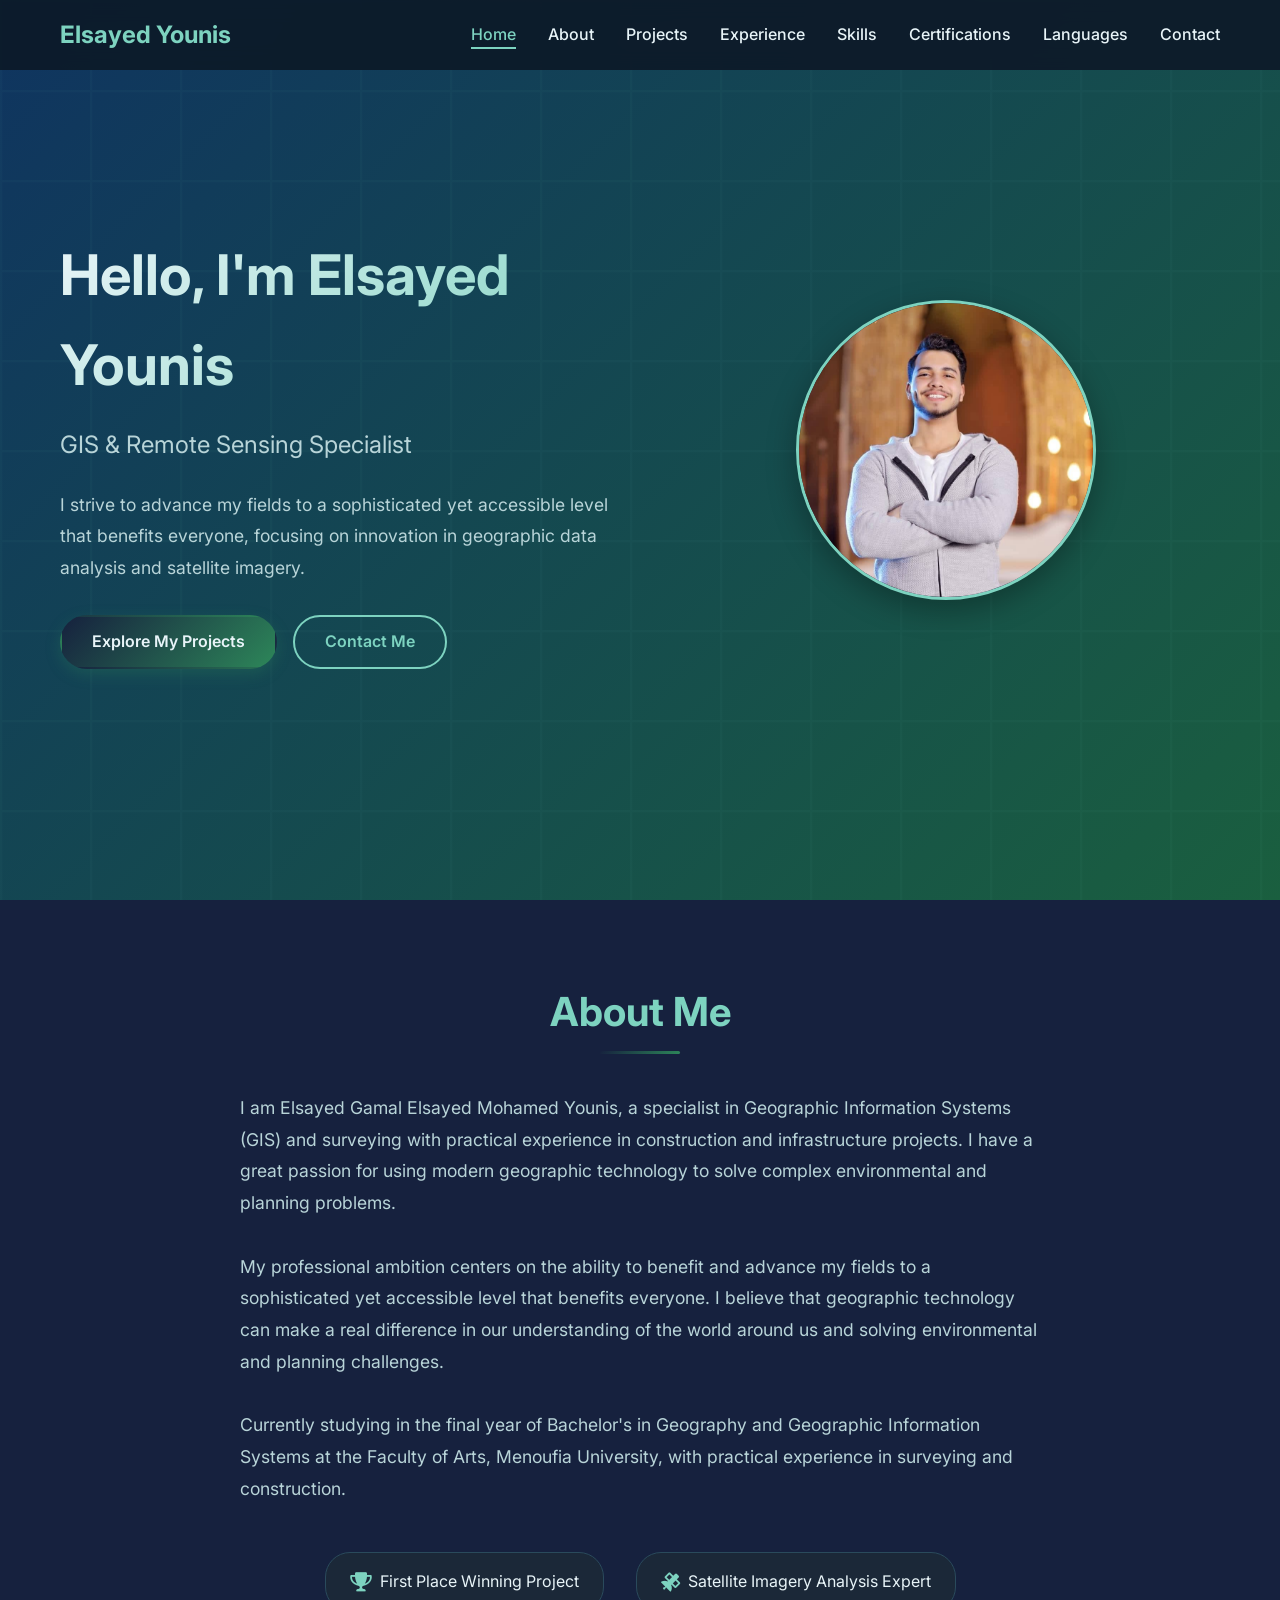
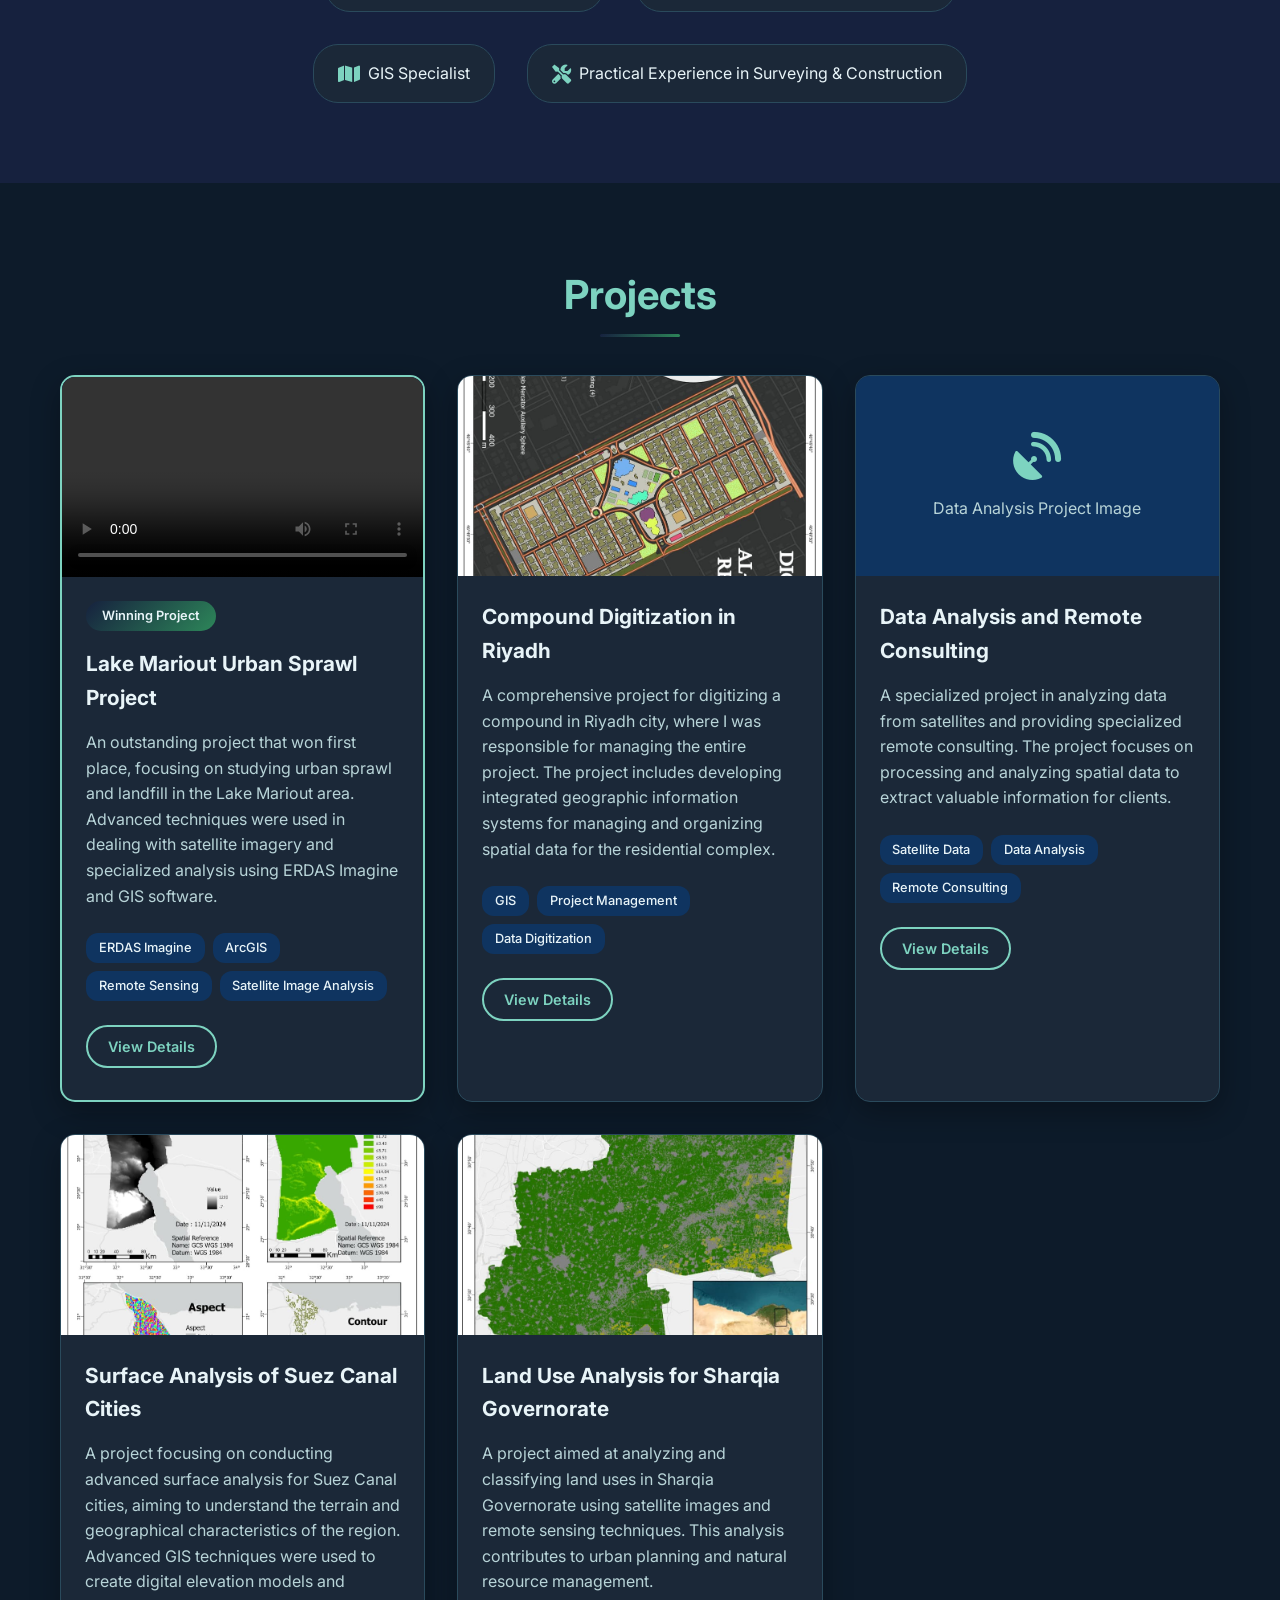
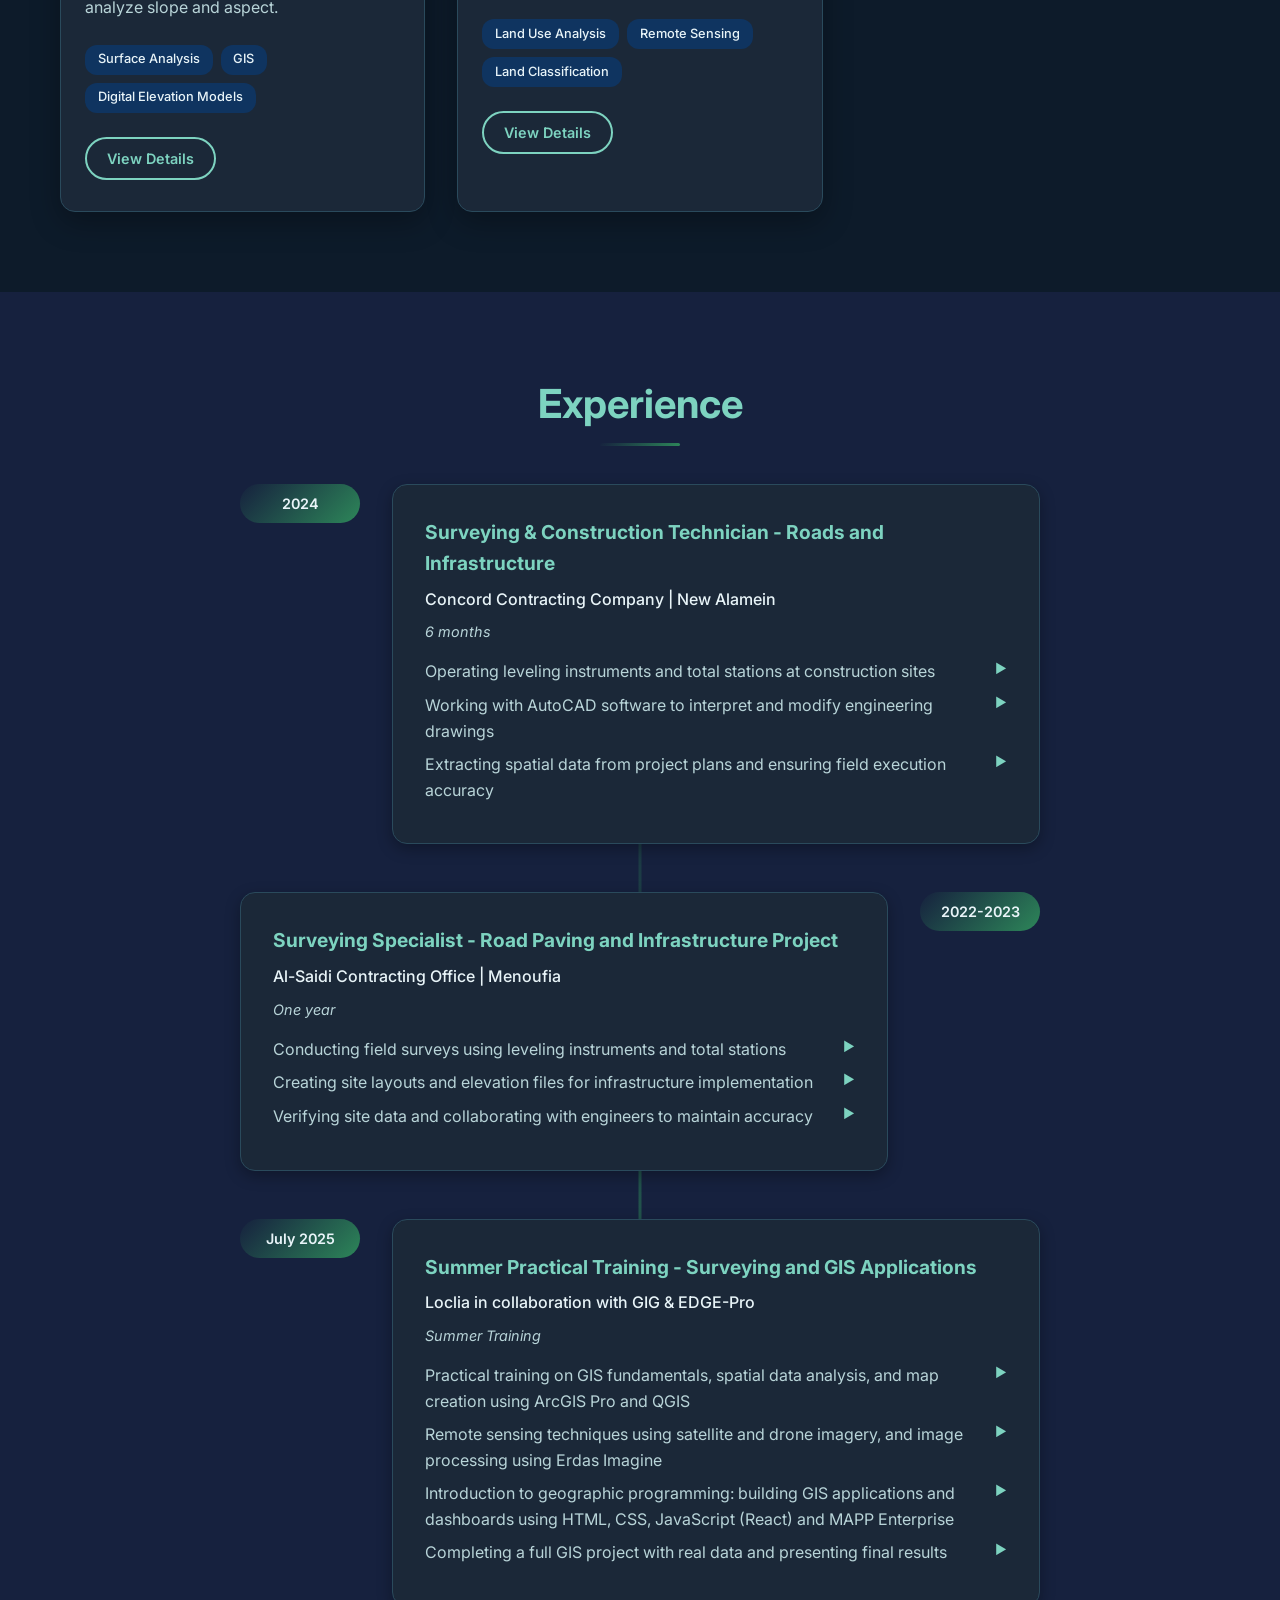
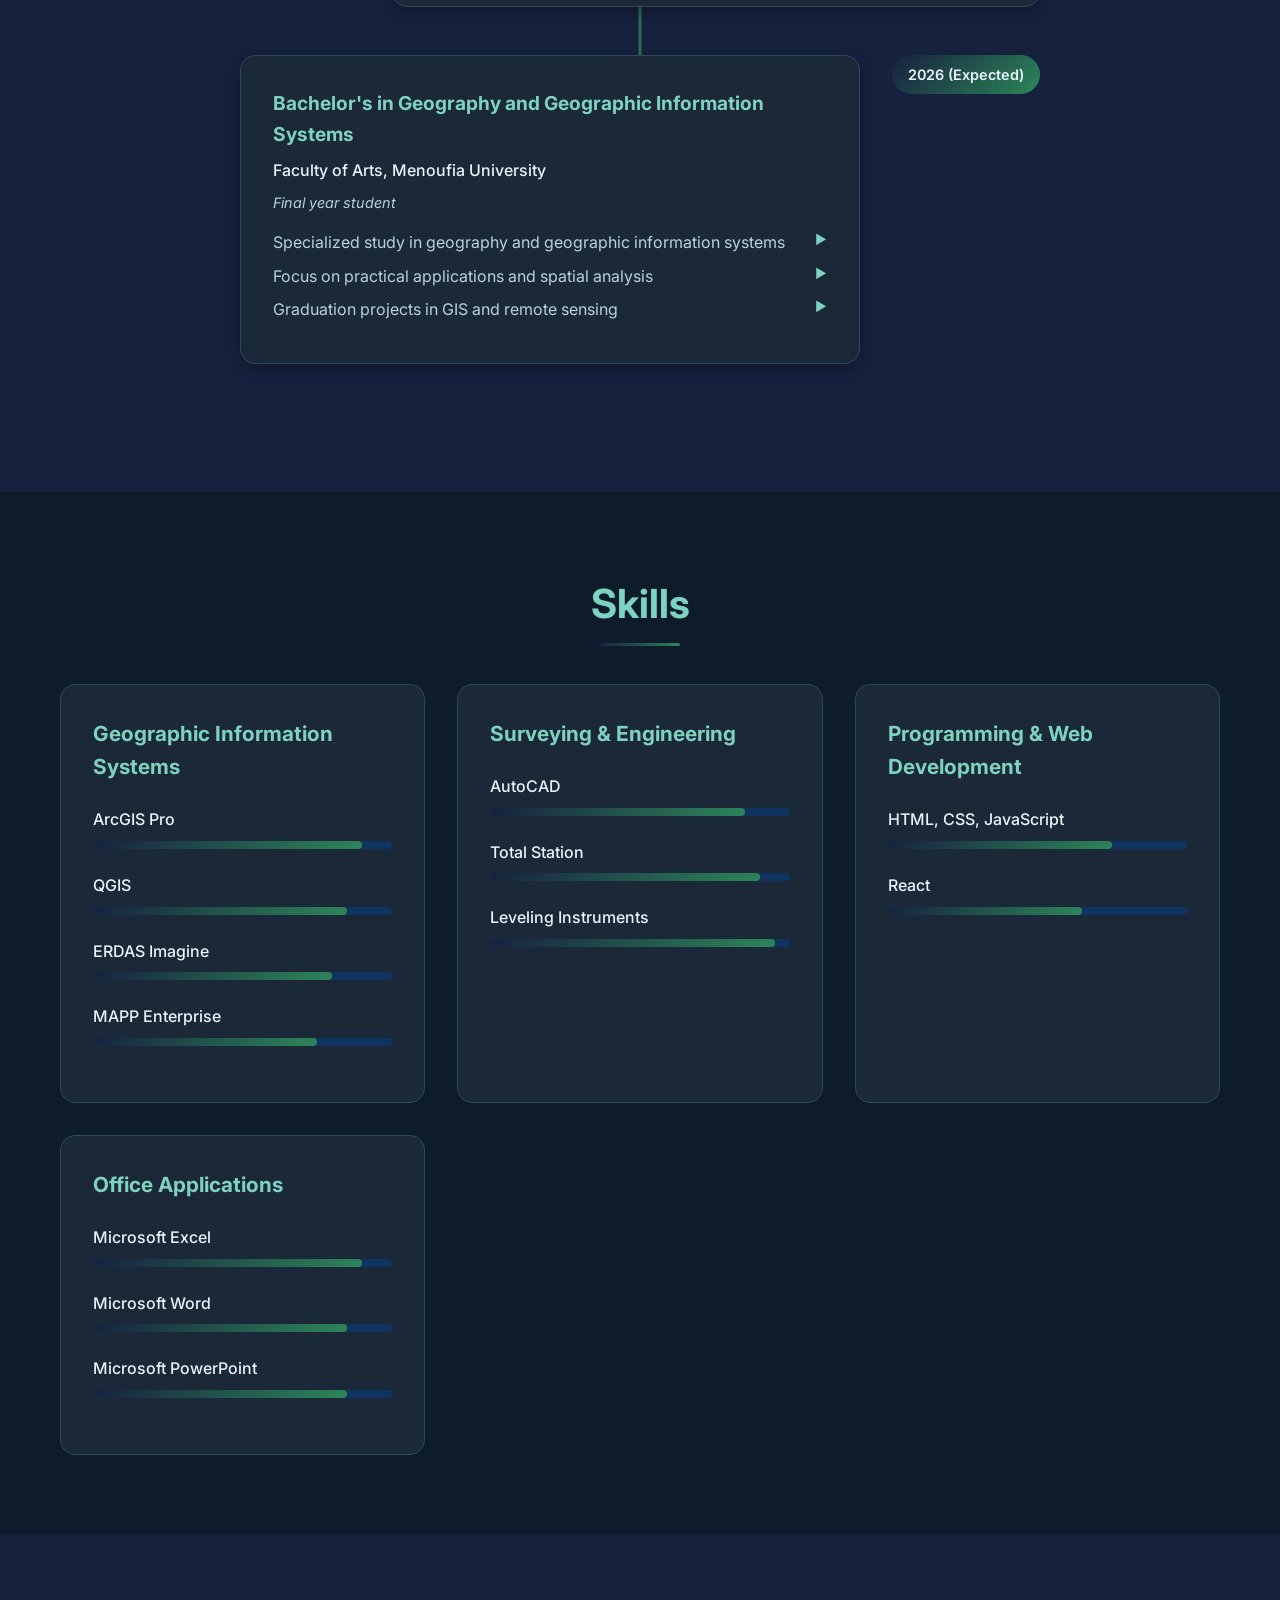
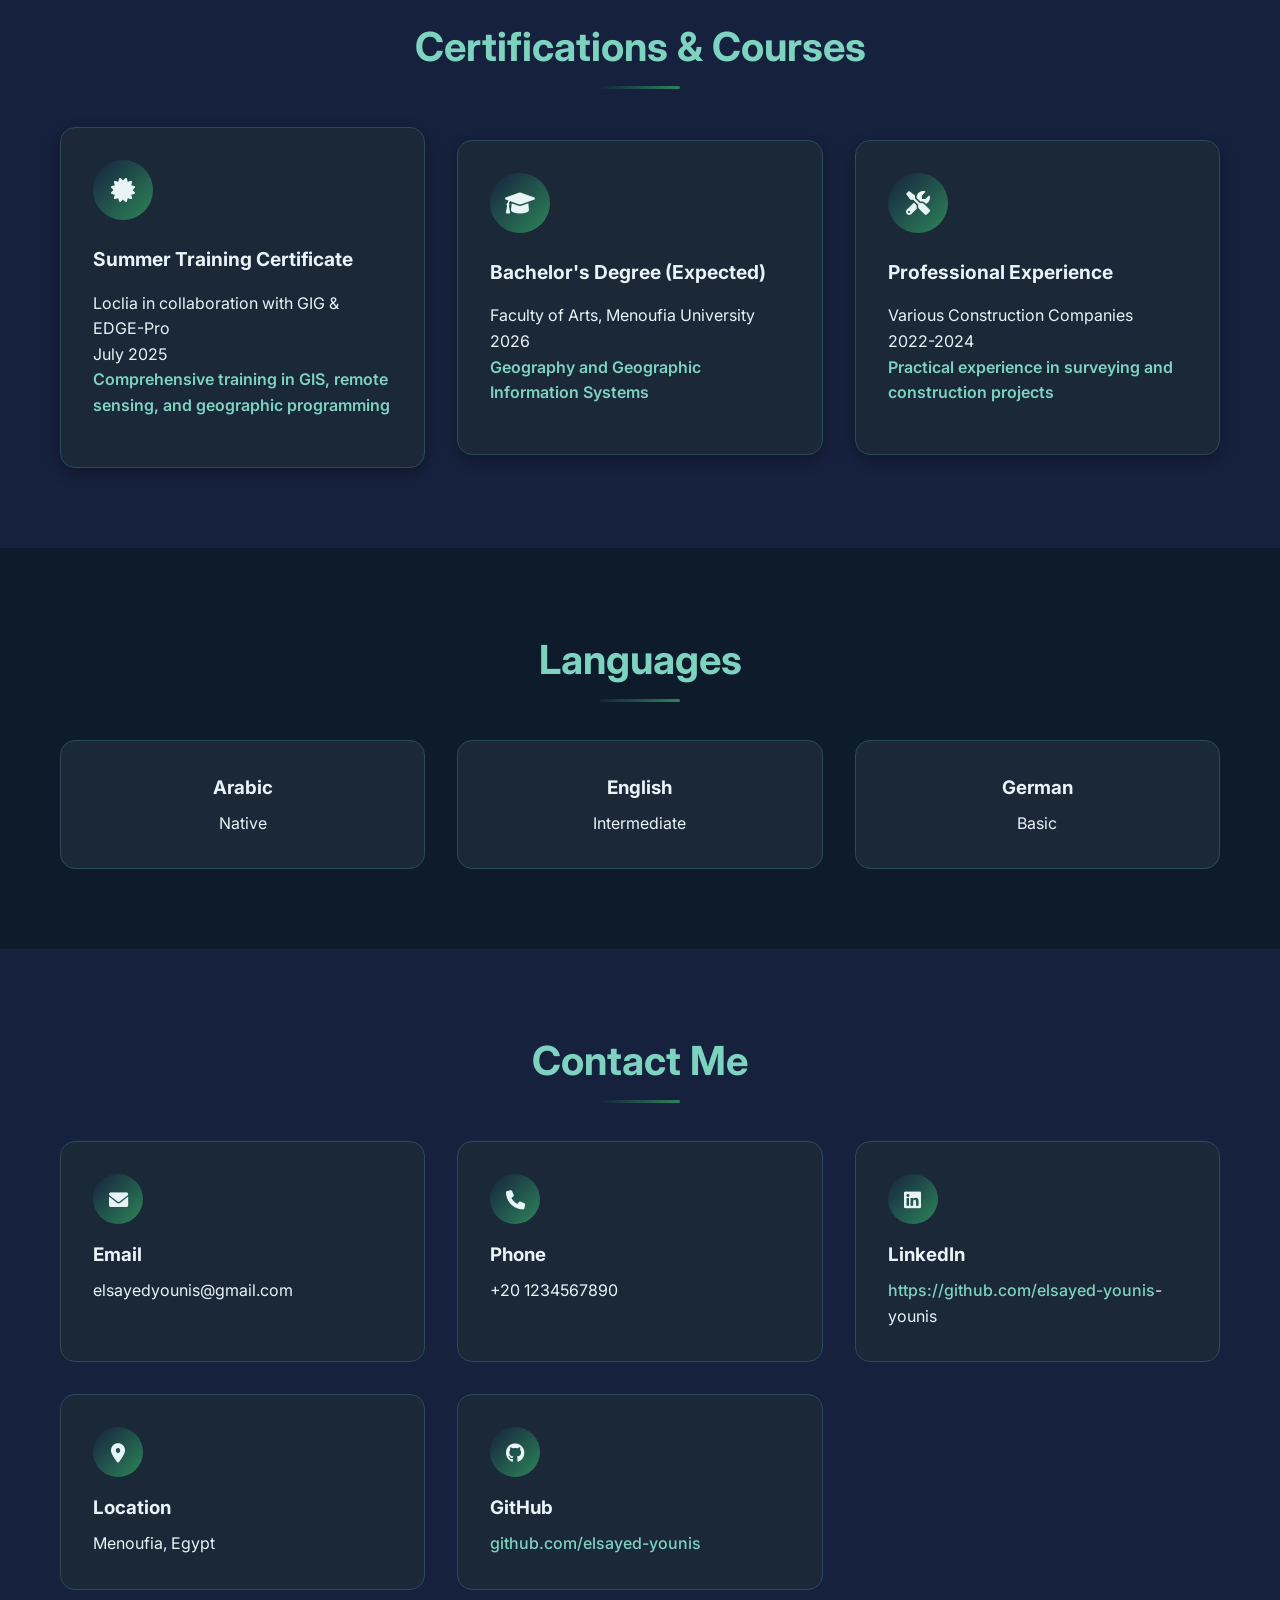
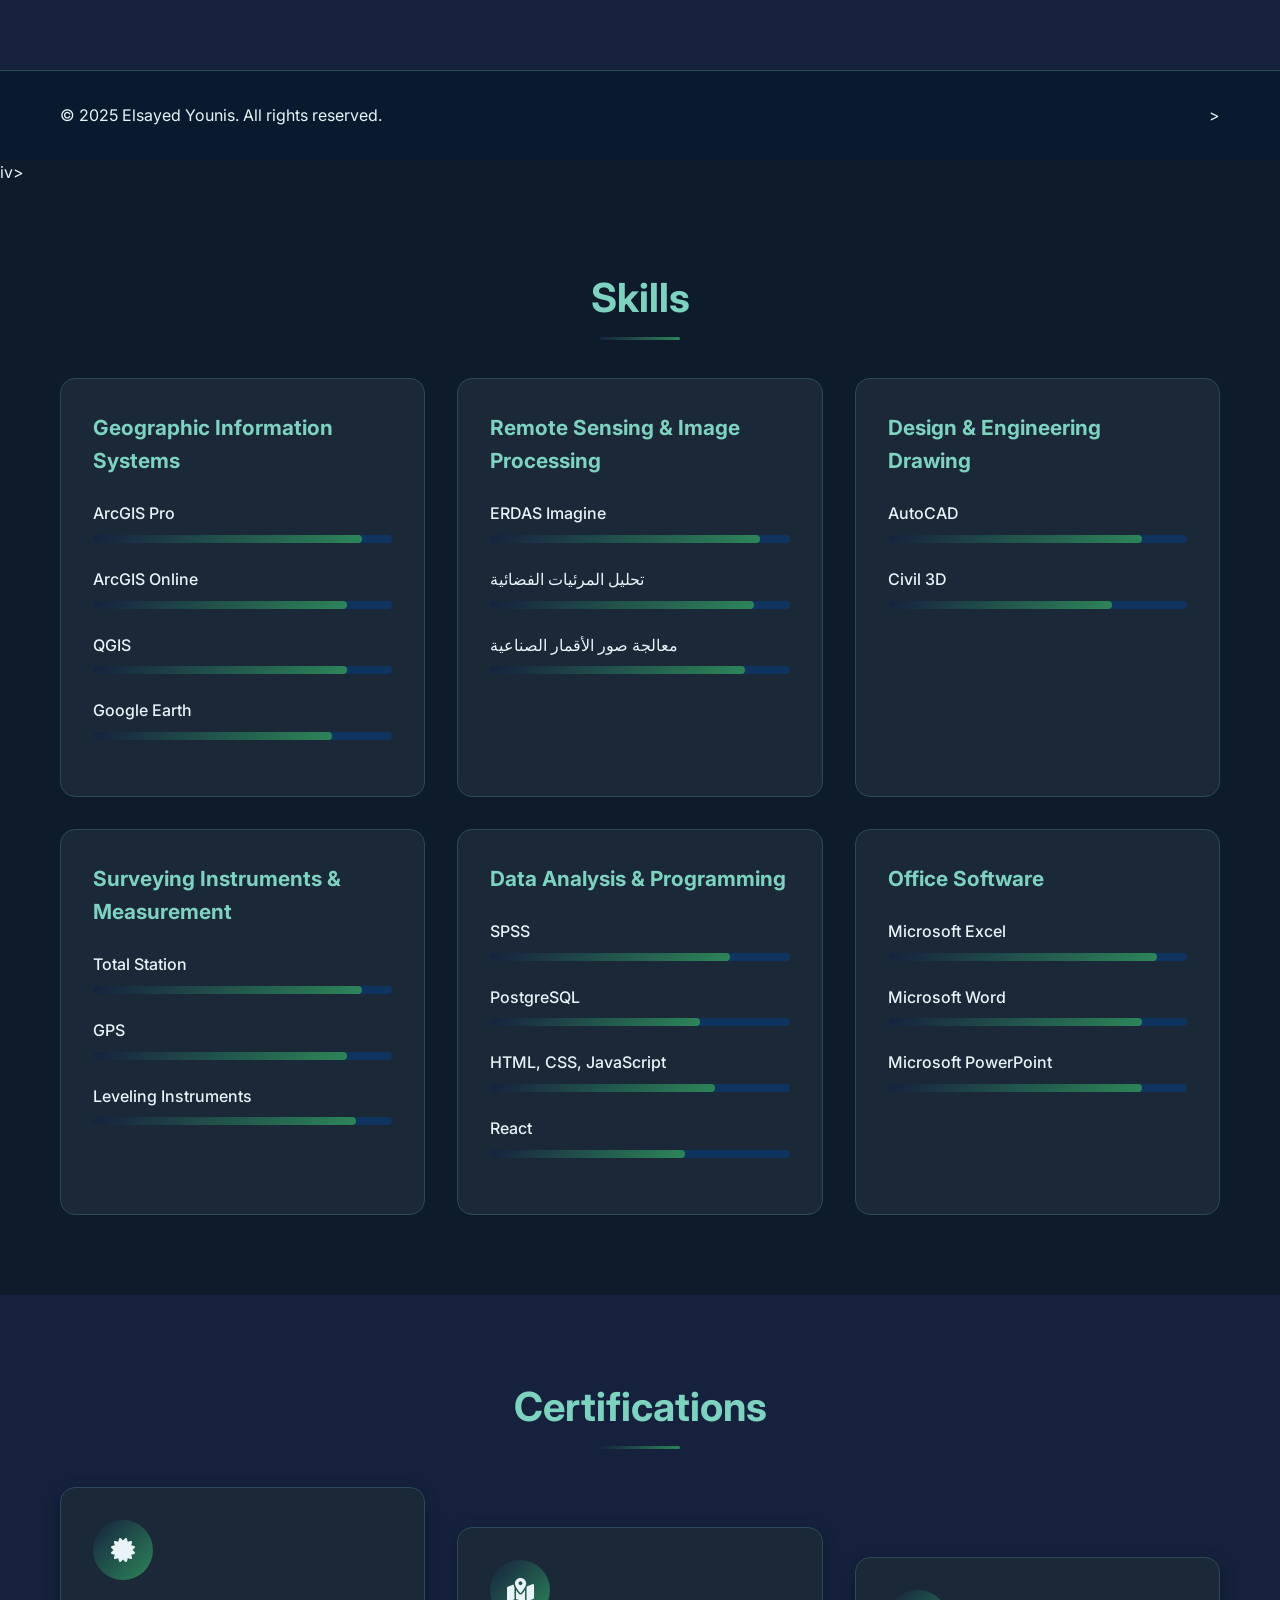
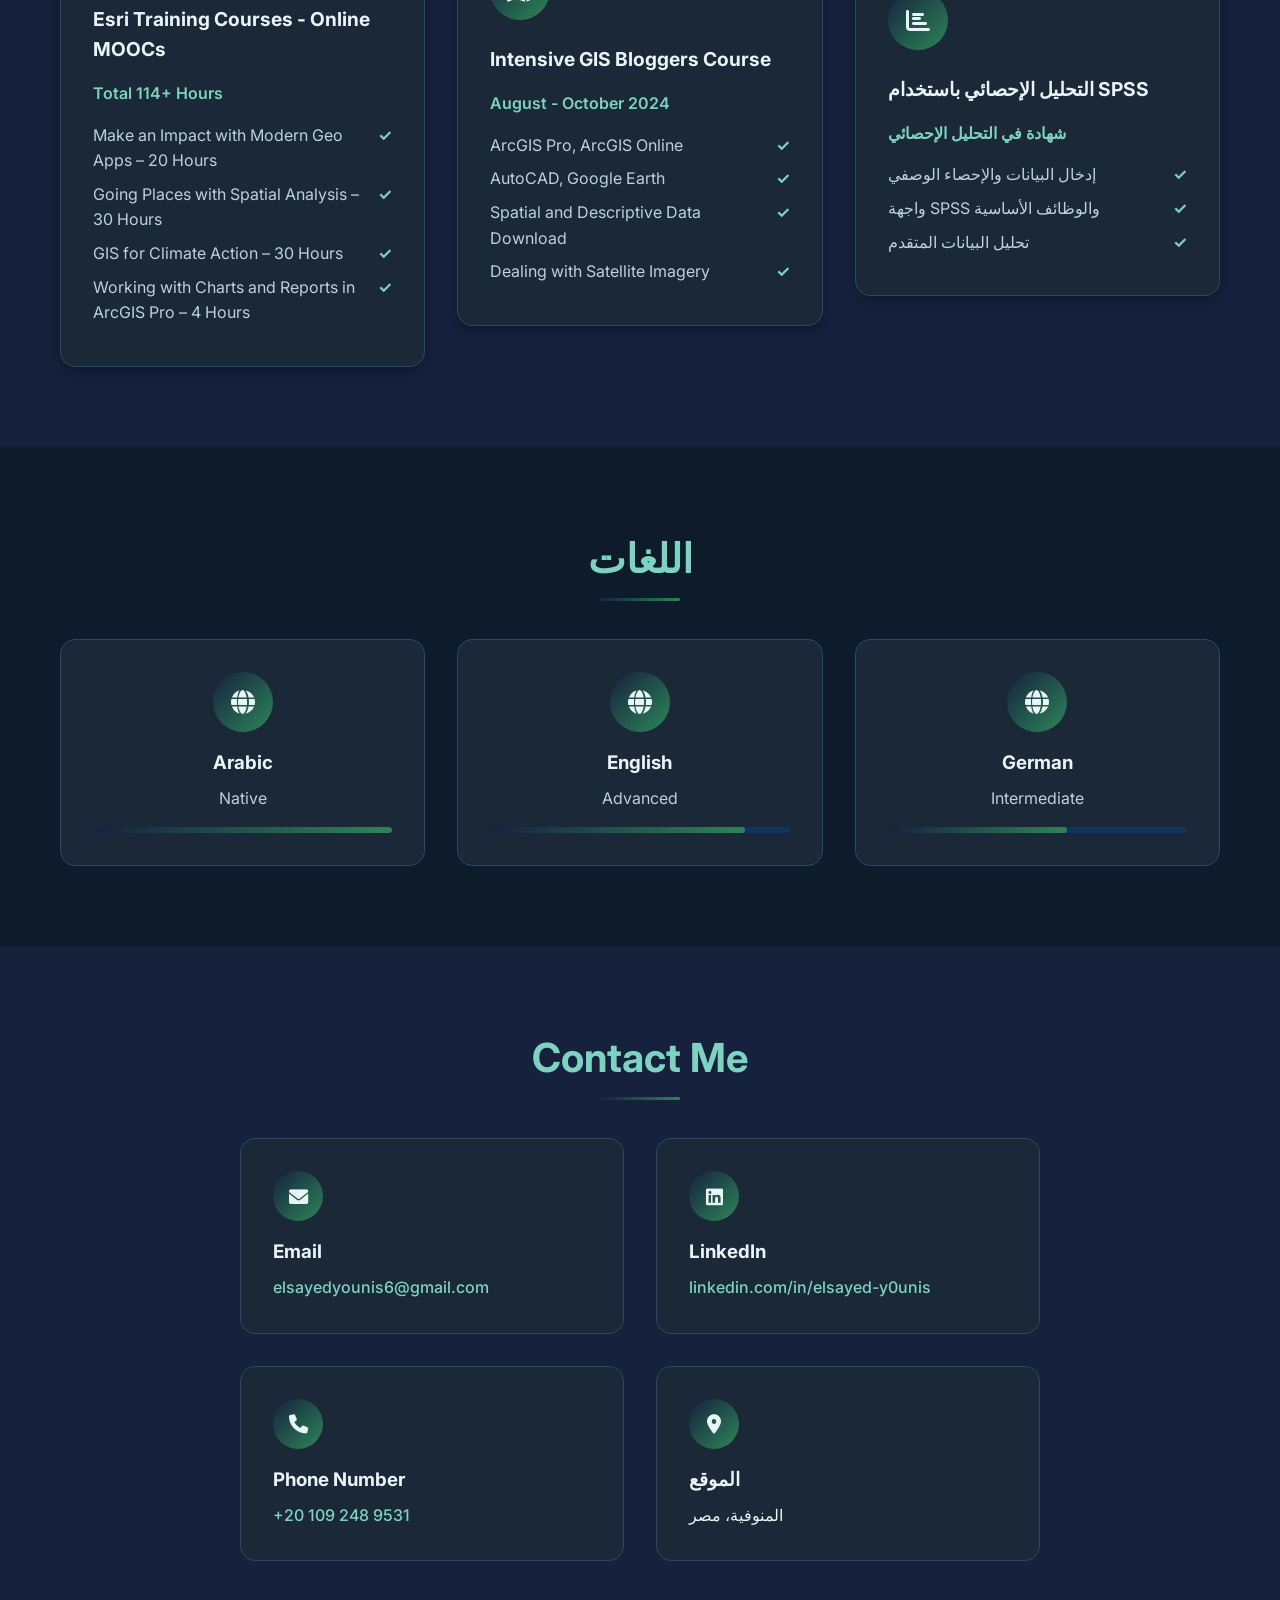
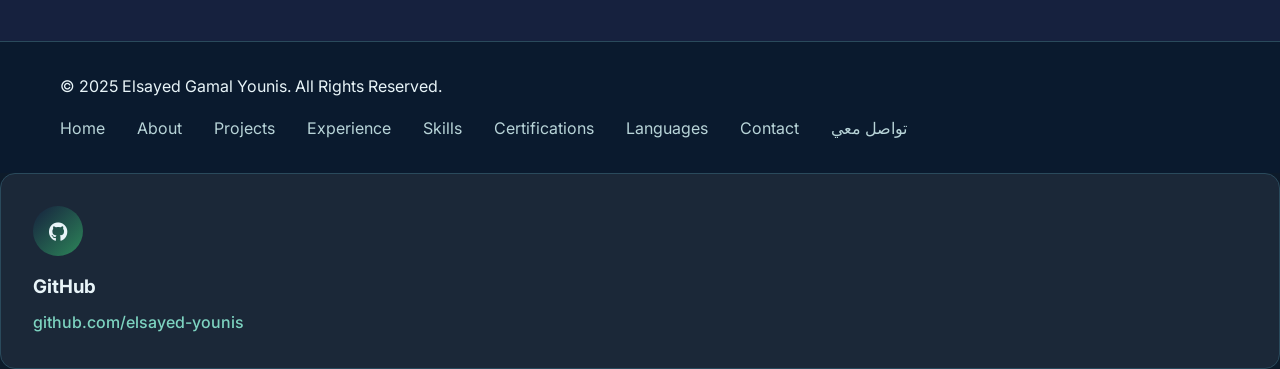
==== index.html @ c3841f5a "Add files via upload" ====
<!DOCTYPE html>
<html lang="en" dir="ltr">
<head>
    <meta charset="UTF-8">
    <meta name="viewport" content="width=device-width, initial-scale=1.0">
    <title>Elsayed Younis - GIS & Remote Sensing Portfolio</title>
    <link rel="stylesheet" href="style.css">
    <link href="https://fonts.googleapis.com/css2?family=Inter:wght@300;400;600;700&display=swap" rel="stylesheet">
    <link rel="stylesheet" href="https://cdnjs.cloudflare.com/ajax/libs/font-awesome/6.0.0/css/all.min.css">
    <style>
        body {
            font-family: 'Inter', sans-serif;
            direction: ltr;
        }
        .nav-menu {
            flex-direction: row;
        }
        .hero-content {
            flex-direction: row;
        }
        .hero-text {
            text-align: left;
        }
        .about-text {
            text-align: left;
        }
        .project-content {
            text-align: left;
        }
        .timeline-content {
            text-align: left;
        }
        .contact-details {
            text-align: left;
        }
    </style>
</head>
<body>
    <header class="header">
        <nav class="navbar">
            <div class="nav-container">
                <div class="logo">
                    <h3>Elsayed Younis</h3>
                </div>
                <ul class="nav-menu">
                    <li><a href="#home" class="nav-link">Home</a></li>
                    <li><a href="#about" class="nav-link">About</a></li>
                    <li><a href="#projects" class="nav-link">Projects</a></li>
                    <li><a href="#experience" class="nav-link">Experience</a></li>
                    <li><a href="#skills" class="nav-link">Skills</a></li>
                    <li><a href="#certifications" class="nav-link">Certifications</a></li>
                    <li><a href="#languages" class="nav-link">Languages</a></li>
                    <li><a href="#contact" class="nav-link">Contact</a></li>
                </ul>
                <div class="hamburger">
                    <span class="bar"></span>
                    <span class="bar"></span>
                    <span class="bar"></span>
                </div>
            </div>
        </nav>
    </header>

    <main>
        <section id="home" class="hero">
            <div class="hero-content">
                <div class="hero-text">
                    <h1 class="hero-title">Hello, I'm Elsayed Younis</h1>
                    <h2 class="hero-subtitle">GIS & Remote Sensing Specialist</h2>
                    <p class="hero-description">
                        I strive to advance my fields to a sophisticated yet accessible level that benefits everyone, focusing on innovation in geographic data analysis and satellite imagery.
                    </p>
                    <div class="hero-buttons">
                        <a href="#projects" class="btn btn-primary">Explore My Projects</a>
                        <a href="#contact" class="btn btn-secondary">Contact Me</a>
                    </div>
                </div>
                <div class="hero-image">
                    <div class="profile-placeholder">
                        <img src="profile.jpg" alt="Profile Picture" style="width: 100%; height: 100%; border-radius: 50%; object-fit: cover;">
                    </div>
                </div>
            </div>
        </section>

        <section id="about" class="section">
            <div class="container">
                <h2 class="section-title">About Me</h2>
                <div class="about-content">
                    <div class="about-text">
                        <p class="about-description">
                            I am Elsayed Gamal Elsayed Mohamed Younis, a specialist in Geographic Information Systems (GIS) and surveying with practical experience in construction and infrastructure projects. 
                            I have a great passion for using modern geographic technology to solve complex environmental and planning problems.
                        </p>
                        <p class="about-description">
                            My professional ambition centers on the ability to benefit and advance my fields to a sophisticated yet accessible level that benefits everyone. 
                            I believe that geographic technology can make a real difference in our understanding of the world around us and solving environmental and planning challenges.
                        </p>
                        <p class="about-description">
                            Currently studying in the final year of Bachelor's in Geography and Geographic Information Systems at the Faculty of Arts, Menoufia University, with practical experience in surveying and construction.
                        </p>
                        <div class="about-highlights">
                            <div class="highlight-item">
                                <i class="fas fa-trophy"></i>
                                <span>First Place Winning Project</span>
                            </div>
                            <div class="highlight-item">
                                <i class="fas fa-satellite"></i>
                                <span>Satellite Imagery Analysis Expert</span>
                            </div>
                            <div class="highlight-item">
                                <i class="fas fa-map"></i>
                                <span>GIS Specialist</span>
                            </div>
                            <div class="highlight-item">
                                <i class="fas fa-tools"></i>
                                <span>Practical Experience in Surveying & Construction</span>
                            </div>
                        </div>
                    </div>
                </div>
            </div>
        </section>

        <section id="projects" class="section">
            <div class="container">
                <h2 class="section-title">Projects</h2>
                <div class="projects-grid">
                    <div class="project-card featured">
                        <div class="project-image">
                            <div class="image-placeholder">
                                <video controls width="100%" height="100%" style="object-fit: cover;">
                                    <source src="بحيرة_مريوط.mp4" type="video/mp4">
                                    Your browser does not support video playback.
                                </video>
                            </div>
                        </div>
                        <div class="project-content">
                            <div class="project-badge">Winning Project</div>
                            <h3 class="project-title">Lake Mariout Urban Sprawl Project</h3>
                            <p class="project-description">
                                An outstanding project that won first place, focusing on studying urban sprawl and landfill in the Lake Mariout area. 
                                Advanced techniques were used in dealing with satellite imagery and specialized analysis using ERDAS Imagine and GIS software.
                            </p>
                            <div class="project-tech">
                                <span class="tech-tag">ERDAS Imagine</span>
                                <span class="tech-tag">ArcGIS</span>
                                <span class="tech-tag">Remote Sensing</span>
                                <span class="tech-tag">Satellite Image Analysis</span>
                            </div>
                            <a href="#" class="btn btn-outline">View Details</a>
                        </div>
                    </div>

                    <div class="project-card">
                        <div class="project-image">
                            <div class="image-placeholder">
                                <img src="رقمنة_الكومباوند.jpg" alt="Compound Digitization Project" style="width: 100%; height: 100%; object-fit: cover;">
                            </div>
                        </div>
                        <div class="project-content">
                            <h3 class="project-title">Compound Digitization in Riyadh</h3>
                            <p class="project-description">
                                A comprehensive project for digitizing a compound in Riyadh city, where I was responsible for managing the entire project. 
                                The project includes developing integrated geographic information systems for managing and organizing spatial data for the residential complex.
                            </p>
                            <div class="project-tech">
                                <span class="tech-tag">GIS</span>
                                <span class="tech-tag">Project Management</span>
                                <span class="tech-tag">Data Digitization</span>
                            </div>
                            <a href="#" class="btn btn-outline">View Details</a>
                        </div>
                    </div>

                    <div class="project-card">
                        <div class="project-image">
                            <div class="image-placeholder">
                                <i class="fas fa-satellite-dish"></i>
                                <p>Data Analysis Project Image</p>
                            </div>
                        </div>
                        <div class="project-content">
                            <h3 class="project-title">Data Analysis and Remote Consulting</h3>
                            <p class="project-description">
                                A specialized project in analyzing data from satellites and providing specialized remote consulting. 
                                The project focuses on processing and analyzing spatial data to extract valuable information for clients.
                            </p>
                            <div class="project-tech">
                                <span class="tech-tag">Satellite Data</span>
                                <span class="tech-tag">Data Analysis</span>
                                <span class="tech-tag">Remote Consulting</span>
                            </div>
                            <a href="#" class="btn btn-outline">View Details</a>
                        </div>
                    </div>

                    <div class="project-card">
                        <div class="project-image">
                            <div class="image-placeholder">
                                <img src="استخدام_الأرض.jpg" alt="Surface Analysis Project" style="width: 100%; height: 100%; object-fit: cover;">
                            </div>
                        </div>
                        <div class="project-content">
                            <h3 class="project-title">Surface Analysis of Suez Canal Cities</h3>
                            <p class="project-description">
                                A project focusing on conducting advanced surface analysis for Suez Canal cities, aiming to understand the terrain and geographical characteristics of the region. 
                                Advanced GIS techniques were used to create digital elevation models and analyze slope and aspect.
                            </p>
                            <div class="project-tech">
                                <span class="tech-tag">Surface Analysis</span>
                                <span class="tech-tag">GIS</span>
                                <span class="tech-tag">Digital Elevation Models</span>
                            </div>
                            <a href="#" class="btn btn-outline">View Details</a>
                        </div>
                    </div>

                    <div class="project-card">
                        <div class="project-image">
                            <div class="image-placeholder">
                                <img src="تحليلات_السطح.jpg" alt="Land Use Analysis Project" style="width: 100%; height: 100%; object-fit: cover;">
                            </div>
                        </div>
                        <div class="project-content">
                            <h3 class="project-title">Land Use Analysis for Sharqia Governorate</h3>
                            <p class="project-description">
                                A project aimed at analyzing and classifying land uses in Sharqia Governorate using satellite images and remote sensing techniques. 
                                This analysis contributes to urban planning and natural resource management.
                            </p>
                            <div class="project-tech">
                                <span class="tech-tag">Land Use Analysis</span>
                                <span class="tech-tag">Remote Sensing</span>
                                <span class="tech-tag">Land Classification</span>
                            </div>
                            <a href="#" class="btn btn-outline">View Details</a>
                        </div>
                    </div>
                </div>
            </div>
        </section>

        <section id="experience" class="section">
            <div class="container">
                <h2 class="section-title">Experience</h2>
                <div class="experience-timeline">
                    <div class="timeline-item">
                        <div class="timeline-date">2024</div>
                        <div class="timeline-content">
                            <h3>Surveying & Construction Technician - Roads and Infrastructure</h3>
                            <h4>Concord Contracting Company | New Alamein</h4>
                            <p class="duration">6 months</p>
                            <ul class="experience-details">
                                <li>Operating leveling instruments and total stations at construction sites</li>
                                <li>Working with AutoCAD software to interpret and modify engineering drawings</li>
                                <li>Extracting spatial data from project plans and ensuring field execution accuracy</li>
                            </ul>
                        </div>
                    </div>

                    <div class="timeline-item">
                        <div class="timeline-date">2022-2023</div>
                        <div class="timeline-content">
                            <h3>Surveying Specialist - Road Paving and Infrastructure Project</h3>
                            <h4>Al-Saidi Contracting Office | Menoufia</h4>
                            <p class="duration">One year</p>
                            <ul class="experience-details">
                                <li>Conducting field surveys using leveling instruments and total stations</li>
                                <li>Creating site layouts and elevation files for infrastructure implementation</li>
                                <li>Verifying site data and collaborating with engineers to maintain accuracy</li>
                            </ul>
                        </div>
                    </div>

                    <div class="timeline-item">
                        <div class="timeline-date">July 2025</div>
                        <div class="timeline-content">
                            <h3>Summer Practical Training - Surveying and GIS Applications</h3>
                            <h4>Loclia in collaboration with GIG & EDGE-Pro</h4>
                            <p class="duration">Summer Training</p>
                            <ul class="experience-details">
                                <li>Practical training on GIS fundamentals, spatial data analysis, and map creation using ArcGIS Pro and QGIS</li>
                                <li>Remote sensing techniques using satellite and drone imagery, and image processing using Erdas Imagine</li>
                                <li>Introduction to geographic programming: building GIS applications and dashboards using HTML, CSS, JavaScript (React) and MAPP Enterprise</li>
                                <li>Completing a full GIS project with real data and presenting final results</li>
                            </ul>
                        </div>
                    </div>

                    <div class="timeline-item">
                        <div class="timeline-date">2026 (Expected)</div>
                        <div class="timeline-content">
                            <h3>Bachelor's in Geography and Geographic Information Systems</h3>
                            <h4>Faculty of Arts, Menoufia University</h4>
                            <p class="duration">Final year student</p>
                            <ul class="experience-details">
                                <li>Specialized study in geography and geographic information systems</li>
                                <li>Focus on practical applications and spatial analysis</li>
                                <li>Graduation projects in GIS and remote sensing</li>
                            </ul>
                        </div>
                    </div>
                </div>
            </div>
        </section>

        <section id="skills" class="section">
            <div class="container">
                <h2 class="section-title">Skills</h2>
                <div class="skills-grid">
                    <div class="skill-category">
                        <h3>Geographic Information Systems</h3>
                        <div class="skills-list">
                            <div class="skill-item">
                                <span class="skill-name">ArcGIS Pro</span>
                                <div class="skill-bar">
                                    <div class="skill-progress" style="width: 90%"></div>
                                </div>
                            </div>
                            <div class="skill-item">
                                <span class="skill-name">QGIS</span>
                                <div class="skill-bar">
                                    <div class="skill-progress" style="width: 85%"></div>
                                </div>
                            </div>
                            <div class="skill-item">
                                <span class="skill-name">ERDAS Imagine</span>
                                <div class="skill-bar">
                                    <div class="skill-progress" style="width: 80%"></div>
                                </div>
                            </div>
                            <div class="skill-item">
                                <span class="skill-name">MAPP Enterprise</span>
                                <div class="skill-bar">
                                    <div class="skill-progress" style="width: 75%"></div>
                                </div>
                            </div>
                        </div>
                    </div>

                    <div class="skill-category">
                        <h3>Surveying & Engineering</h3>
                        <div class="skills-list">
                            <div class="skill-item">
                                <span class="skill-name">AutoCAD</span>
                                <div class="skill-bar">
                                    <div class="skill-progress" style="width: 85%"></div>
                                </div>
                            </div>
                            <div class="skill-item">
                                <span class="skill-name">Total Station</span>
                                <div class="skill-bar">
                                    <div class="skill-progress" style="width: 90%"></div>
                                </div>
                            </div>
                            <div class="skill-item">
                                <span class="skill-name">Leveling Instruments</span>
                                <div class="skill-bar">
                                    <div class="skill-progress" style="width: 95%"></div>
                                </div>
                            </div>
                        </div>
                    </div>

                    <div class="skill-category">
                        <h3>Programming & Web Development</h3>
                        <div class="skills-list">
                            <div class="skill-item">
                                <span class="skill-name">HTML, CSS, JavaScript</span>
                                <div class="skill-bar">
                                    <div class="skill-progress" style="width: 75%"></div>
                                </div>
                            </div>
                            <div class="skill-item">
                                <span class="skill-name">React</span>
                                <div class="skill-bar">
                                    <div class="skill-progress" style="width: 65%"></div>
                                </div>
                            </div>
                        </div>
                    </div>

                    <div class="skill-category">
                        <h3>Office Applications</h3>
                        <div class="skills-list">
                            <div class="skill-item">
                                <span class="skill-name">Microsoft Excel</span>
                                <div class="skill-bar">
                                    <div class="skill-progress" style="width: 90%"></div>
                                </div>
                            </div>
                            <div class="skill-item">
                                <span class="skill-name">Microsoft Word</span>
                                <div class="skill-bar">
                                    <div class="skill-progress" style="width: 85%"></div>
                                </div>
                            </div>
                            <div class="skill-item">
                                <span class="skill-name">Microsoft PowerPoint</span>
                                <div class="skill-bar">
                                    <div class="skill-progress" style="width: 85%"></div>
                                </div>
                            </div>
                        </div>
                    </div>
                </div>
            </div>
        </section>

        <section id="certifications" class="section">
            <div class="container">
                <h2 class="section-title">Certifications & Courses</h2>
                <div class="certifications-grid">
                    <div class="cert-card">
                        <div class="cert-icon">
                            <i class="fas fa-certificate"></i>
                        </div>
                        <div class="cert-content">
                            <h3>Summer Training Certificate</h3>
                            <p class="cert-issuer">Loclia in collaboration with GIG & EDGE-Pro</p>
                            <p class="cert-date">July 2025</p>
                            <p class="cert-description">Comprehensive training in GIS, remote sensing, and geographic programming</p>
                        </div>
                    </div>

                    <div class="cert-card">
                        <div class="cert-icon">
                            <i class="fas fa-graduation-cap"></i>
                        </div>
                        <div class="cert-content">
                            <h3>Bachelor's Degree (Expected)</h3>
                            <p class="cert-issuer">Faculty of Arts, Menoufia University</p>
                            <p class="cert-date">2026</p>
                            <p class="cert-description">Geography and Geographic Information Systems</p>
                        </div>
                    </div>

                    <div class="cert-card">
                        <div class="cert-icon">
                            <i class="fas fa-tools"></i>
                        </div>
                        <div class="cert-content">
                            <h3>Professional Experience</h3>
                            <p class="cert-issuer">Various Construction Companies</p>
                            <p class="cert-date">2022-2024</p>
                            <p class="cert-description">Practical experience in surveying and construction projects</p>
                        </div>
                    </div>
                </div>
            </div>
        </section>

        <section id="languages" class="section">
            <div class="container">
                <h2 class="section-title">Languages</h2>
                <div class="languages-grid">
                    <div class="language-item">
                        <div class="language-info">
                            <h3>Arabic</h3>
                            <span class="language-level">Native</span>
                        </div>
                        <div class="language-progress">
                            <div class="progress-bar" style="width: 100%"></div>
                        </div>
                    </div>

                    <div class="language-item">
                        <div class="language-info">
                            <h3>English</h3>
                            <span class="language-level">Intermediate</span>
                        </div>
                        <div class="language-progress">
                            <div class="progress-bar" style="width: 70%"></div>
                        </div>
                    </div>

                    <div class="language-item">
                        <div class="language-info">
                            <h3>German</h3>
                            <span class="language-level">Basic</span>
                        </div>
                        <div class="language-progress">
                            <div class="progress-bar" style="width: 30%"></div>
                        </div>
                    </div>
                </div>
            </div>
        </section>

        <section id="contact" class="section">
            <div class="container">
                <h2 class="section-title">Contact Me</h2>
                <div class="contact-grid">
                    <div class="contact-info">
                        <div class="contact-item">
                            <div class="contact-icon">
                                <i class="fas fa-envelope"></i>
                            </div>
                            <div class="contact-details">
                                <h3>Email</h3>
                                <span>elsayedyounis@gmail.com</span>
                            </div>
                        </div>

                        <div class="contact-item">
                            <div class="contact-icon">
                                <i class="fas fa-phone"></i>
                            </div>
                            <div class="contact-details">
                                <h3>Phone</h3>
                                <span>+20 1234567890</span>
                            </div>
                        </div>

                        <div class="contact-item">
                            <div class="contact-icon">
                                <i class="fab fa-linkedin"></i>
                            </div>
                            <div class="contact-details">
                                <h3>LinkedIn</h3>
                                <a href="https://github.com/elsayed-younis" target="_blank">https://github.com/elsayed-younis</a>-younis</a>
                            </div>
                        </div>

                        <div class="contact-item">
                            <div class="contact-icon">
                                <i class="fas fa-map-marker-alt"></i>
                            </div>
                            <div class="contact-details">
                                <h3>Location</h3>
                                <span>Menoufia, Egypt</span>
                            </div>
                        </div>

                        <div class="contact-item">
                            <div class="contact-icon">
                                <i class="fab fa-github"></i>
                            </div>
                            <div class="contact-details">
                                <h3>GitHub</h3>
                                <a href="https://github.com/elsayed-younis" target="_blank">github.com/elsayed-younis</a>
                            </div>
                        </div>
                    </div>
                </div>
            </div>
        </section>
    </main>

    <footer class="footer">
        <div class="container">
            <p>&copy; 2025 Elsayed Younis. All rights reserved.</p>>
        </div>
    </footer>

    <script src="script.js"></script>
</body>
</html>iv>
                </div>
            </div>
        </section>

        <section id="skills" class="section">
            <div class="container">
                <h2 class="section-title">Skills</h2>
                <div class="skills-grid">
                    <div class="skill-category">
                        <h3>Geographic Information Systems</h3>
                        <div class="skills-list">
                            <div class="skill-item">
                                <span class="skill-name">ArcGIS Pro</span>
                                <div class="skill-bar">
                                    <div class="skill-progress" style="width: 90%"></div>
                                </div>
                            </div>
                            <div class="skill-item">
                                <span class="skill-name">ArcGIS Online</span>
                                <div class="skill-bar">
                                    <div class="skill-progress" style="width: 85%"></div>
                                </div>
                            </div>
                            <div class="skill-item">
                                <span class="skill-name">QGIS</span>
                                <div class="skill-bar">
                                    <div class="skill-progress" style="width: 85%"></div>
                                </div>
                            </div>
                            <div class="skill-item">
                                <span class="skill-name">Google Earth</span>
                                <div class="skill-bar">
                                    <div class="skill-progress" style="width: 80%"></div>
                                </div>
                            </div>
                        </div>
                    </div>

                    <div class="skill-category">
                        <h3>Remote Sensing & Image Processing</h3>
                        <div class="skills-list">
                            <div class="skill-item">
                                <span class="skill-name">ERDAS Imagine</span>
                                <div class="skill-bar">
                                    <div class="skill-progress" style="width: 90%"></div>
                                </div>
                            </div>
                            <div class="skill-item">
                                <span class="skill-name">تحليل المرئيات الفضائية</span>
                                <div class="skill-bar">
                                    <div class="skill-progress" style="width: 88%"></div>
                                </div>
                            </div>
                            <div class="skill-item">
                                <span class="skill-name">معالجة صور الأقمار الصناعية</span>
                                <div class="skill-bar">
                                    <div class="skill-progress" style="width: 85%"></div>
                                </div>
                            </div>
                        </div>
                    </div>

                    <div class="skill-category">
                        <h3>Design & Engineering Drawing</h3>
                        <div class="skills-list">
                            <div class="skill-item">
                                <span class="skill-name">AutoCAD</span>
                                <div class="skill-bar">
                                    <div class="skill-progress" style="width: 85%"></div>
                                </div>
                            </div>
                            <div class="skill-item">
                                <span class="skill-name">Civil 3D</span>
                                <div class="skill-bar">
                                    <div class="skill-progress" style="width: 75%"></div>
                                </div>
                            </div>
                        </div>
                    </div>

                    <div class="skill-category">
                        <h3>Surveying Instruments & Measurement</h3>
                        <div class="skills-list">
                            <div class="skill-item">
                                <span class="skill-name">Total Station</span>
                                <div class="skill-bar">
                                    <div class="skill-progress" style="width: 90%"></div>
                                </div>
                            </div>
                            <div class="skill-item">
                                <span class="skill-name">GPS</span>
                                <div class="skill-bar">
                                    <div class="skill-progress" style="width: 85%"></div>
                                </div>
                            </div>
                            <div class="skill-item">
                                <span class="skill-name">Leveling Instruments</span>
                                <div class="skill-bar">
                                    <div class="skill-progress" style="width: 88%"></div>
                                </div>
                            </div>
                        </div>
                    </div>

                    <div class="skill-category">
                        <h3>Data Analysis & Programming</h3>
                        <div class="skills-list">
                            <div class="skill-item">
                                <span class="skill-name">SPSS</span>
                                <div class="skill-bar">
                                    <div class="skill-progress" style="width: 80%"></div>
                                </div>
                            </div>
                            <div class="skill-item">
                                <span class="skill-name">PostgreSQL</span>
                                <div class="skill-bar">
                                    <div class="skill-progress" style="width: 70%"></div>
                                </div>
                            </div>
                            <div class="skill-item">
                                <span class="skill-name">HTML, CSS, JavaScript</span>
                                <div class="skill-bar">
                                    <div class="skill-progress" style="width: 75%"></div>
                                </div>
                            </div>
                            <div class="skill-item">
                                <span class="skill-name">React</span>
                                <div class="skill-bar">
                                    <div class="skill-progress" style="width: 65%"></div>
                                </div>
                            </div>
                        </div>
                    </div>

                    <div class="skill-category">
                        <h3>Office Software</h3>
                        <div class="skills-list">
                            <div class="skill-item">
                                <span class="skill-name">Microsoft Excel</span>
                                <div class="skill-bar">
                                    <div class="skill-progress" style="width: 90%"></div>
                                </div>
                            </div>
                            <div class="skill-item">
                                <span class="skill-name">Microsoft Word</span>
                                <div class="skill-bar">
                                    <div class="skill-progress" style="width: 85%"></div>
                                </div>
                            </div>
                            <div class="skill-item">
                                <span class="skill-name">Microsoft PowerPoint</span>
                                <div class="skill-bar">
                                    <div class="skill-progress" style="width: 85%"></div>
                                </div>
                            </div>
                        </div>
                    </div>
                </div>
            </div>
        </section>

        <section id="certifications" class="section">
            <div class="container">
                <h2 class="section-title">Certifications</h2>
                <div class="certifications-grid">
                    <div class="cert-card">
                        <div class="cert-icon">
                            <i class="fas fa-certificate"></i>
                        </div>
                        <h3>Esri Training Courses - Online MOOCs</h3>
                        <p class="cert-hours">Total 114+ Hours</p>
                        <ul class="cert-details">
                            <li>Make an Impact with Modern Geo Apps – 20 Hours</li>
                            <li>Going Places with Spatial Analysis – 30 Hours</li>
                            <li>GIS for Climate Action – 30 Hours</li>
                            <li>Working with Charts and Reports in ArcGIS Pro – 4 Hours</li>
                        </ul>
                    </div>

                    <div class="cert-card">
                        <div class="cert-icon">
                            <i class="fas fa-map-marked-alt"></i>
                        </div>
                        <h3>Intensive GIS Bloggers Course</h3>
                        <p class="cert-duration">August - October 2024</p>
                        <ul class="cert-details">
                            <li>ArcGIS Pro, ArcGIS Online</li>
                            <li>AutoCAD, Google Earth</li>
                            <li>Spatial and Descriptive Data Download</li>
                            <li>Dealing with Satellite Imagery</li>
                        </ul>
                    </div>

                    <div class="cert-card">
                        <div class="cert-icon">
                            <i class="fas fa-chart-bar"></i>
                        </div>
                        <h3>التحليل الإحصائي باستخدام SPSS</h3>
                        <p class="cert-description">شهادة في التحليل الإحصائي</p>
                        <ul class="cert-details">
                            <li>إدخال البيانات والإحصاء الوصفي</li>
                            <li>واجهة SPSS والوظائف الأساسية</li>
                            <li>تحليل البيانات المتقدم</li>
                        </ul>
                    </div>
                </div>
            </div>
        </section>

        <section id="languages" class="section">
            <div class="container">
                <h2 class="section-title">اللغات</h2>
                <div class="languages-grid">
                    <div class="language-item">
                        <div class="language-icon">
                            <i class="fas fa-globe"></i>
                        </div>
                        <h3>Arabic</h3>
                        <p>Native</p>
                        <div class="language-level">
                            <div class="level-bar">
                                <div class="level-progress" style="width: 100%"></div>
                            </div>
                        </div>
                    </div>

                    <div class="language-item">
                        <div class="language-icon">
                            <i class="fas fa-globe"></i>
                        </div>
                        <h3>English</h3>
                        <p>Advanced</p>
                        <div class="language-level">
                            <div class="level-bar">
                                <div class="level-progress" style="width: 85%"></div>
                            </div>
                        </div>
                    </div>

                    <div class="language-item">
                        <div class="language-icon">
                            <i class="fas fa-globe"></i>
                        </div>
                        <h3>German</h3>
                        <p>Intermediate</p>
                        <div class="language-level">
                            <div class="level-bar">
                                <div class="level-progress" style="width: 60%"></div>
                            </div>
                        </div>
                    </div>
                </div>
            </div>
        </section>

        <section id="contact" class="section">
            <div class="container">
                <h2 class="section-title">Contact Me</h2>
                <div class="contact-content">
                    <div class="contact-info">
                        <div class="contact-item">
                            <div class="contact-icon">
                                <i class="fas fa-envelope"></i>
                            </div>
                            <div class="contact-details">
                                <h3>Email</h3>
                                <a href="mailto:elsayedyounis6@gmail.com">elsayedyounis6@gmail.com</a>
                            </div>
                        </div>

                        <div class="contact-item">
                            <div class="contact-icon">
                                <i class="fab fa-linkedin"></i>
                            </div>
                            <div class="contact-details">
                                <h3>LinkedIn</h3>
                                <a href="https://linkedin.com/in/elsayed-y0unis" target="_blank">linkedin.com/in/elsayed-y0unis</a>
                            </div>
                        </div>

                        <div class="contact-item">
                            <div class="contact-icon">
                                <i class="fas fa-phone"></i>
                            </div>
                            <div class="contact-details">
                                <h3>Phone Number</h3>
                                <a href="tel:+201092489531">+20 109 248 9531</a>
                            </div>
                        </div>

                        <div class="contact-item">
                            <div class="contact-icon">
                                <i class="fas fa-map-marker-alt"></i>
                            </div>
                            <div class="contact-details">
                                <h3>الموقع</h3>
                                <span>المنوفية، مصر</span>
                            </div>
                        </div>

                        <!-- أماكن إضافية للروابط الأخرى -->



                    </div>
                </div>
            </div>
        </section>
    </main>

    <footer class="footer">
        <div class="container">
            <p>&copy; 2025 Elsayed Gamal Younis. All Rights Reserved.</p>
            <div class="footer-links">
                <a href="#home">Home</a>
                <a href="#about">About</a>
                <a href="#projects">Projects</a>
                <a href="#experience">Experience</a>
                <a href="#skills">Skills</a>
                <a href="#certifications">Certifications</a>
                <a href="#languages">Languages</a>
                <a href="#contact">Contact</a>
                <a href="#contact">تواصل معي</a>
            </div>
        </div>
    </footer>

    <script src="script.js"></script>
</body>
</html>



                        <div class="contact-item">
                            <div class="contact-icon">
                                <i class="fab fa-github"></i>
                            </div>
                            <div class="contact-details">
                                <h3>GitHub</h3>
                                <a href="https://github.com/elsayed-younis" target="_blank">github.com/elsayed-younis</a>
                            </div>
                        </div>
---- style.css ----
/* Reset and Base Styles */
* {
    margin: 0;
    padding: 0;
    box-sizing: border-box;
}

:root {
    /* Color Palette - Dark Blue-Green Theme */
    --primary-dark: #0a1a2e;
    --primary-blue: #16213e;
    --accent-teal: #0f3460;
    --secondary-green: #1a5f3f;
    --accent-green: #2d8659;
    --light-teal: #4a9b8e;
    --text-light: #e8f4f8;
    --text-secondary: #b8d4d8;
    --text-accent: #7dd3c0;
    --background-dark: #0d1b2a;
    --background-card: #1b2838;
    --border-color: #2a4a5c;
    --gradient-primary: linear-gradient(135deg, #0f3460 0%, #1a5f3f 100%);
    --gradient-secondary: linear-gradient(135deg, #16213e 0%, #2d8659 100%);
    --shadow-dark: rgba(0, 0, 0, 0.3);
    --shadow-light: rgba(125, 211, 192, 0.1);
}

body {
    font-family: 'Cairo', sans-serif;
    background: var(--background-dark);
    color: var(--text-light);
    line-height: 1.6;
    overflow-x: hidden;
}

html {
    scroll-behavior: smooth;
}

.container {
    max-width: 1200px;
    margin: 0 auto;
    padding: 0 20px;
}

/* Header and Navigation */
.header {
    position: fixed;
    top: 0;
    width: 100%;
    background: rgba(13, 27, 42, 0.95);
    backdrop-filter: blur(10px);
    z-index: 1000;
    transition: all 0.3s ease;
}

.navbar {
    padding: 1rem 0;
}

.nav-container {
    display: flex;
    justify-content: space-between;
    align-items: center;
    max-width: 1200px;
    margin: 0 auto;
    padding: 0 20px;
}

.logo h3 {
    color: var(--text-accent);
    font-size: 1.5rem;
    font-weight: 700;
}

.nav-menu {
    display: flex;
    list-style: none;
    gap: 2rem;
}

.nav-link {
    color: var(--text-light);
    text-decoration: none;
    font-weight: 500;
    transition: color 0.3s ease;
    position: relative;
}

.nav-link:hover {
    color: var(--text-accent);
}

.nav-link::after {
    content: '';
    position: absolute;
    bottom: -5px;
    left: 0;
    width: 0;
    height: 2px;
    background: var(--text-accent);
    transition: width 0.3s ease;
}

.nav-link:hover::after {
    width: 100%;
}

.hamburger {
    display: none;
    flex-direction: column;
    cursor: pointer;
}

.bar {
    width: 25px;
    height: 3px;
    background: var(--text-light);
    margin: 3px 0;
    transition: 0.3s;
}

/* Hero Section */
.hero {
    min-height: 100vh;
    display: flex;
    align-items: center;
    background: var(--gradient-primary);
    position: relative;
    overflow: hidden;
}

.hero::before {
    content: '';
    position: absolute;
    top: 0;
    left: 0;
    right: 0;
    bottom: 0;
    background: url('data:image/svg+xml,<svg xmlns="http://www.w3.org/2000/svg" viewBox="0 0 100 100"><defs><pattern id="grid" width="10" height="10" patternUnits="userSpaceOnUse"><path d="M 10 0 L 0 0 0 10" fill="none" stroke="rgba(125,211,192,0.1)" stroke-width="0.5"/></pattern></defs><rect width="100" height="100" fill="url(%23grid)"/></svg>');
    opacity: 0.3;
}

.hero-content {
    display: grid;
    grid-template-columns: 1fr 1fr;
    gap: 4rem;
    align-items: center;
    max-width: 1200px;
    margin: 0 auto;
    padding: 0 20px;
    position: relative;
    z-index: 2;
}

.hero-title {
    font-size: 3.5rem;
    font-weight: 700;
    margin-bottom: 1rem;
    background: linear-gradient(135deg, var(--text-light) 0%, var(--text-accent) 100%);
    -webkit-background-clip: text;
    -webkit-text-fill-color: transparent;
    background-clip: text;
}

.hero-subtitle {
    font-size: 1.5rem;
    color: var(--text-secondary);
    margin-bottom: 1.5rem;
    font-weight: 400;
}

.hero-description {
    font-size: 1.1rem;
    color: var(--text-secondary);
    margin-bottom: 2rem;
    line-height: 1.8;
}

.hero-buttons {
    display: flex;
    gap: 1rem;
    flex-wrap: wrap;
}

.hero-image {
    display: flex;
    justify-content: center;
    align-items: center;
}

.profile-placeholder {
    width: 300px;
    height: 300px;
    background: var(--background-card);
    border-radius: 50%;
    display: flex;
    flex-direction: column;
    justify-content: center;
    align-items: center;
    border: 3px solid var(--text-accent);
    box-shadow: 0 10px 30px var(--shadow-dark);
}

.profile-placeholder i {
    font-size: 4rem;
    color: var(--text-accent);
    margin-bottom: 1rem;
}

.profile-placeholder p {
    color: var(--text-secondary);
    text-align: center;
}

/* Buttons */
.btn {
    display: inline-block;
    padding: 12px 30px;
    text-decoration: none;
    border-radius: 50px;
    font-weight: 600;
    transition: all 0.3s ease;
    border: 2px solid transparent;
    cursor: pointer;
}

.btn-primary {
    background: var(--gradient-secondary);
    color: var(--text-light);
    box-shadow: 0 5px 15px rgba(45, 134, 89, 0.3);
}

.btn-primary:hover {
    transform: translateY(-2px);
    box-shadow: 0 8px 25px rgba(45, 134, 89, 0.4);
}

.btn-secondary {
    background: transparent;
    color: var(--text-accent);
    border-color: var(--text-accent);
}

.btn-secondary:hover {
    background: var(--text-accent);
    color: var(--primary-dark);
    transform: translateY(-2px);
}

.btn-outline {
    background: transparent;
    color: var(--text-accent);
    border-color: var(--text-accent);
    padding: 8px 20px;
    font-size: 0.9rem;
}

.btn-outline:hover {
    background: var(--text-accent);
    color: var(--primary-dark);
}

/* Sections */
.section {
    padding: 80px 0;
    position: relative;
}

.section:nth-child(even) {
    background: var(--primary-blue);
}

.section-title {
    font-size: 2.5rem;
    text-align: center;
    margin-bottom: 3rem;
    color: var(--text-accent);
    position: relative;
}

.section-title::after {
    content: '';
    position: absolute;
    bottom: -10px;
    left: 50%;
    transform: translateX(-50%);
    width: 80px;
    height: 3px;
    background: var(--gradient-secondary);
    border-radius: 2px;
}

/* About Section */
.about-content {
    max-width: 800px;
    margin: 0 auto;
    text-align: center;
}

.about-description {
    font-size: 1.1rem;
    color: var(--text-secondary);
    margin-bottom: 2rem;
    line-height: 1.8;
}

.about-highlights {
    display: flex;
    justify-content: center;
    gap: 2rem;
    flex-wrap: wrap;
    margin-top: 3rem;
}

.highlight-item {
    display: flex;
    align-items: center;
    gap: 0.5rem;
    background: var(--background-card);
    padding: 1rem 1.5rem;
    border-radius: 25px;
    border: 1px solid var(--border-color);
}

.highlight-item i {
    color: var(--text-accent);
    font-size: 1.2rem;
}

/* Projects Section */
.projects-grid {
    display: grid;
    grid-template-columns: repeat(auto-fit, minmax(350px, 1fr));
    gap: 2rem;
    margin-top: 2rem;
}

.project-card {
    background: var(--background-card);
    border-radius: 15px;
    overflow: hidden;
    box-shadow: 0 10px 30px var(--shadow-dark);
    transition: transform 0.3s ease, box-shadow 0.3s ease;
    border: 1px solid var(--border-color);
}

.project-card:hover {
    transform: translateY(-5px);
    box-shadow: 0 15px 40px var(--shadow-dark);
}

.project-card.featured {
    border: 2px solid var(--text-accent);
    position: relative;
}

.project-image {
    height: 200px;
    position: relative;
    overflow: hidden;
}

.image-placeholder {
    width: 100%;
    height: 100%;
    background: var(--accent-teal);
    display: flex;
    flex-direction: column;
    justify-content: center;
    align-items: center;
    color: var(--text-secondary);
}

.image-placeholder i {
    font-size: 3rem;
    margin-bottom: 1rem;
    color: var(--text-accent);
}

.project-content {
    padding: 1.5rem;
}

.project-badge {
    background: var(--gradient-secondary);
    color: var(--text-light);
    padding: 0.3rem 1rem;
    border-radius: 15px;
    font-size: 0.8rem;
    font-weight: 600;
    display: inline-block;
    margin-bottom: 1rem;
}

.project-title {
    font-size: 1.3rem;
    color: var(--text-light);
    margin-bottom: 1rem;
}

.project-description {
    color: var(--text-secondary);
    margin-bottom: 1.5rem;
    line-height: 1.6;
}

.project-tech {
    display: flex;
    flex-wrap: wrap;
    gap: 0.5rem;
    margin-bottom: 1.5rem;
}

.tech-tag {
    background: var(--accent-teal);
    color: var(--text-light);
    padding: 0.3rem 0.8rem;
    border-radius: 12px;
    font-size: 0.8rem;
    font-weight: 500;
}

/* Skills Section */
.skills-grid {
    display: grid;
    grid-template-columns: repeat(auto-fit, minmax(300px, 1fr));
    gap: 2rem;
}

.skill-category {
    background: var(--background-card);
    padding: 2rem;
    border-radius: 15px;
    border: 1px solid var(--border-color);
}

.skill-category h3 {
    color: var(--text-accent);
    margin-bottom: 1.5rem;
    font-size: 1.3rem;
}

.skill-item {
    margin-bottom: 1.5rem;
}

.skill-name {
    display: block;
    color: var(--text-light);
    margin-bottom: 0.5rem;
    font-weight: 500;
}

.skill-bar {
    width: 100%;
    height: 8px;
    background: var(--accent-teal);
    border-radius: 4px;
    overflow: hidden;
}

.skill-progress {
    height: 100%;
    background: var(--gradient-secondary);
    border-radius: 4px;
    transition: width 1s ease;
}

/* Languages Section */
.languages-grid {
    display: grid;
    grid-template-columns: repeat(auto-fit, minmax(250px, 1fr));
    gap: 2rem;
}

.language-item {
    background: var(--background-card);
    padding: 2rem;
    border-radius: 15px;
    text-align: center;
    border: 1px solid var(--border-color);
    transition: transform 0.3s ease;
}

.language-item:hover {
    transform: translateY(-5px);
}

.language-icon {
    width: 60px;
    height: 60px;
    background: var(--gradient-secondary);
    border-radius: 50%;
    display: flex;
    align-items: center;
    justify-content: center;
    margin: 0 auto 1rem;
}

.language-icon i {
    font-size: 1.5rem;
    color: var(--text-light);
}

.language-item h3 {
    color: var(--text-light);
    margin-bottom: 0.5rem;
}

.language-item p {
    color: var(--text-secondary);
    margin-bottom: 1rem;
}

.language-level {
    margin-top: 1rem;
}

.level-bar {
    width: 100%;
    height: 6px;
    background: var(--accent-teal);
    border-radius: 3px;
    overflow: hidden;
}

.level-progress {
    height: 100%;
    background: var(--gradient-secondary);
    border-radius: 3px;
    transition: width 1s ease;
}

/* Contact Section */
.contact-content {
    max-width: 800px;
    margin: 0 auto;
}

.contact-info {
    display: grid;
    grid-template-columns: repeat(auto-fit, minmax(300px, 1fr));
    gap: 2rem;
}

.contact-item {
    background: var(--background-card);
    padding: 2rem;
    border-radius: 15px;
    border: 1px solid var(--border-color);
    transition: transform 0.3s ease;
}

.contact-item:hover {
    transform: translateY(-5px);
}

.contact-icon {
    width: 50px;
    height: 50px;
    background: var(--gradient-secondary);
    border-radius: 50%;
    display: flex;
    align-items: center;
    justify-content: center;
    margin-bottom: 1rem;
}

.contact-icon i {
    font-size: 1.2rem;
    color: var(--text-light);
}

.contact-details h3 {
    color: var(--text-light);
    margin-bottom: 0.5rem;
}

.contact-details a {
    color: var(--text-accent);
    text-decoration: none;
    font-weight: 500;
}

.contact-details a:hover {
    text-decoration: underline;
}

.contact-details .note {
    color: var(--text-secondary);
    font-size: 0.9rem;
    margin-top: 0.5rem;
    font-style: italic;
}

/* Certifications */
.certifications-grid {
    display: flex;
    justify-content: center;
    align-items: center;
    min-height: 200px;
}

.cert-placeholder {
    background: var(--background-card);
    padding: 3rem;
    border-radius: 15px;
    text-align: center;
    border: 2px dashed var(--border-color);
    max-width: 400px;
}

.cert-placeholder i {
    font-size: 3rem;
    color: var(--text-accent);
    margin-bottom: 1rem;
}

.cert-placeholder p {
    color: var(--text-secondary);
}

/* Footer */
.footer {
    background: var(--primary-dark);
    padding: 2rem 0;
    text-align: center;
    border-top: 1px solid var(--border-color);
}

.footer .container {
    display: flex;
    justify-content: space-between;
    align-items: center;
    flex-wrap: wrap;
    gap: 1rem;
}

.footer-links {
    display: flex;
    gap: 2rem;
}

.footer-links a {
    color: var(--text-secondary);
    text-decoration: none;
    transition: color 0.3s ease;
}

.footer-links a:hover {
    color: var(--text-accent);
}

/* Responsive Design */
@media (max-width: 768px) {
    .hamburger {
        display: flex;
    }

    .nav-menu {
        position: fixed;
        left: -100%;
        top: 70px;
        flex-direction: column;
        background-color: var(--background-dark);
        width: 100%;
        text-align: center;
        transition: 0.3s;
        box-shadow: 0 10px 27px rgba(0, 0, 0, 0.05);
        padding: 2rem 0;
    }

    .nav-menu.active {
        left: 0;
    }

    .hero-content {
        grid-template-columns: 1fr;
        text-align: center;
        gap: 2rem;
    }

    .hero-title {
        font-size: 2.5rem;
    }

    .hero-subtitle {
        font-size: 1.2rem;
    }

    .about-highlights {
        flex-direction: column;
        align-items: center;
    }

    .projects-grid {
        grid-template-columns: 1fr;
    }

    .skills-grid {
        grid-template-columns: 1fr;
    }

    .languages-grid {
        grid-template-columns: 1fr;
    }

    .contact-info {
        grid-template-columns: 1fr;
    }

    .footer .container {
        flex-direction: column;
        text-align: center;
    }

    .footer-links {
        justify-content: center;
    }
}

@media (max-width: 480px) {
    .hero-title {
        font-size: 2rem;
    }

    .section-title {
        font-size: 2rem;
    }

    .projects-grid {
        grid-template-columns: 1fr;
    }

    .project-card {
        margin: 0 10px;
    }
}

/* Animations */
@keyframes fadeInUp {
    from {
        opacity: 0;
        transform: translateY(30px);
    }
    to {
        opacity: 1;
        transform: translateY(0);
    }
}

.section {
    animation: fadeInUp 0.6s ease-out;
}

/* Smooth scrolling for anchor links */
html {
    scroll-behavior: smooth;
}

/* Custom scrollbar */
::-webkit-scrollbar {
    width: 8px;
}

::-webkit-scrollbar-track {
    background: var(--background-dark);
}

::-webkit-scrollbar-thumb {
    background: var(--text-accent);
    border-radius: 4px;
}

::-webkit-scrollbar-thumb:hover {
    background: var(--light-teal);
}



/* Timeline Styles for Experience Section */
.experience-timeline {
    position: relative;
    max-width: 800px;
    margin: 0 auto;
}

.experience-timeline::before {
    content: '';
    position: absolute;
    left: 50%;
    top: 0;
    bottom: 0;
    width: 3px;
    background: var(--gradient-secondary);
    transform: translateX(-50%);
}

.timeline-item {
    position: relative;
    margin-bottom: 3rem;
    display: flex;
    align-items: flex-start;
    gap: 2rem;
}

.timeline-item:nth-child(odd) {
    flex-direction: row;
}

.timeline-item:nth-child(even) {
    flex-direction: row-reverse;
}

.timeline-date {
    background: var(--gradient-secondary);
    color: var(--text-light);
    padding: 0.5rem 1rem;
    border-radius: 20px;
    font-weight: 600;
    font-size: 0.9rem;
    white-space: nowrap;
    position: relative;
    z-index: 2;
    min-width: 120px;
    text-align: center;
}

.timeline-content {
    background: var(--background-card);
    padding: 2rem;
    border-radius: 15px;
    border: 1px solid var(--border-color);
    flex: 1;
    position: relative;
    box-shadow: 0 5px 15px var(--shadow-dark);
}

.timeline-content h3 {
    color: var(--text-accent);
    margin-bottom: 0.5rem;
    font-size: 1.2rem;
}

.timeline-content h4 {
    color: var(--text-light);
    margin-bottom: 0.5rem;
    font-size: 1rem;
    font-weight: 500;
}

.duration {
    color: var(--text-secondary);
    font-size: 0.9rem;
    margin-bottom: 1rem;
    font-style: italic;
}

.experience-details {
    list-style: none;
    padding: 0;
}

.experience-details li {
    color: var(--text-secondary);
    margin-bottom: 0.5rem;
    padding-right: 1.5rem;
    position: relative;
    line-height: 1.6;
}

.experience-details li::before {
    content: '▶';
    color: var(--text-accent);
    position: absolute;
    right: 0;
    top: 0;
    font-size: 0.8rem;
}

/* Certification Cards */
.certifications-grid {
    display: grid;
    grid-template-columns: repeat(auto-fit, minmax(350px, 1fr));
    gap: 2rem;
    margin-top: 2rem;
}

.cert-card {
    background: var(--background-card);
    padding: 2rem;
    border-radius: 15px;
    border: 1px solid var(--border-color);
    transition: transform 0.3s ease, box-shadow 0.3s ease;
    box-shadow: 0 5px 15px var(--shadow-dark);
}

.cert-card:hover {
    transform: translateY(-5px);
    box-shadow: 0 10px 25px var(--shadow-dark);
}

.cert-icon {
    width: 60px;
    height: 60px;
    background: var(--gradient-secondary);
    border-radius: 50%;
    display: flex;
    align-items: center;
    justify-content: center;
    margin-bottom: 1.5rem;
}

.cert-icon i {
    font-size: 1.5rem;
    color: var(--text-light);
}

.cert-card h3 {
    color: var(--text-light);
    margin-bottom: 1rem;
    font-size: 1.2rem;
}

.cert-hours,
.cert-duration,
.cert-description {
    color: var(--text-accent);
    font-weight: 600;
    margin-bottom: 1rem;
}

.cert-details {
    list-style: none;
    padding: 0;
}

.cert-details li {
    color: var(--text-secondary);
    margin-bottom: 0.5rem;
    padding-right: 1.5rem;
    position: relative;
    line-height: 1.6;
}

.cert-details li::before {
    content: '✓';
    color: var(--text-accent);
    position: absolute;
    right: 0;
    top: 0;
    font-weight: bold;
}

/* Responsive Timeline */
@media (max-width: 768px) {
    .experience-timeline::before {
        left: 20px;
    }

    .timeline-item {
        flex-direction: column !important;
        padding-right: 2rem;
    }

    .timeline-item:nth-child(even) {
        flex-direction: column !important;
    }

    .timeline-date {
        align-self: flex-start;
        margin-right: 2rem;
    }

    .timeline-content {
        margin-right: 2rem;
    }

    .timeline-content::before {
        content: '';
        position: absolute;
        right: -15px;
        top: 20px;
        width: 15px;
        height: 15px;
        background: var(--text-accent);
        border-radius: 50%;
        border: 3px solid var(--background-dark);
    }

    .certifications-grid {
        grid-template-columns: 1fr;
    }
}

/* Additional responsive improvements */
@media (max-width: 480px) {
    .timeline-content {
        padding: 1.5rem;
    }

    .cert-card {
        padding: 1.5rem;
    }

    .experience-details li,
    .cert-details li {
        padding-right: 1rem;
    }
}
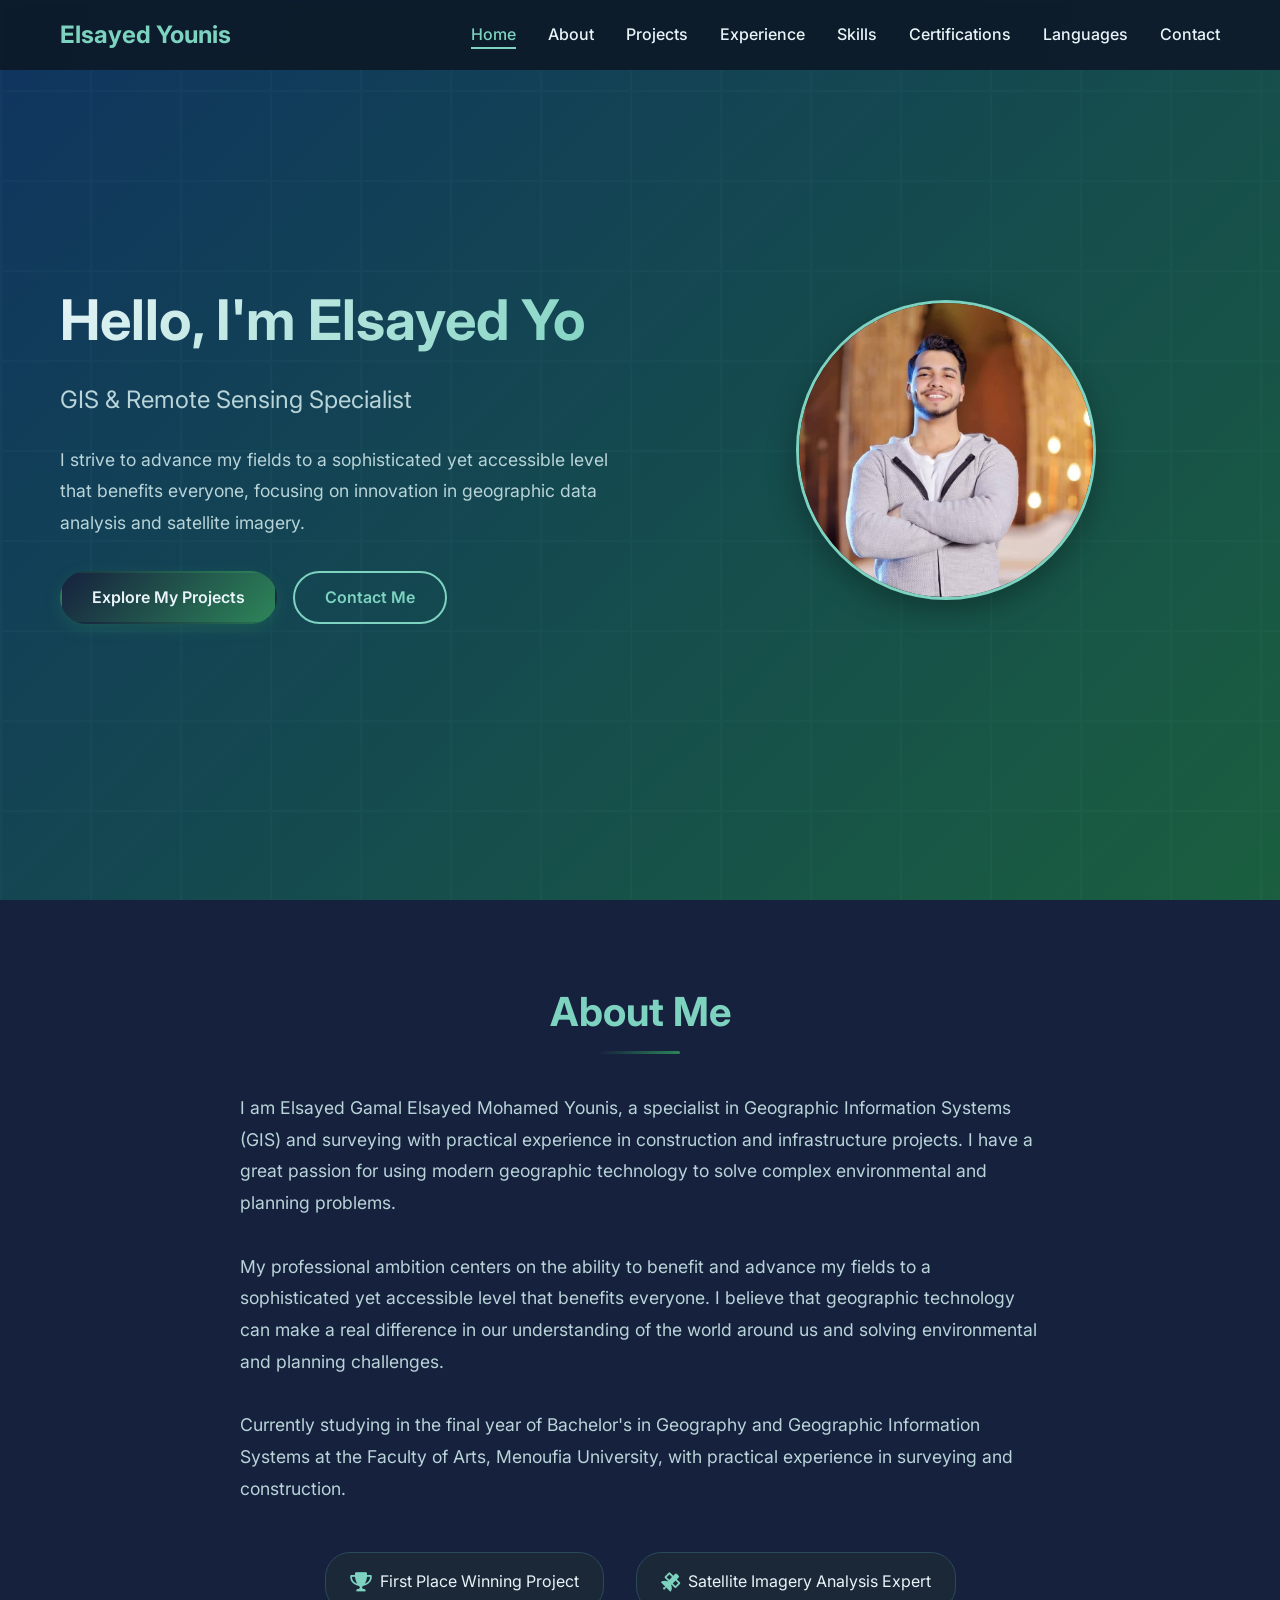
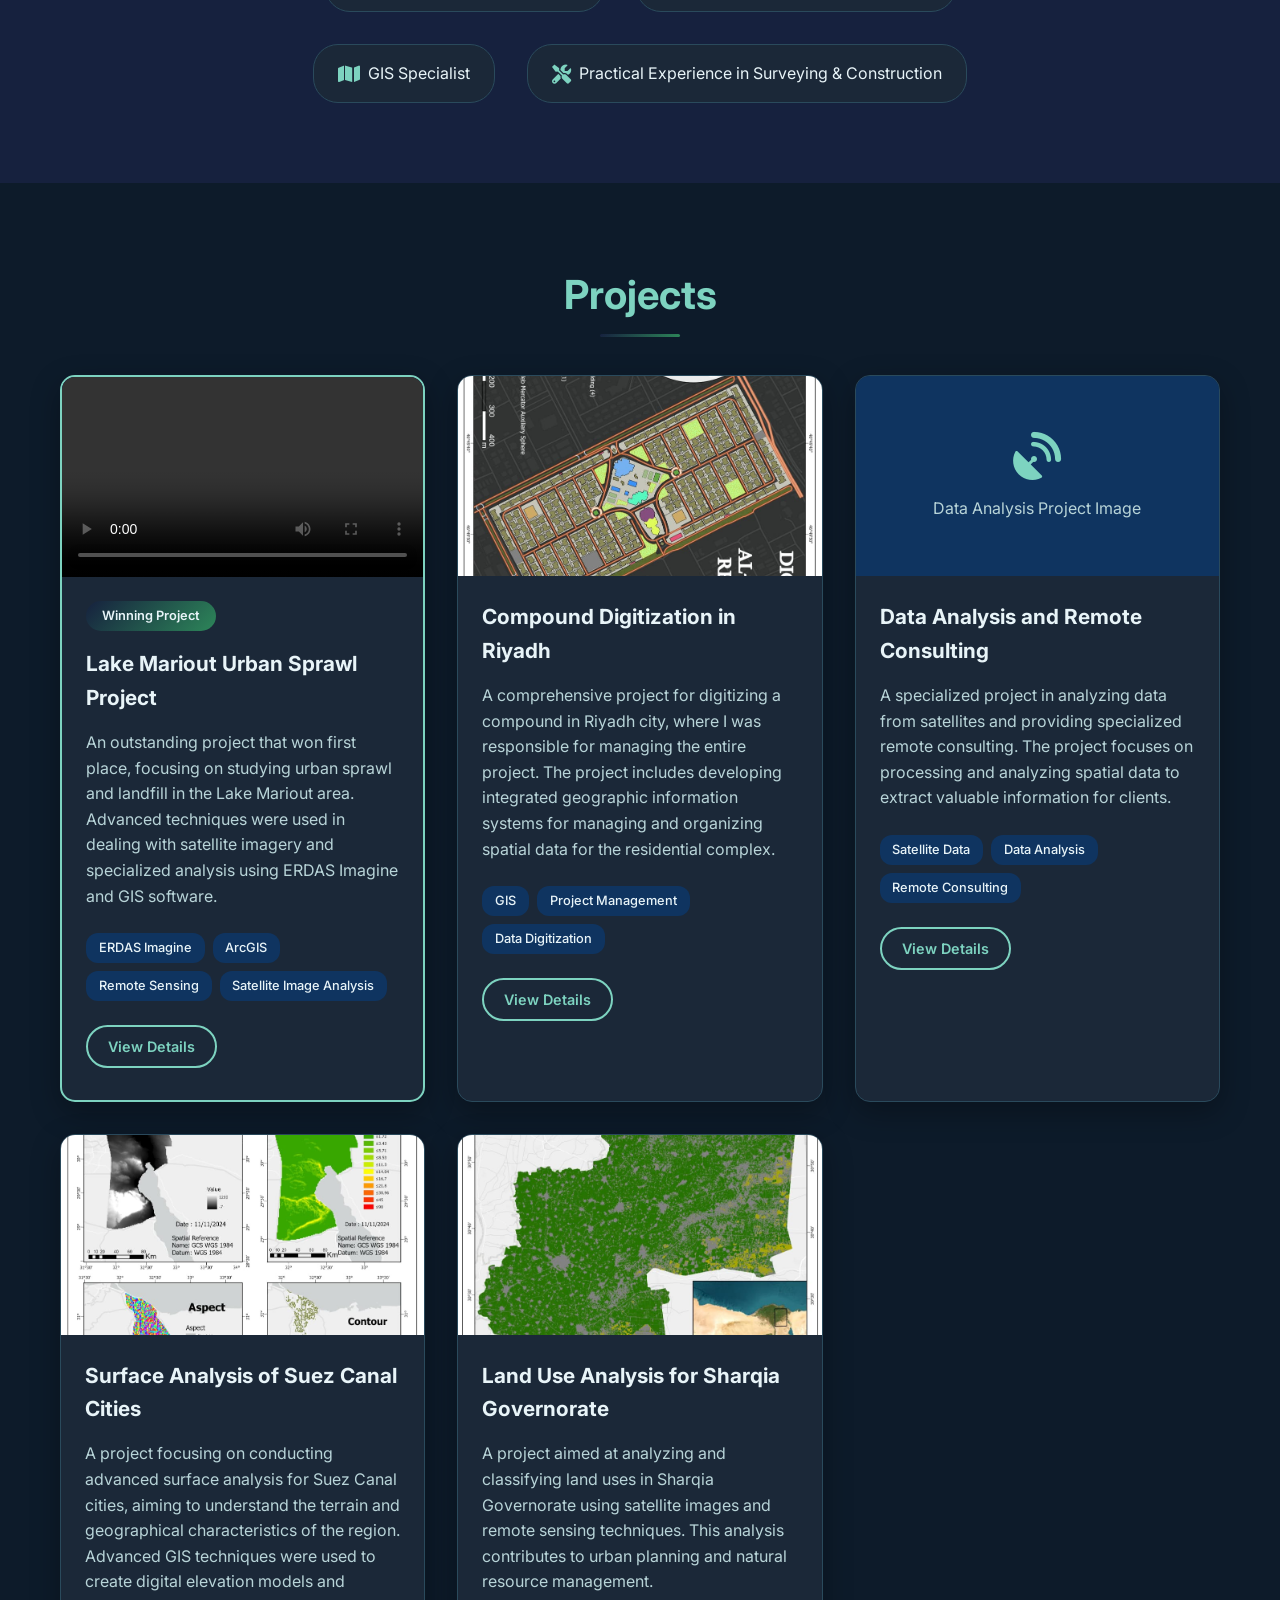
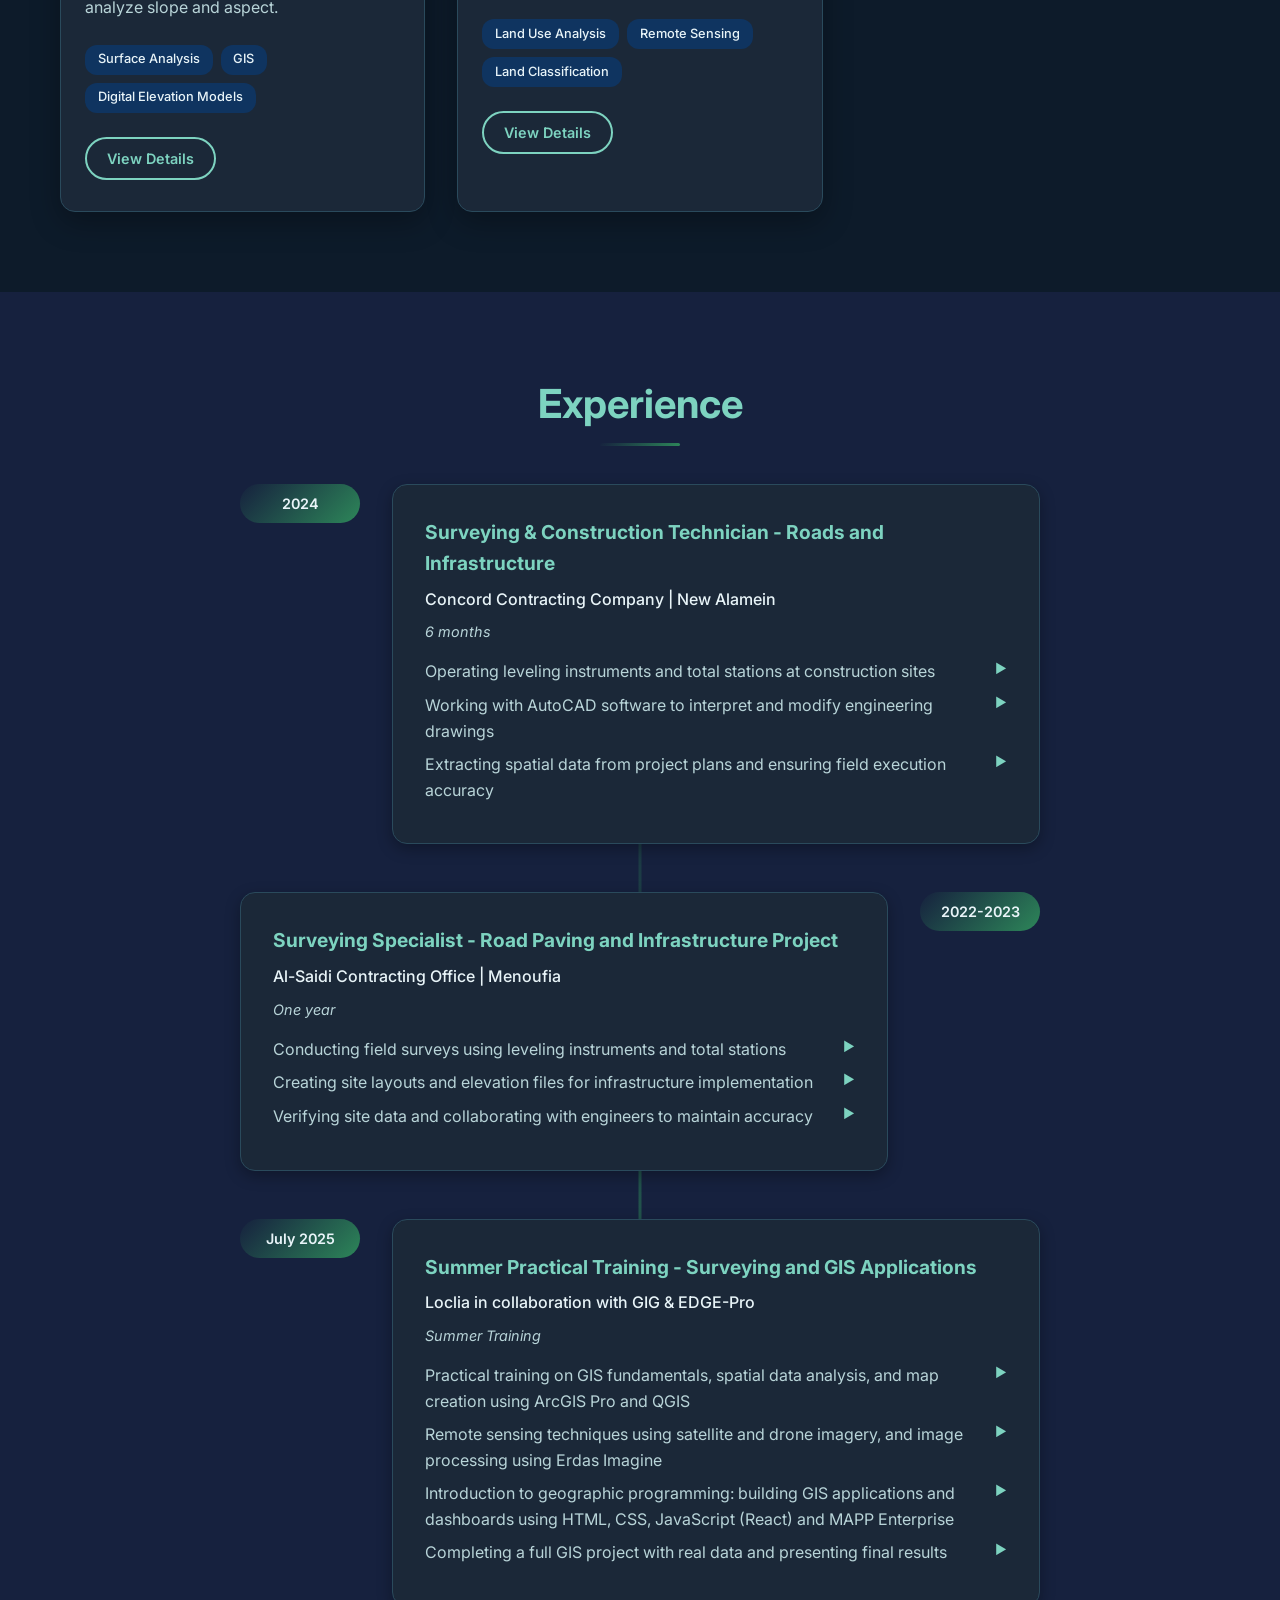
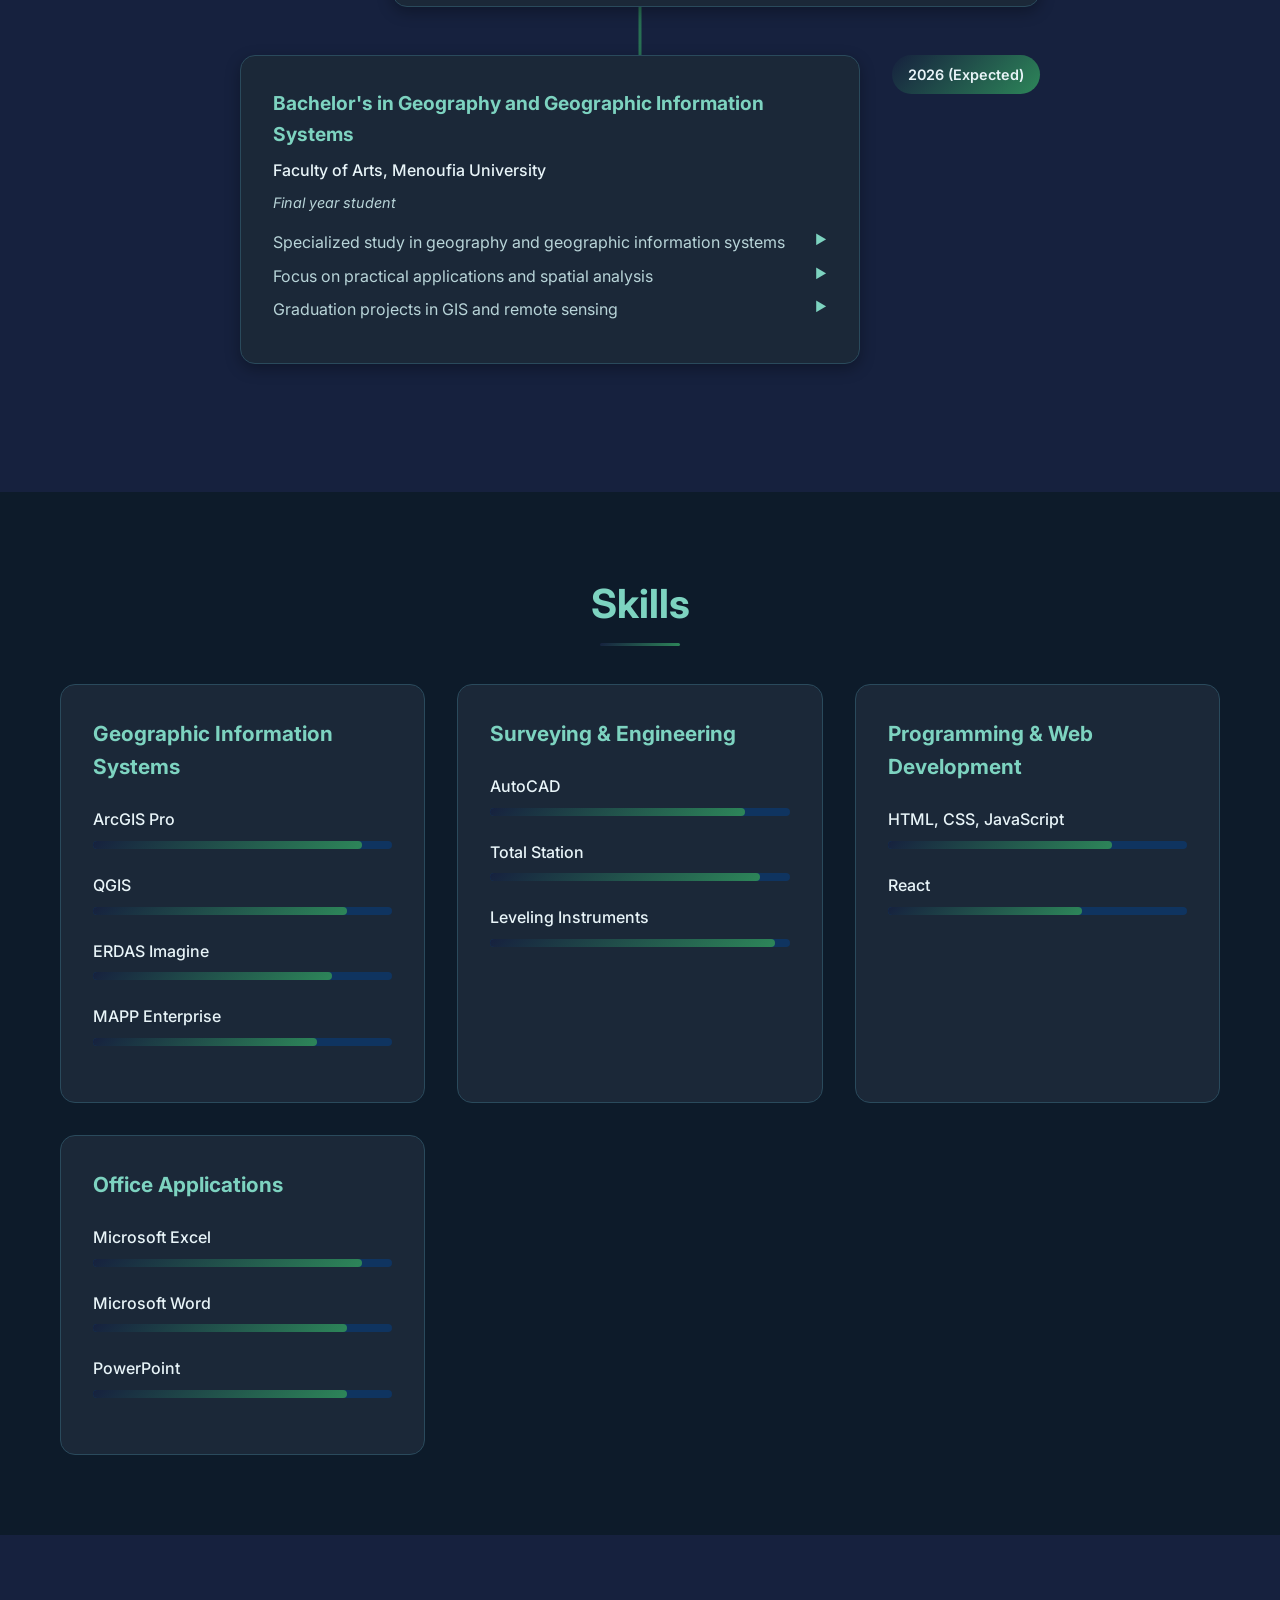
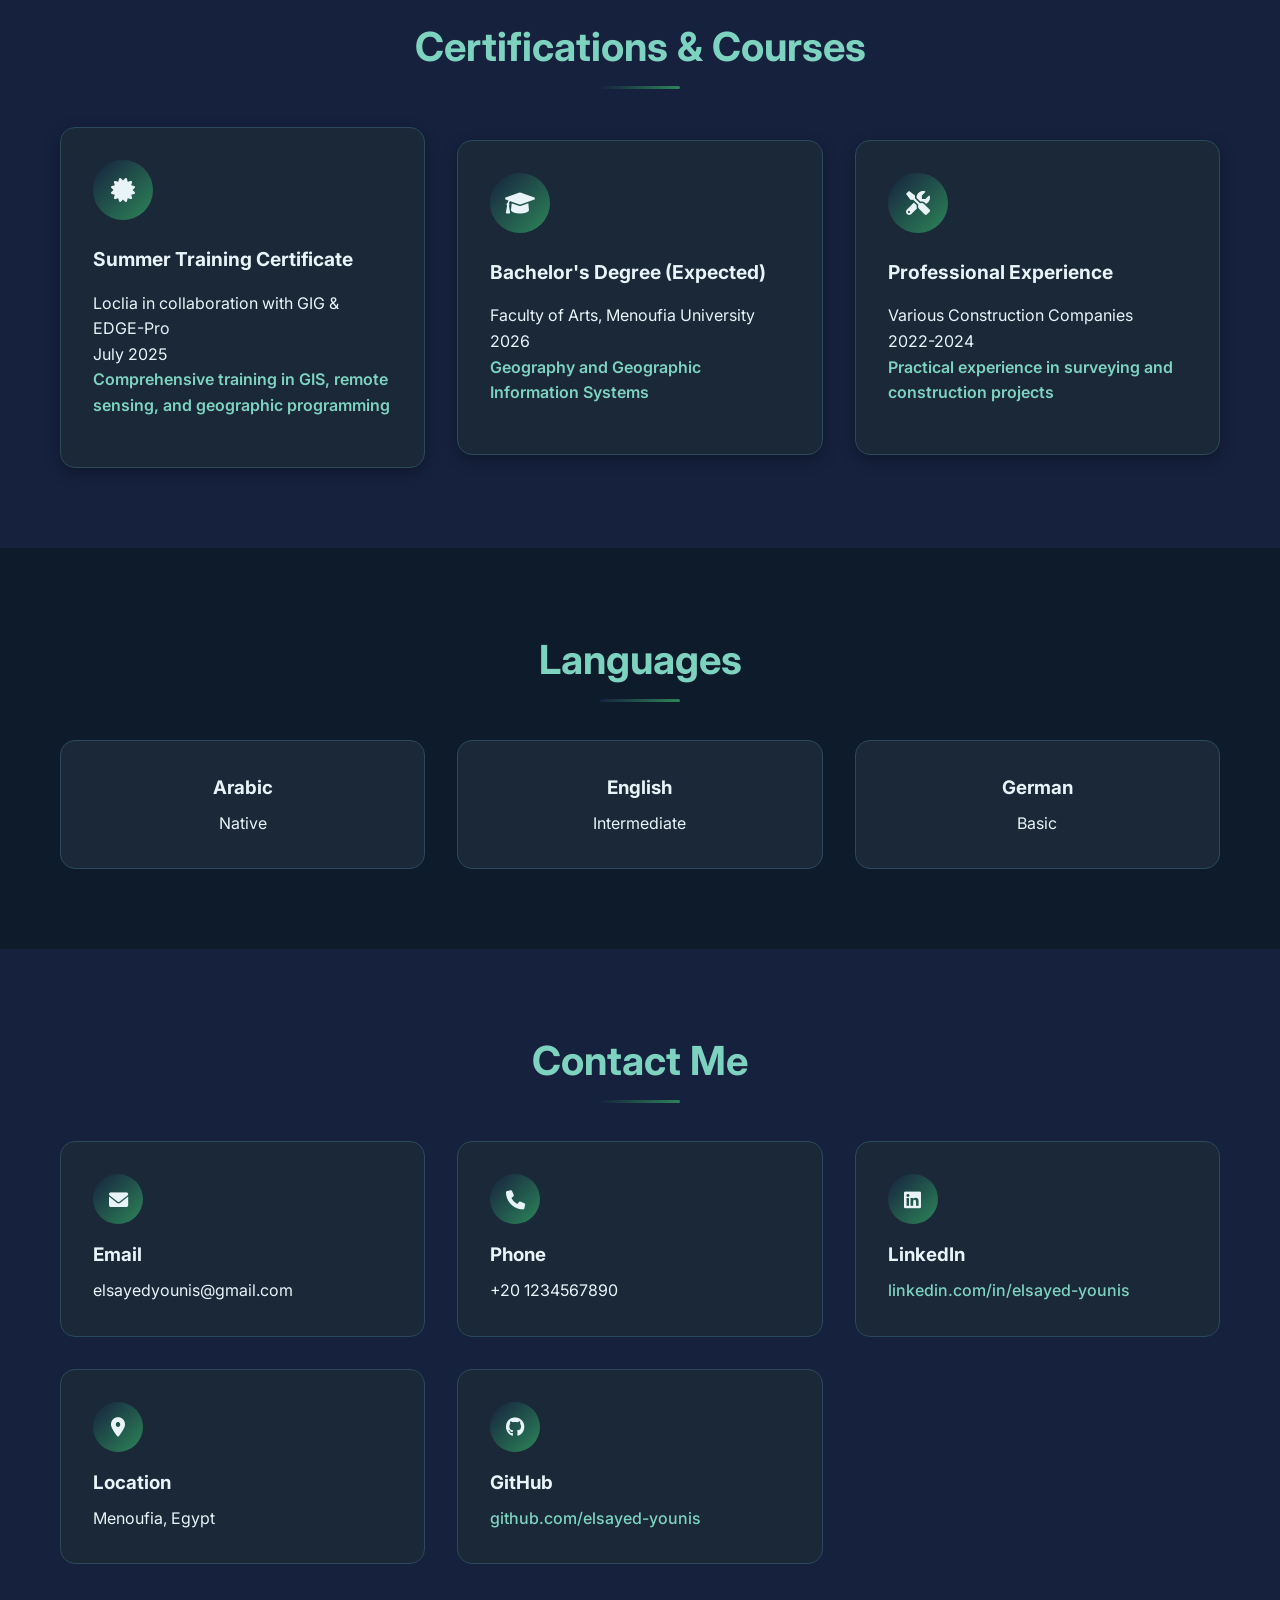
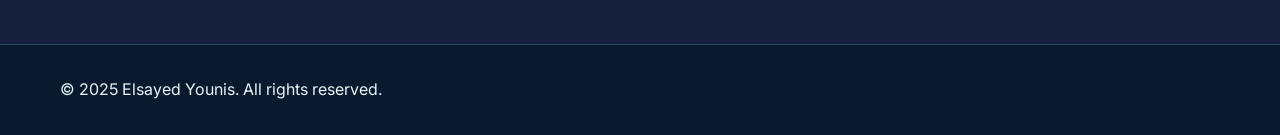
==== commit 6c9ac318: "index.html" ====
--- a/index.html
+++ b/index.html
@@ -396,7 +396,7 @@
                                 </div>
                             </div>
                             <div class="skill-item">
-                                <span class="skill-name">Microsoft PowerPoint</span>
+                                <span class="skill-name">PowerPoint</span>
                                 <div class="skill-bar">
                                     <div class="skill-progress" style="width: 85%"></div>
                                 </div>
@@ -518,7 +518,7 @@
                             </div>
                             <div class="contact-details">
                                 <h3>LinkedIn</h3>
-                                <a href="https://github.com/elsayed-younis" target="_blank">https://github.com/elsayed-younis</a>-younis</a>
+                                <a href="#" target="_blank">linkedin.com/in/elsayed-younis</a>
                             </div>
                         </div>
 
@@ -549,354 +549,10 @@
 
     <footer class="footer">
         <div class="container">
-            <p>&copy; 2025 Elsayed Younis. All rights reserved.</p>>
-        </div>
-    </footer>
-
-    <script src="script.js"></script>
-</body>
-</html>iv>
-                </div>
-            </div>
-        </section>
-
-        <section id="skills" class="section">
-            <div class="container">
-                <h2 class="section-title">Skills</h2>
-                <div class="skills-grid">
-                    <div class="skill-category">
-                        <h3>Geographic Information Systems</h3>
-                        <div class="skills-list">
-                            <div class="skill-item">
-                                <span class="skill-name">ArcGIS Pro</span>
-                                <div class="skill-bar">
-                                    <div class="skill-progress" style="width: 90%"></div>
-                                </div>
-                            </div>
-                            <div class="skill-item">
-                                <span class="skill-name">ArcGIS Online</span>
-                                <div class="skill-bar">
-                                    <div class="skill-progress" style="width: 85%"></div>
-                                </div>
-                            </div>
-                            <div class="skill-item">
-                                <span class="skill-name">QGIS</span>
-                                <div class="skill-bar">
-                                    <div class="skill-progress" style="width: 85%"></div>
-                                </div>
-                            </div>
-                            <div class="skill-item">
-                                <span class="skill-name">Google Earth</span>
-                                <div class="skill-bar">
-                                    <div class="skill-progress" style="width: 80%"></div>
-                                </div>
-                            </div>
-                        </div>
-                    </div>
-
-                    <div class="skill-category">
-                        <h3>Remote Sensing & Image Processing</h3>
-                        <div class="skills-list">
-                            <div class="skill-item">
-                                <span class="skill-name">ERDAS Imagine</span>
-                                <div class="skill-bar">
-                                    <div class="skill-progress" style="width: 90%"></div>
-                                </div>
-                            </div>
-                            <div class="skill-item">
-                                <span class="skill-name">تحليل المرئيات الفضائية</span>
-                                <div class="skill-bar">
-                                    <div class="skill-progress" style="width: 88%"></div>
-                                </div>
-                            </div>
-                            <div class="skill-item">
-                                <span class="skill-name">معالجة صور الأقمار الصناعية</span>
-                                <div class="skill-bar">
-                                    <div class="skill-progress" style="width: 85%"></div>
-                                </div>
-                            </div>
-                        </div>
-                    </div>
-
-                    <div class="skill-category">
-                        <h3>Design & Engineering Drawing</h3>
-                        <div class="skills-list">
-                            <div class="skill-item">
-                                <span class="skill-name">AutoCAD</span>
-                                <div class="skill-bar">
-                                    <div class="skill-progress" style="width: 85%"></div>
-                                </div>
-                            </div>
-                            <div class="skill-item">
-                                <span class="skill-name">Civil 3D</span>
-                                <div class="skill-bar">
-                                    <div class="skill-progress" style="width: 75%"></div>
-                                </div>
-                            </div>
-                        </div>
-                    </div>
-
-                    <div class="skill-category">
-                        <h3>Surveying Instruments & Measurement</h3>
-                        <div class="skills-list">
-                            <div class="skill-item">
-                                <span class="skill-name">Total Station</span>
-                                <div class="skill-bar">
-                                    <div class="skill-progress" style="width: 90%"></div>
-                                </div>
-                            </div>
-                            <div class="skill-item">
-                                <span class="skill-name">GPS</span>
-                                <div class="skill-bar">
-                                    <div class="skill-progress" style="width: 85%"></div>
-                                </div>
-                            </div>
-                            <div class="skill-item">
-                                <span class="skill-name">Leveling Instruments</span>
-                                <div class="skill-bar">
-                                    <div class="skill-progress" style="width: 88%"></div>
-                                </div>
-                            </div>
-                        </div>
-                    </div>
-
-                    <div class="skill-category">
-                        <h3>Data Analysis & Programming</h3>
-                        <div class="skills-list">
-                            <div class="skill-item">
-                                <span class="skill-name">SPSS</span>
-                                <div class="skill-bar">
-                                    <div class="skill-progress" style="width: 80%"></div>
-                                </div>
-                            </div>
-                            <div class="skill-item">
-                                <span class="skill-name">PostgreSQL</span>
-                                <div class="skill-bar">
-                                    <div class="skill-progress" style="width: 70%"></div>
-                                </div>
-                            </div>
-                            <div class="skill-item">
-                                <span class="skill-name">HTML, CSS, JavaScript</span>
-                                <div class="skill-bar">
-                                    <div class="skill-progress" style="width: 75%"></div>
-                                </div>
-                            </div>
-                            <div class="skill-item">
-                                <span class="skill-name">React</span>
-                                <div class="skill-bar">
-                                    <div class="skill-progress" style="width: 65%"></div>
-                                </div>
-                            </div>
-                        </div>
-                    </div>
-
-                    <div class="skill-category">
-                        <h3>Office Software</h3>
-                        <div class="skills-list">
-                            <div class="skill-item">
-                                <span class="skill-name">Microsoft Excel</span>
-                                <div class="skill-bar">
-                                    <div class="skill-progress" style="width: 90%"></div>
-                                </div>
-                            </div>
-                            <div class="skill-item">
-                                <span class="skill-name">Microsoft Word</span>
-                                <div class="skill-bar">
-                                    <div class="skill-progress" style="width: 85%"></div>
-                                </div>
-                            </div>
-                            <div class="skill-item">
-                                <span class="skill-name">Microsoft PowerPoint</span>
-                                <div class="skill-bar">
-                                    <div class="skill-progress" style="width: 85%"></div>
-                                </div>
-                            </div>
-                        </div>
-                    </div>
-                </div>
-            </div>
-        </section>
-
-        <section id="certifications" class="section">
-            <div class="container">
-                <h2 class="section-title">Certifications</h2>
-                <div class="certifications-grid">
-                    <div class="cert-card">
-                        <div class="cert-icon">
-                            <i class="fas fa-certificate"></i>
-                        </div>
-                        <h3>Esri Training Courses - Online MOOCs</h3>
-                        <p class="cert-hours">Total 114+ Hours</p>
-                        <ul class="cert-details">
-                            <li>Make an Impact with Modern Geo Apps – 20 Hours</li>
-                            <li>Going Places with Spatial Analysis – 30 Hours</li>
-                            <li>GIS for Climate Action – 30 Hours</li>
-                            <li>Working with Charts and Reports in ArcGIS Pro – 4 Hours</li>
-                        </ul>
-                    </div>
-
-                    <div class="cert-card">
-                        <div class="cert-icon">
-                            <i class="fas fa-map-marked-alt"></i>
-                        </div>
-                        <h3>Intensive GIS Bloggers Course</h3>
-                        <p class="cert-duration">August - October 2024</p>
-                        <ul class="cert-details">
-                            <li>ArcGIS Pro, ArcGIS Online</li>
-                            <li>AutoCAD, Google Earth</li>
-                            <li>Spatial and Descriptive Data Download</li>
-                            <li>Dealing with Satellite Imagery</li>
-                        </ul>
-                    </div>
-
-                    <div class="cert-card">
-                        <div class="cert-icon">
-                            <i class="fas fa-chart-bar"></i>
-                        </div>
-                        <h3>التحليل الإحصائي باستخدام SPSS</h3>
-                        <p class="cert-description">شهادة في التحليل الإحصائي</p>
-                        <ul class="cert-details">
-                            <li>إدخال البيانات والإحصاء الوصفي</li>
-                            <li>واجهة SPSS والوظائف الأساسية</li>
-                            <li>تحليل البيانات المتقدم</li>
-                        </ul>
-                    </div>
-                </div>
-            </div>
-        </section>
-
-        <section id="languages" class="section">
-            <div class="container">
-                <h2 class="section-title">اللغات</h2>
-                <div class="languages-grid">
-                    <div class="language-item">
-                        <div class="language-icon">
-                            <i class="fas fa-globe"></i>
-                        </div>
-                        <h3>Arabic</h3>
-                        <p>Native</p>
-                        <div class="language-level">
-                            <div class="level-bar">
-                                <div class="level-progress" style="width: 100%"></div>
-                            </div>
-                        </div>
-                    </div>
-
-                    <div class="language-item">
-                        <div class="language-icon">
-                            <i class="fas fa-globe"></i>
-                        </div>
-                        <h3>English</h3>
-                        <p>Advanced</p>
-                        <div class="language-level">
-                            <div class="level-bar">
-                                <div class="level-progress" style="width: 85%"></div>
-                            </div>
-                        </div>
-                    </div>
-
-                    <div class="language-item">
-                        <div class="language-icon">
-                            <i class="fas fa-globe"></i>
-                        </div>
-                        <h3>German</h3>
-                        <p>Intermediate</p>
-                        <div class="language-level">
-                            <div class="level-bar">
-                                <div class="level-progress" style="width: 60%"></div>
-                            </div>
-                        </div>
-                    </div>
-                </div>
-            </div>
-        </section>
-
-        <section id="contact" class="section">
-            <div class="container">
-                <h2 class="section-title">Contact Me</h2>
-                <div class="contact-content">
-                    <div class="contact-info">
-                        <div class="contact-item">
-                            <div class="contact-icon">
-                                <i class="fas fa-envelope"></i>
-                            </div>
-                            <div class="contact-details">
-                                <h3>Email</h3>
-                                <a href="mailto:elsayedyounis6@gmail.com">elsayedyounis6@gmail.com</a>
-                            </div>
-                        </div>
-
-                        <div class="contact-item">
-                            <div class="contact-icon">
-                                <i class="fab fa-linkedin"></i>
-                            </div>
-                            <div class="contact-details">
-                                <h3>LinkedIn</h3>
-                                <a href="https://linkedin.com/in/elsayed-y0unis" target="_blank">linkedin.com/in/elsayed-y0unis</a>
-                            </div>
-                        </div>
-
-                        <div class="contact-item">
-                            <div class="contact-icon">
-                                <i class="fas fa-phone"></i>
-                            </div>
-                            <div class="contact-details">
-                                <h3>Phone Number</h3>
-                                <a href="tel:+201092489531">+20 109 248 9531</a>
-                            </div>
-                        </div>
-
-                        <div class="contact-item">
-                            <div class="contact-icon">
-                                <i class="fas fa-map-marker-alt"></i>
-                            </div>
-                            <div class="contact-details">
-                                <h3>الموقع</h3>
-                                <span>المنوفية، مصر</span>
-                            </div>
-                        </div>
-
-                        <!-- أماكن إضافية للروابط الأخرى -->
-
-
-
-                    </div>
-                </div>
-            </div>
-        </section>
-    </main>
-
-    <footer class="footer">
-        <div class="container">
-            <p>&copy; 2025 Elsayed Gamal Younis. All Rights Reserved.</p>
-            <div class="footer-links">
-                <a href="#home">Home</a>
-                <a href="#about">About</a>
-                <a href="#projects">Projects</a>
-                <a href="#experience">Experience</a>
-                <a href="#skills">Skills</a>
-                <a href="#certifications">Certifications</a>
-                <a href="#languages">Languages</a>
-                <a href="#contact">Contact</a>
-                <a href="#contact">تواصل معي</a>
-            </div>
+            <p>&copy; 2025 Elsayed Younis. All rights reserved.</p>
         </div>
     </footer>
 
     <script src="script.js"></script>
 </body>
 </html>
-
-
-
-                        <div class="contact-item">
-                            <div class="contact-icon">
-                                <i class="fab fa-github"></i>
-                            </div>
-                            <div class="contact-details">
-                                <h3>GitHub</h3>
-                                <a href="https://github.com/elsayed-younis" target="_blank">github.com/elsayed-younis</a>
-                            </div>
-                        </div>
-
-
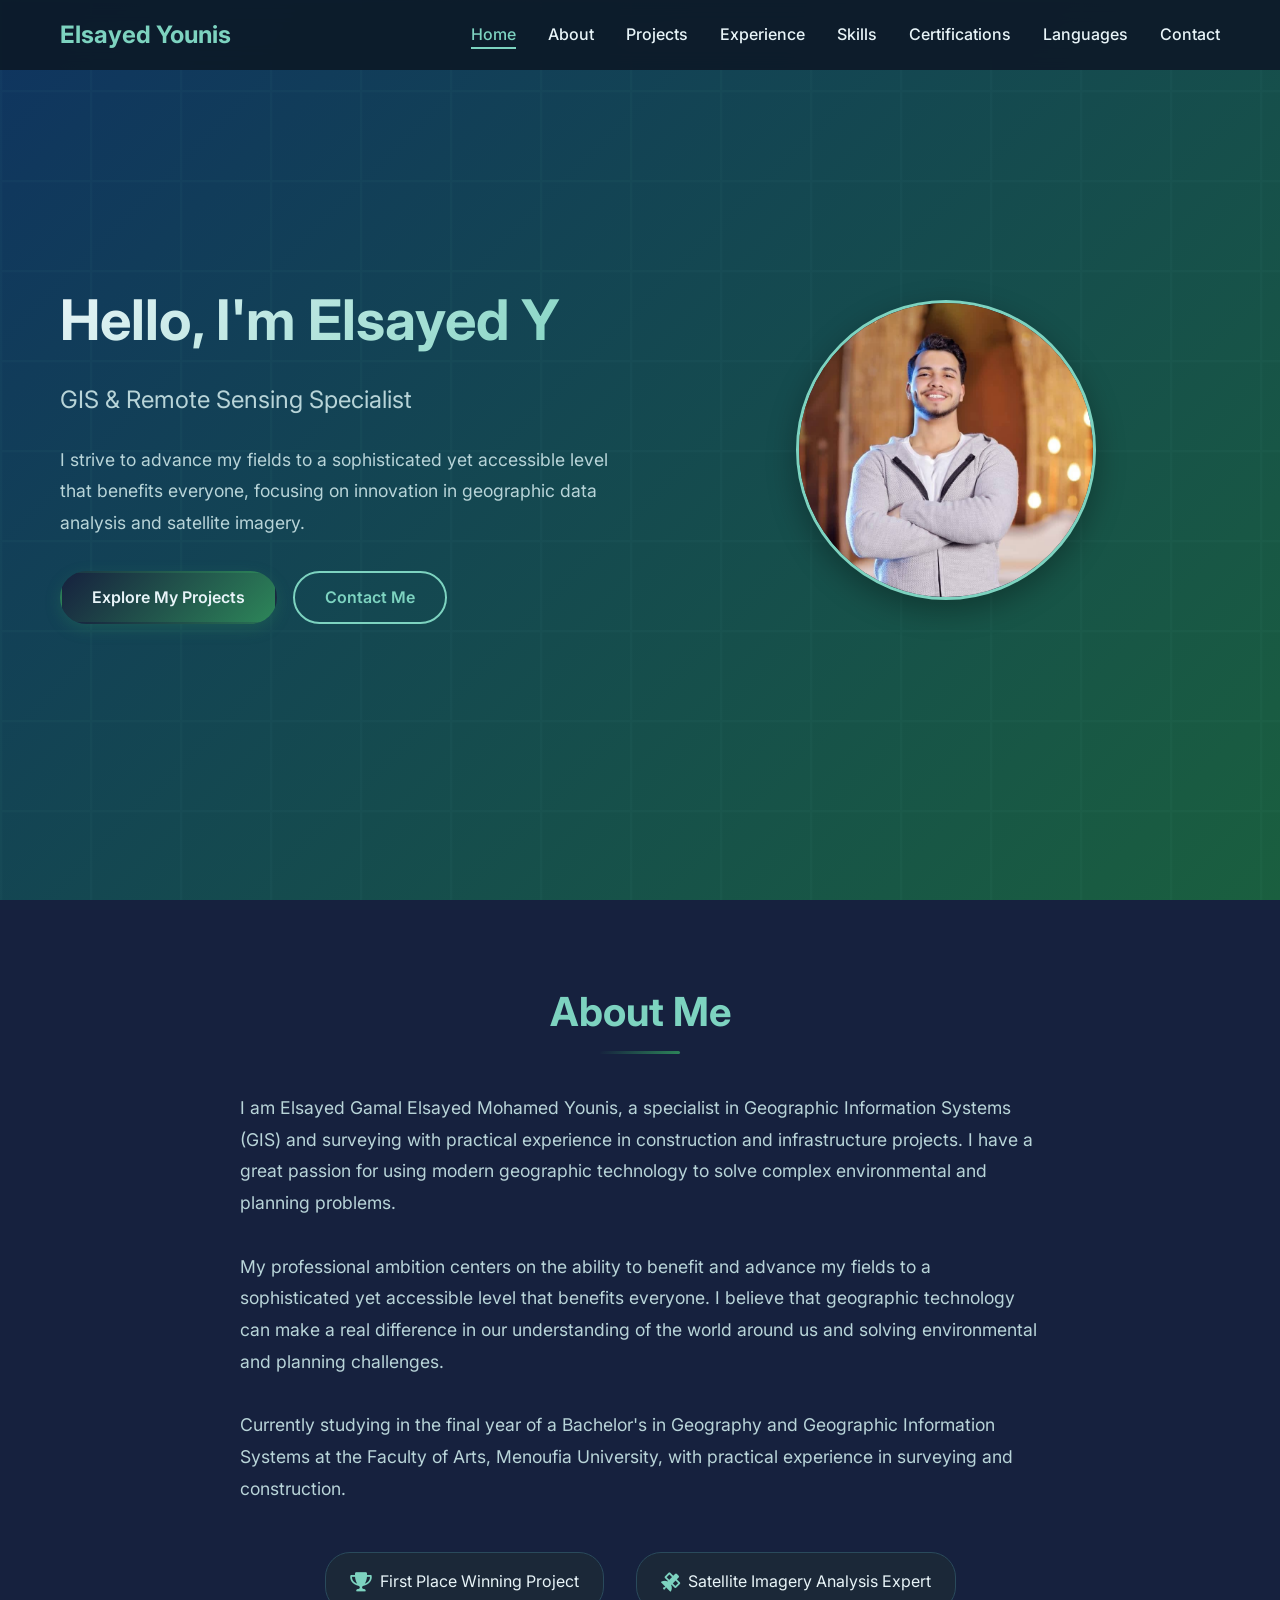
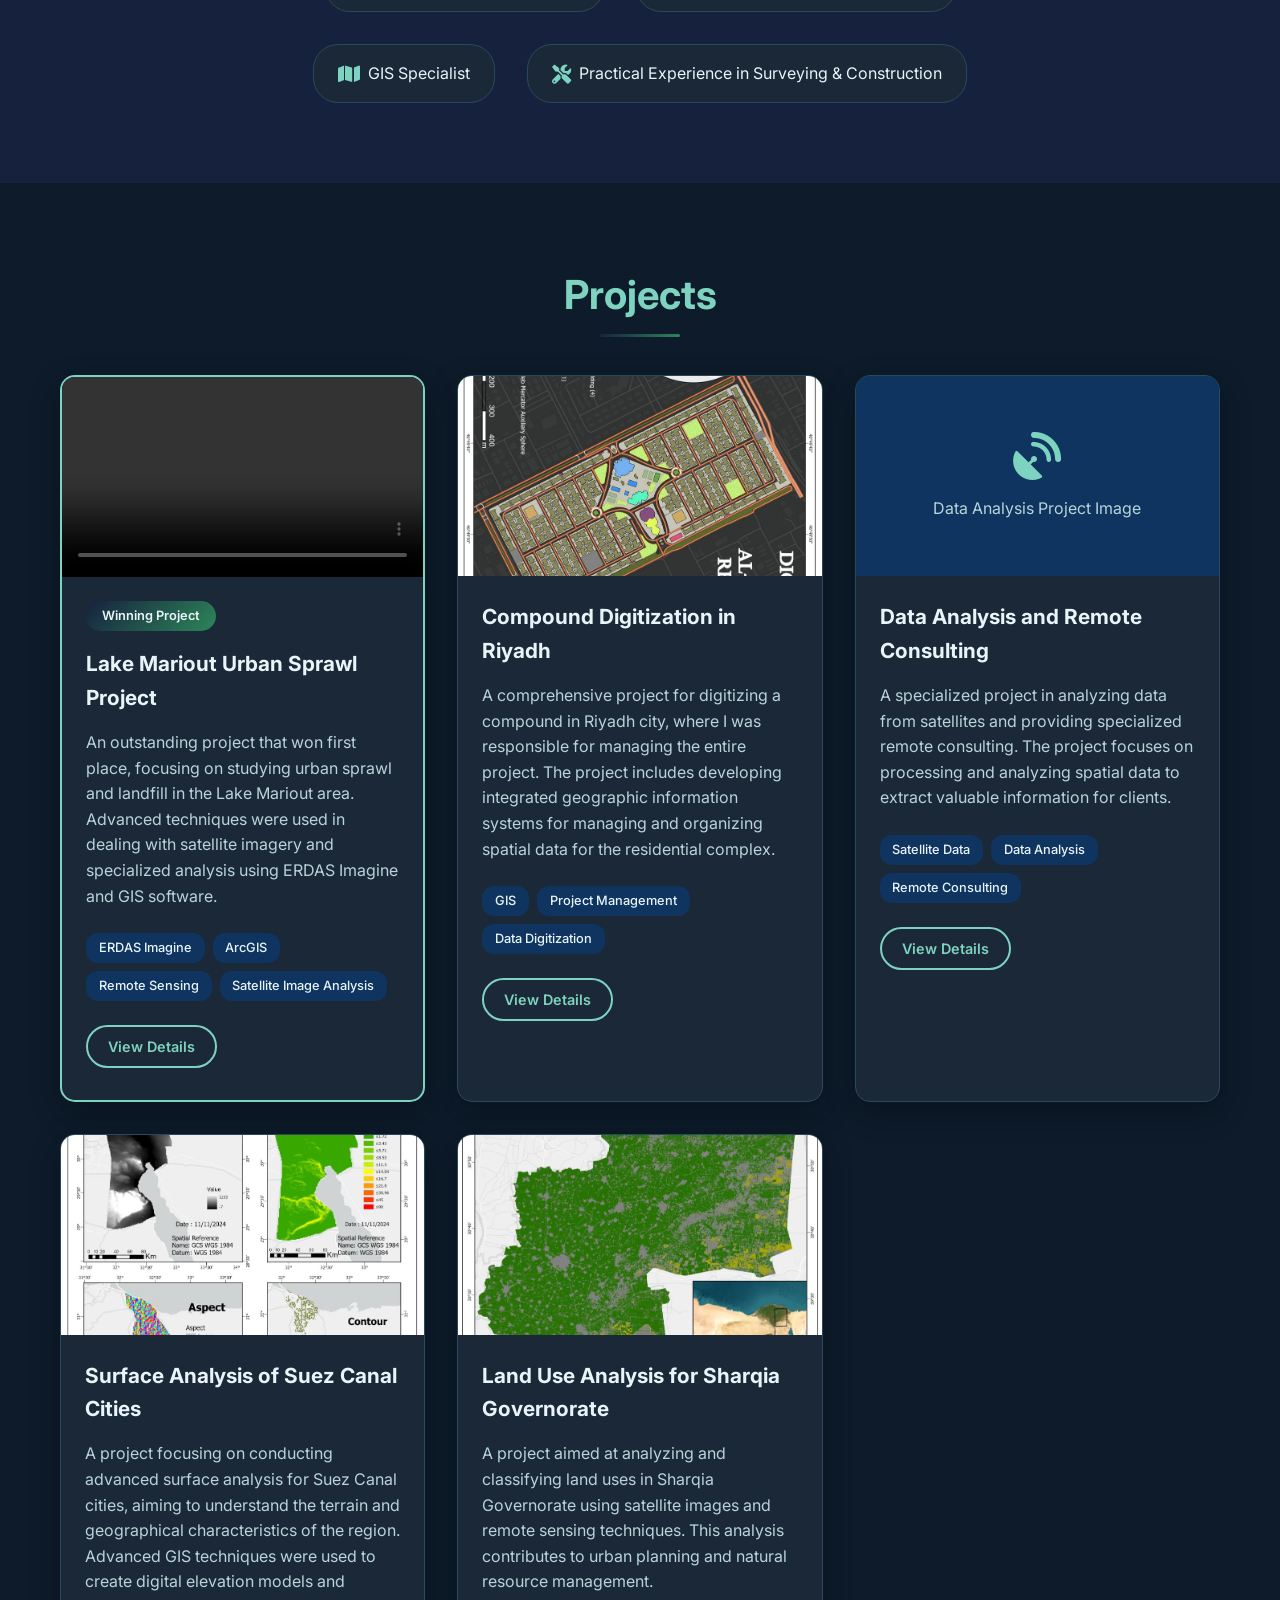
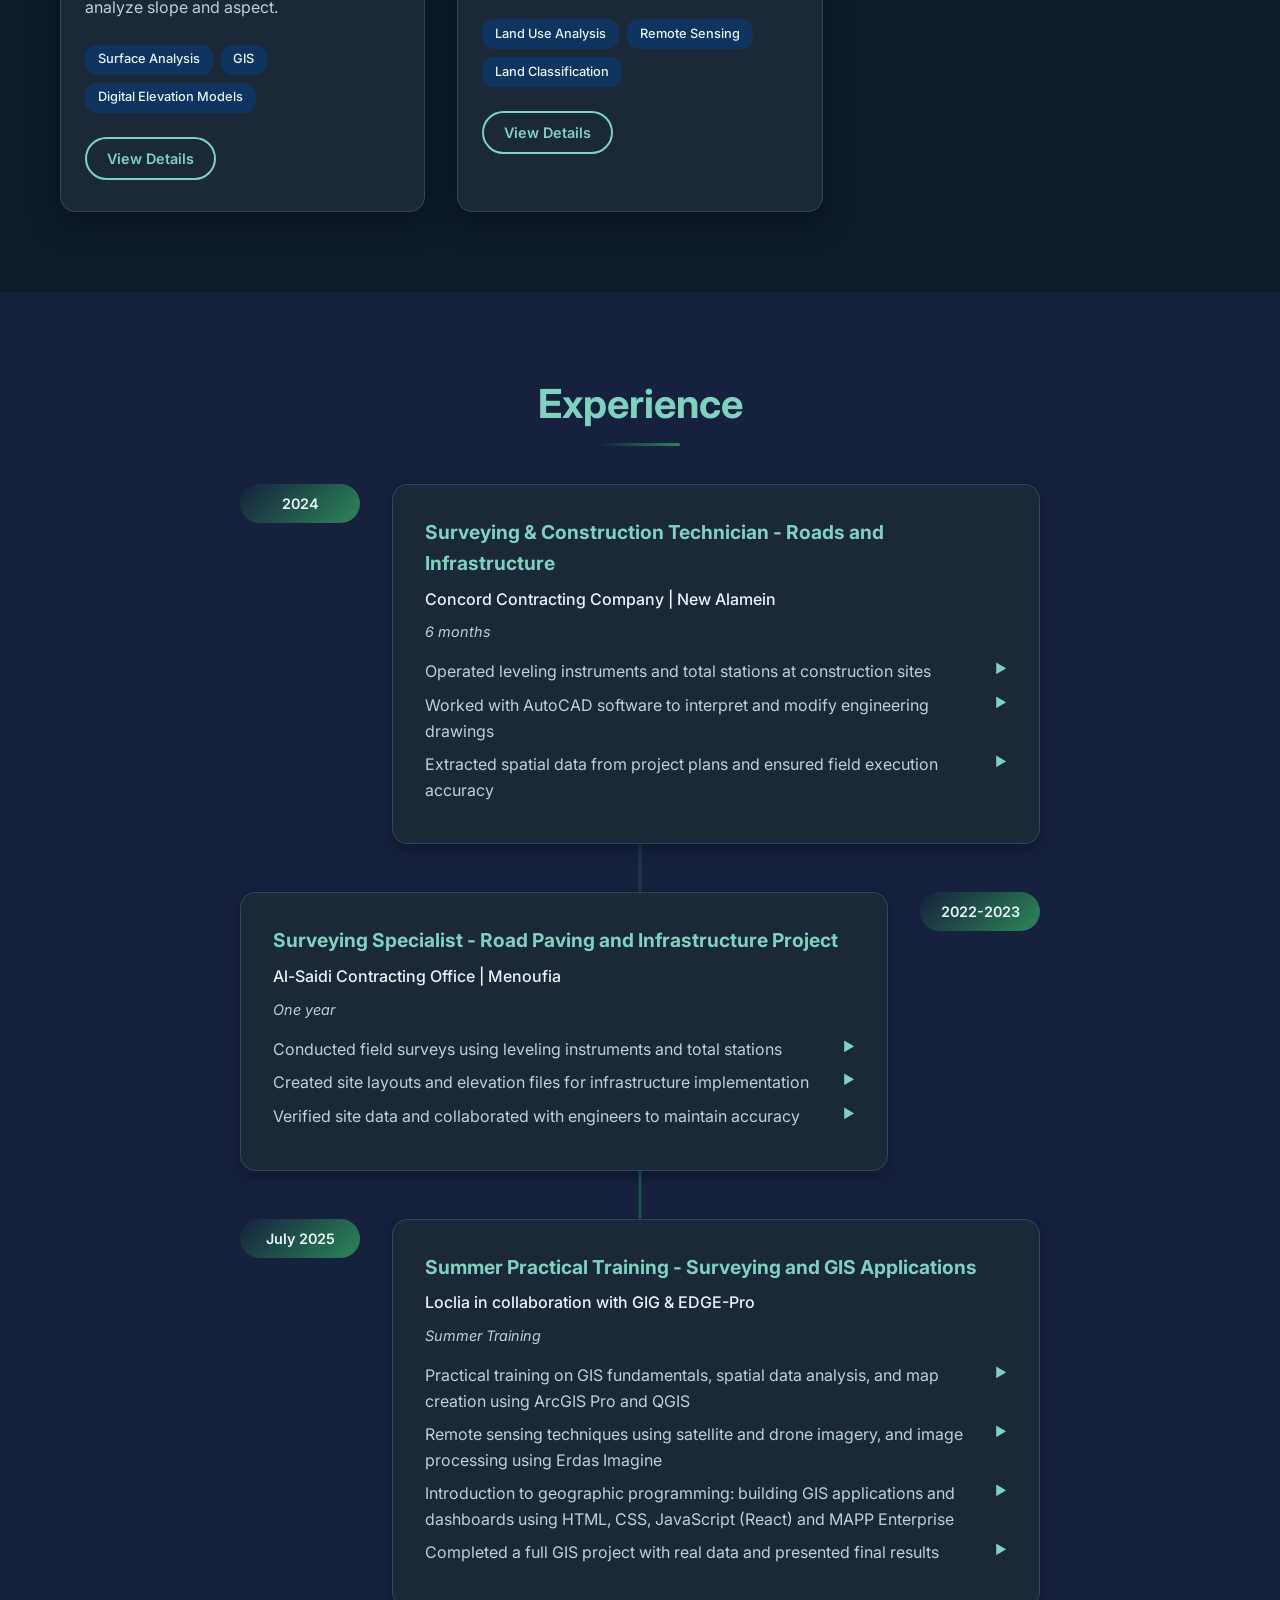
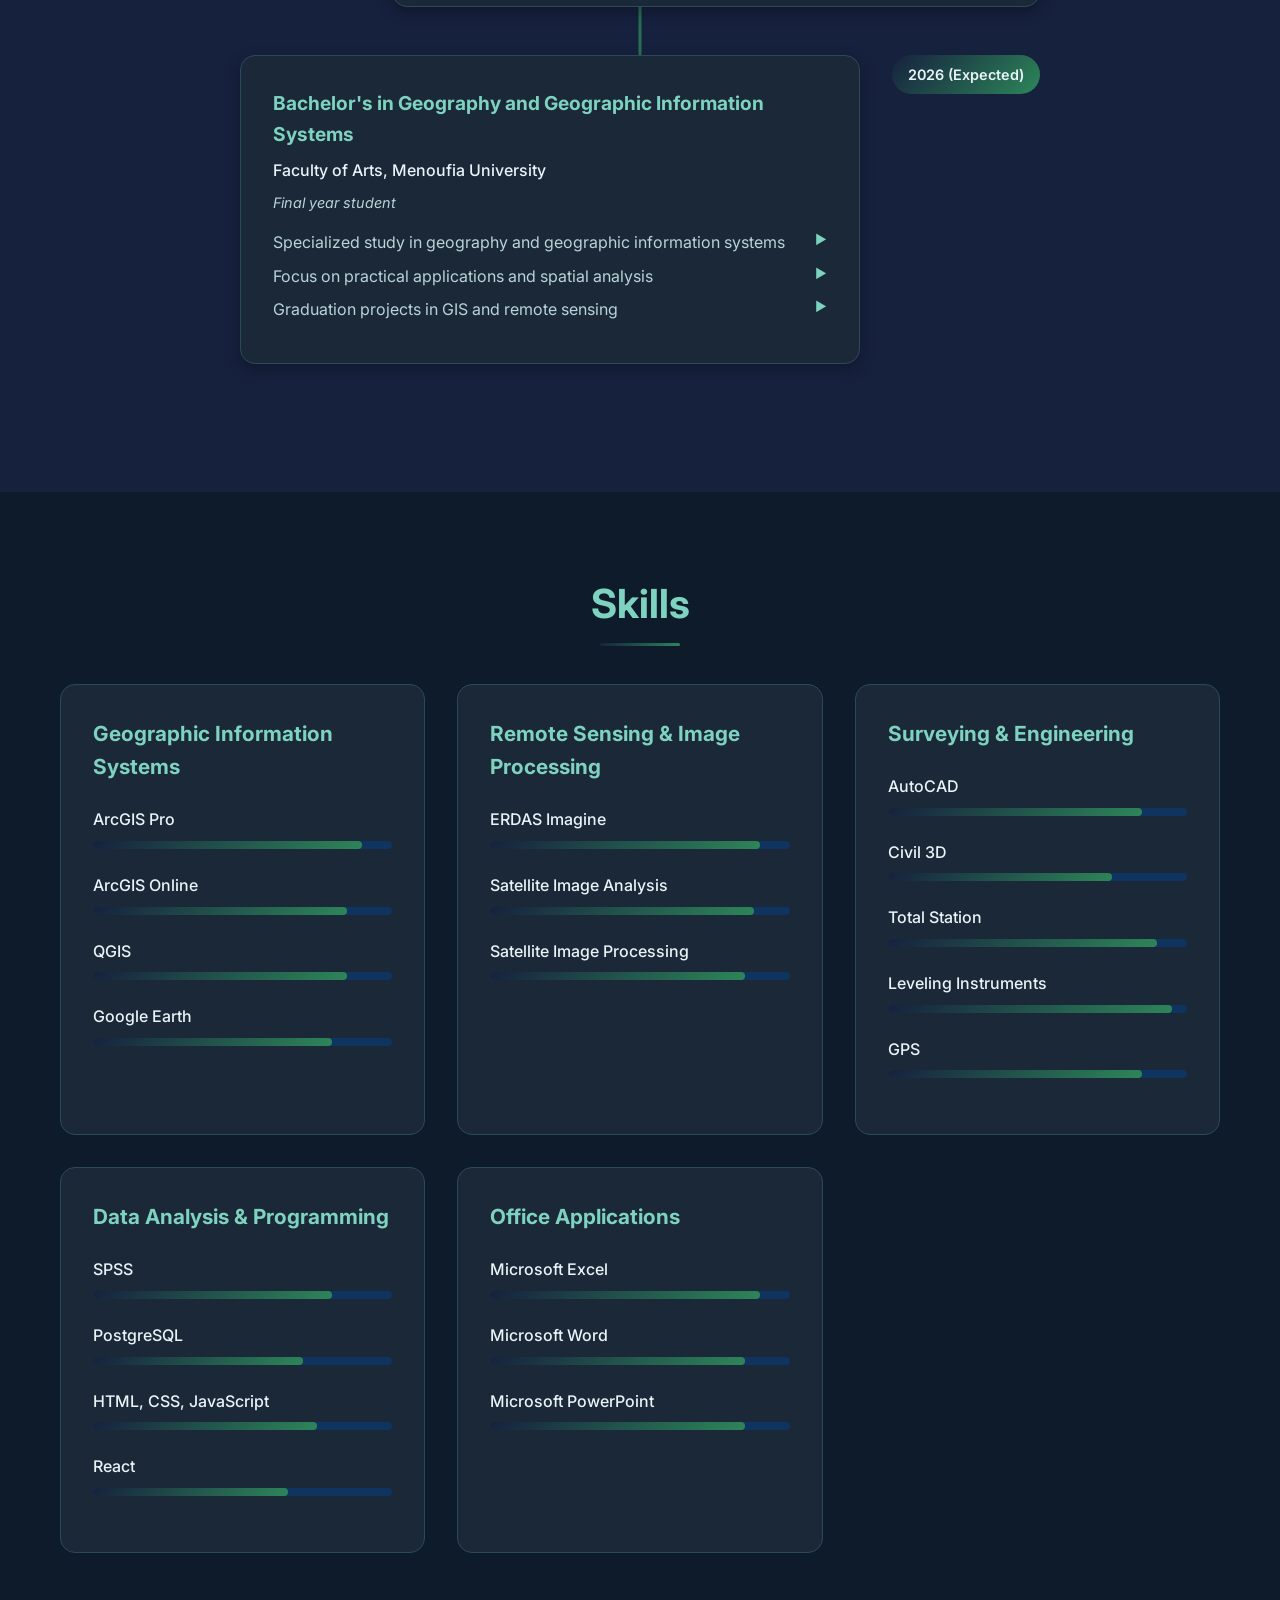
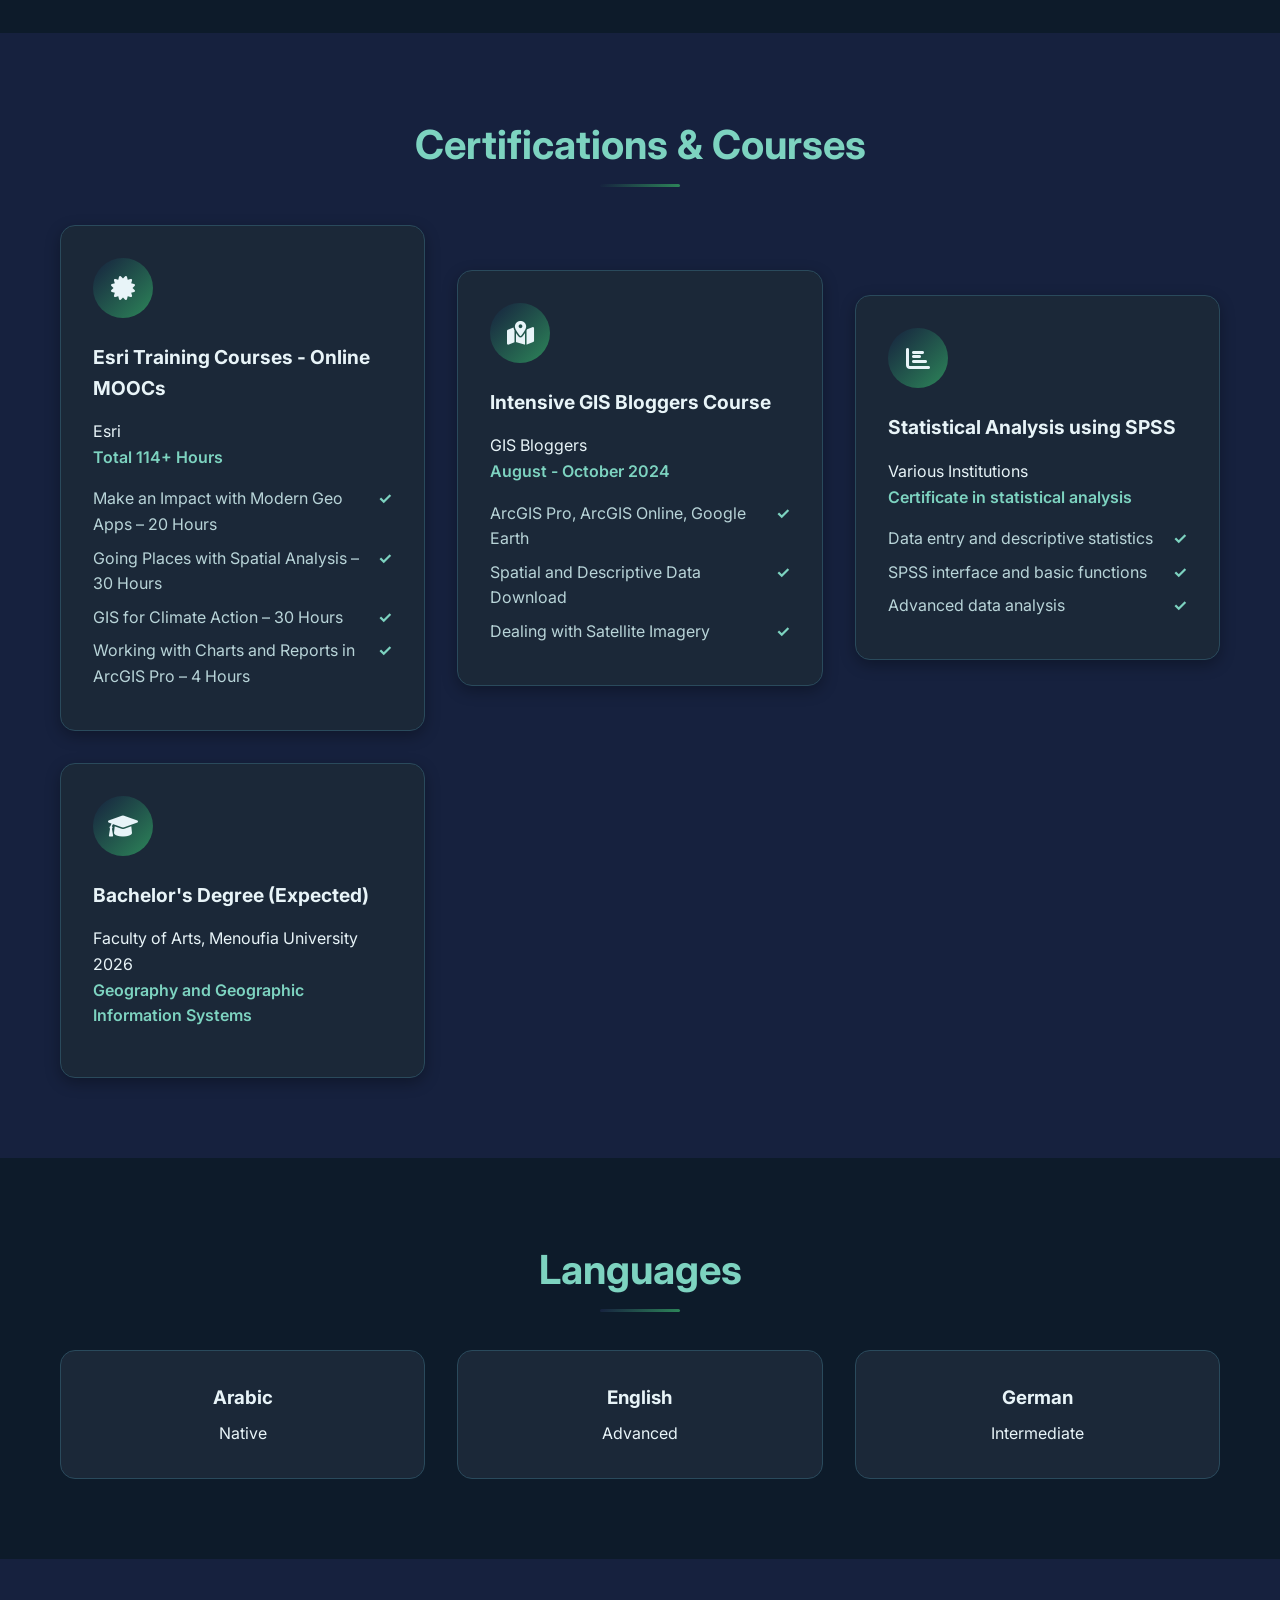
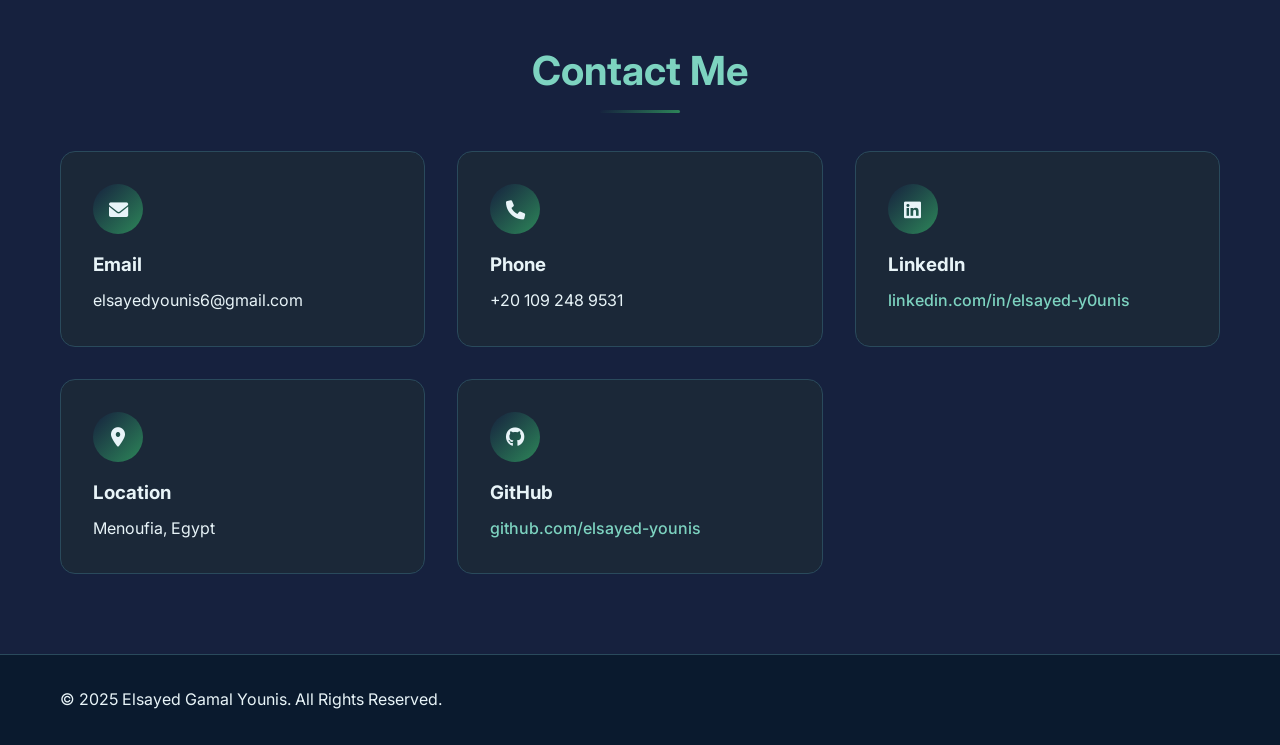
==== commit 7482ad63: "index.html" ====
--- a/index.html
+++ b/index.html
@@ -97,7 +97,7 @@
                             I believe that geographic technology can make a real difference in our understanding of the world around us and solving environmental and planning challenges.
                         </p>
                         <p class="about-description">
-                            Currently studying in the final year of Bachelor's in Geography and Geographic Information Systems at the Faculty of Arts, Menoufia University, with practical experience in surveying and construction.
+                            Currently studying in the final year of a Bachelor's in Geography and Geographic Information Systems at the Faculty of Arts, Menoufia University, with practical experience in surveying and construction.
                         </p>
                         <div class="about-highlights">
                             <div class="highlight-item">
@@ -251,9 +251,9 @@
                             <h4>Concord Contracting Company | New Alamein</h4>
                             <p class="duration">6 months</p>
                             <ul class="experience-details">
-                                <li>Operating leveling instruments and total stations at construction sites</li>
-                                <li>Working with AutoCAD software to interpret and modify engineering drawings</li>
-                                <li>Extracting spatial data from project plans and ensuring field execution accuracy</li>
+                                <li>Operated leveling instruments and total stations at construction sites</li>
+                                <li>Worked with AutoCAD software to interpret and modify engineering drawings</li>
+                                <li>Extracted spatial data from project plans and ensured field execution accuracy</li>
                             </ul>
                         </div>
                     </div>
@@ -265,9 +265,9 @@
                             <h4>Al-Saidi Contracting Office | Menoufia</h4>
                             <p class="duration">One year</p>
                             <ul class="experience-details">
-                                <li>Conducting field surveys using leveling instruments and total stations</li>
-                                <li>Creating site layouts and elevation files for infrastructure implementation</li>
-                                <li>Verifying site data and collaborating with engineers to maintain accuracy</li>
+                                <li>Conducted field surveys using leveling instruments and total stations</li>
+                                <li>Created site layouts and elevation files for infrastructure implementation</li>
+                                <li>Verified site data and collaborated with engineers to maintain accuracy</li>
                             </ul>
                         </div>
                     </div>
@@ -282,7 +282,7 @@
                                 <li>Practical training on GIS fundamentals, spatial data analysis, and map creation using ArcGIS Pro and QGIS</li>
                                 <li>Remote sensing techniques using satellite and drone imagery, and image processing using Erdas Imagine</li>
                                 <li>Introduction to geographic programming: building GIS applications and dashboards using HTML, CSS, JavaScript (React) and MAPP Enterprise</li>
-                                <li>Completing a full GIS project with real data and presenting final results</li>
+                                <li>Completed a full GIS project with real data and presented final results</li>
                             </ul>
                         </div>
                     </div>
@@ -318,21 +318,45 @@
                                 </div>
                             </div>
                             <div class="skill-item">
+                                <span class="skill-name">ArcGIS Online</span>
+                                <div class="skill-bar">
+                                    <div class="skill-progress" style="width: 85%"></div>
+                                </div>
+                            </div>
+                            <div class="skill-item">
                                 <span class="skill-name">QGIS</span>
                                 <div class="skill-bar">
                                     <div class="skill-progress" style="width: 85%"></div>
                                 </div>
                             </div>
                             <div class="skill-item">
+                                <span class="skill-name">Google Earth</span>
+                                <div class="skill-bar">
+                                    <div class="skill-progress" style="width: 80%"></div>
+                                </div>
+                            </div>
+                        </div>
+                    </div>
+
+                    <div class="skill-category">
+                        <h3>Remote Sensing & Image Processing</h3>
+                        <div class="skills-list">
+                            <div class="skill-item">
                                 <span class="skill-name">ERDAS Imagine</span>
                                 <div class="skill-bar">
-                                    <div class="skill-progress" style="width: 80%"></div>
-                                </div>
-                            </div>
-                            <div class="skill-item">
-                                <span class="skill-name">MAPP Enterprise</span>
-                                <div class="skill-bar">
-                                    <div class="skill-progress" style="width: 75%"></div>
+                                    <div class="skill-progress" style="width: 90%"></div>
+                                </div>
+                            </div>
+                            <div class="skill-item">
+                                <span class="skill-name">Satellite Image Analysis</span>
+                                <div class="skill-bar">
+                                    <div class="skill-progress" style="width: 88%"></div>
+                                </div>
+                            </div>
+                            <div class="skill-item">
+                                <span class="skill-name">Satellite Image Processing</span>
+                                <div class="skill-bar">
+                                    <div class="skill-progress" style="width: 85%"></div>
                                 </div>
                             </div>
                         </div>
@@ -348,6 +372,12 @@
                                 </div>
                             </div>
                             <div class="skill-item">
+                                <span class="skill-name">Civil 3D</span>
+                                <div class="skill-bar">
+                                    <div class="skill-progress" style="width: 75%"></div>
+                                </div>
+                            </div>
+                            <div class="skill-item">
                                 <span class="skill-name">Total Station</span>
                                 <div class="skill-bar">
                                     <div class="skill-progress" style="width: 90%"></div>
@@ -359,12 +389,30 @@
                                     <div class="skill-progress" style="width: 95%"></div>
                                 </div>
                             </div>
+                            <div class="skill-item">
+                                <span class="skill-name">GPS</span>
+                                <div class="skill-bar">
+                                    <div class="skill-progress" style="width: 85%"></div>
+                                </div>
+                            </div>
                         </div>
                     </div>
 
                     <div class="skill-category">
-                        <h3>Programming & Web Development</h3>
+                        <h3>Data Analysis & Programming</h3>
                         <div class="skills-list">
+                            <div class="skill-item">
+                                <span class="skill-name">SPSS</span>
+                                <div class="skill-bar">
+                                    <div class="skill-progress" style="width: 80%"></div>
+                                </div>
+                            </div>
+                            <div class="skill-item">
+                                <span class="skill-name">PostgreSQL</span>
+                                <div class="skill-bar">
+                                    <div class="skill-progress" style="width: 70%"></div>
+                                </div>
+                            </div>
                             <div class="skill-item">
                                 <span class="skill-name">HTML, CSS, JavaScript</span>
                                 <div class="skill-bar">
@@ -396,7 +444,7 @@
                                 </div>
                             </div>
                             <div class="skill-item">
-                                <span class="skill-name">PowerPoint</span>
+                                <span class="skill-name">Microsoft PowerPoint</span>
                                 <div class="skill-bar">
                                     <div class="skill-progress" style="width: 85%"></div>
                                 </div>
@@ -416,10 +464,47 @@
                             <i class="fas fa-certificate"></i>
                         </div>
                         <div class="cert-content">
-                            <h3>Summer Training Certificate</h3>
-                            <p class="cert-issuer">Loclia in collaboration with GIG & EDGE-Pro</p>
-                            <p class="cert-date">July 2025</p>
-                            <p class="cert-description">Comprehensive training in GIS, remote sensing, and geographic programming</p>
+                            <h3>Esri Training Courses - Online MOOCs</h3>
+                            <p class="cert-issuer">Esri</p>
+                            <p class="cert-hours">Total 114+ Hours</p>
+                            <ul class="cert-details">
+                                <li>Make an Impact with Modern Geo Apps – 20 Hours</li>
+                                <li>Going Places with Spatial Analysis – 30 Hours</li>
+                                <li>GIS for Climate Action – 30 Hours</li>
+                                <li>Working with Charts and Reports in ArcGIS Pro – 4 Hours</li>
+                            </ul>
+                        </div>
+                    </div>
+
+                    <div class="cert-card">
+                        <div class="cert-icon">
+                            <i class="fas fa-map-marked-alt"></i>
+                        </div>
+                        <div class="cert-content">
+                            <h3>Intensive GIS Bloggers Course</h3>
+                            <p class="cert-issuer">GIS Bloggers</p>
+                            <p class="cert-duration">August - October 2024</p>
+                            <ul class="cert-details">
+                                <li>ArcGIS Pro, ArcGIS Online, Google Earth</li>
+                                <li>Spatial and Descriptive Data Download</li>
+                                <li>Dealing with Satellite Imagery</li>
+                            </ul>
+                        </div>
+                    </div>
+
+                    <div class="cert-card">
+                        <div class="cert-icon">
+                            <i class="fas fa-chart-bar"></i>
+                        </div>
+                        <div class="cert-content">
+                            <h3>Statistical Analysis using SPSS</h3>
+                            <p class="cert-issuer">Various Institutions</p>
+                            <p class="cert-description">Certificate in statistical analysis</p>
+                            <ul class="cert-details">
+                                <li>Data entry and descriptive statistics</li>
+                                <li>SPSS interface and basic functions</li>
+                                <li>Advanced data analysis</li>
+                            </ul>
                         </div>
                     </div>
 
@@ -432,18 +517,6 @@
                             <p class="cert-issuer">Faculty of Arts, Menoufia University</p>
                             <p class="cert-date">2026</p>
                             <p class="cert-description">Geography and Geographic Information Systems</p>
-                        </div>
-                    </div>
-
-                    <div class="cert-card">
-                        <div class="cert-icon">
-                            <i class="fas fa-tools"></i>
-                        </div>
-                        <div class="cert-content">
-                            <h3>Professional Experience</h3>
-                            <p class="cert-issuer">Various Construction Companies</p>
-                            <p class="cert-date">2022-2024</p>
-                            <p class="cert-description">Practical experience in surveying and construction projects</p>
                         </div>
                     </div>
                 </div>
@@ -467,20 +540,20 @@
                     <div class="language-item">
                         <div class="language-info">
                             <h3>English</h3>
-                            <span class="language-level">Intermediate</span>
+                            <span class="language-level">Advanced</span>
                         </div>
                         <div class="language-progress">
-                            <div class="progress-bar" style="width: 70%"></div>
+                            <div class="progress-bar" style="width: 85%"></div>
                         </div>
                     </div>
 
                     <div class="language-item">
                         <div class="language-info">
                             <h3>German</h3>
-                            <span class="language-level">Basic</span>
+                            <span class="language-level">Intermediate</span>
                         </div>
                         <div class="language-progress">
-                            <div class="progress-bar" style="width: 30%"></div>
+                            <div class="progress-bar" style="width: 60%"></div>
                         </div>
                     </div>
                 </div>
@@ -498,7 +571,7 @@
                             </div>
                             <div class="contact-details">
                                 <h3>Email</h3>
-                                <span>elsayedyounis@gmail.com</span>
+                                <span>elsayedyounis6@gmail.com</span>
                             </div>
                         </div>
 
@@ -508,7 +581,7 @@
                             </div>
                             <div class="contact-details">
                                 <h3>Phone</h3>
-                                <span>+20 1234567890</span>
+                                <span>+20 109 248 9531</span>
                             </div>
                         </div>
 
@@ -518,7 +591,7 @@
                             </div>
                             <div class="contact-details">
                                 <h3>LinkedIn</h3>
-                                <a href="#" target="_blank">linkedin.com/in/elsayed-younis</a>
+                                <a href="https://linkedin.com/in/elsayed-y0unis" target="_blank">linkedin.com/in/elsayed-y0unis</a>
                             </div>
                         </div>
 
@@ -549,7 +622,7 @@
 
     <footer class="footer">
         <div class="container">
-            <p>&copy; 2025 Elsayed Younis. All rights reserved.</p>
+            <p>&copy; 2025 Elsayed Gamal Younis. All Rights Reserved.</p>
         </div>
     </footer>
 
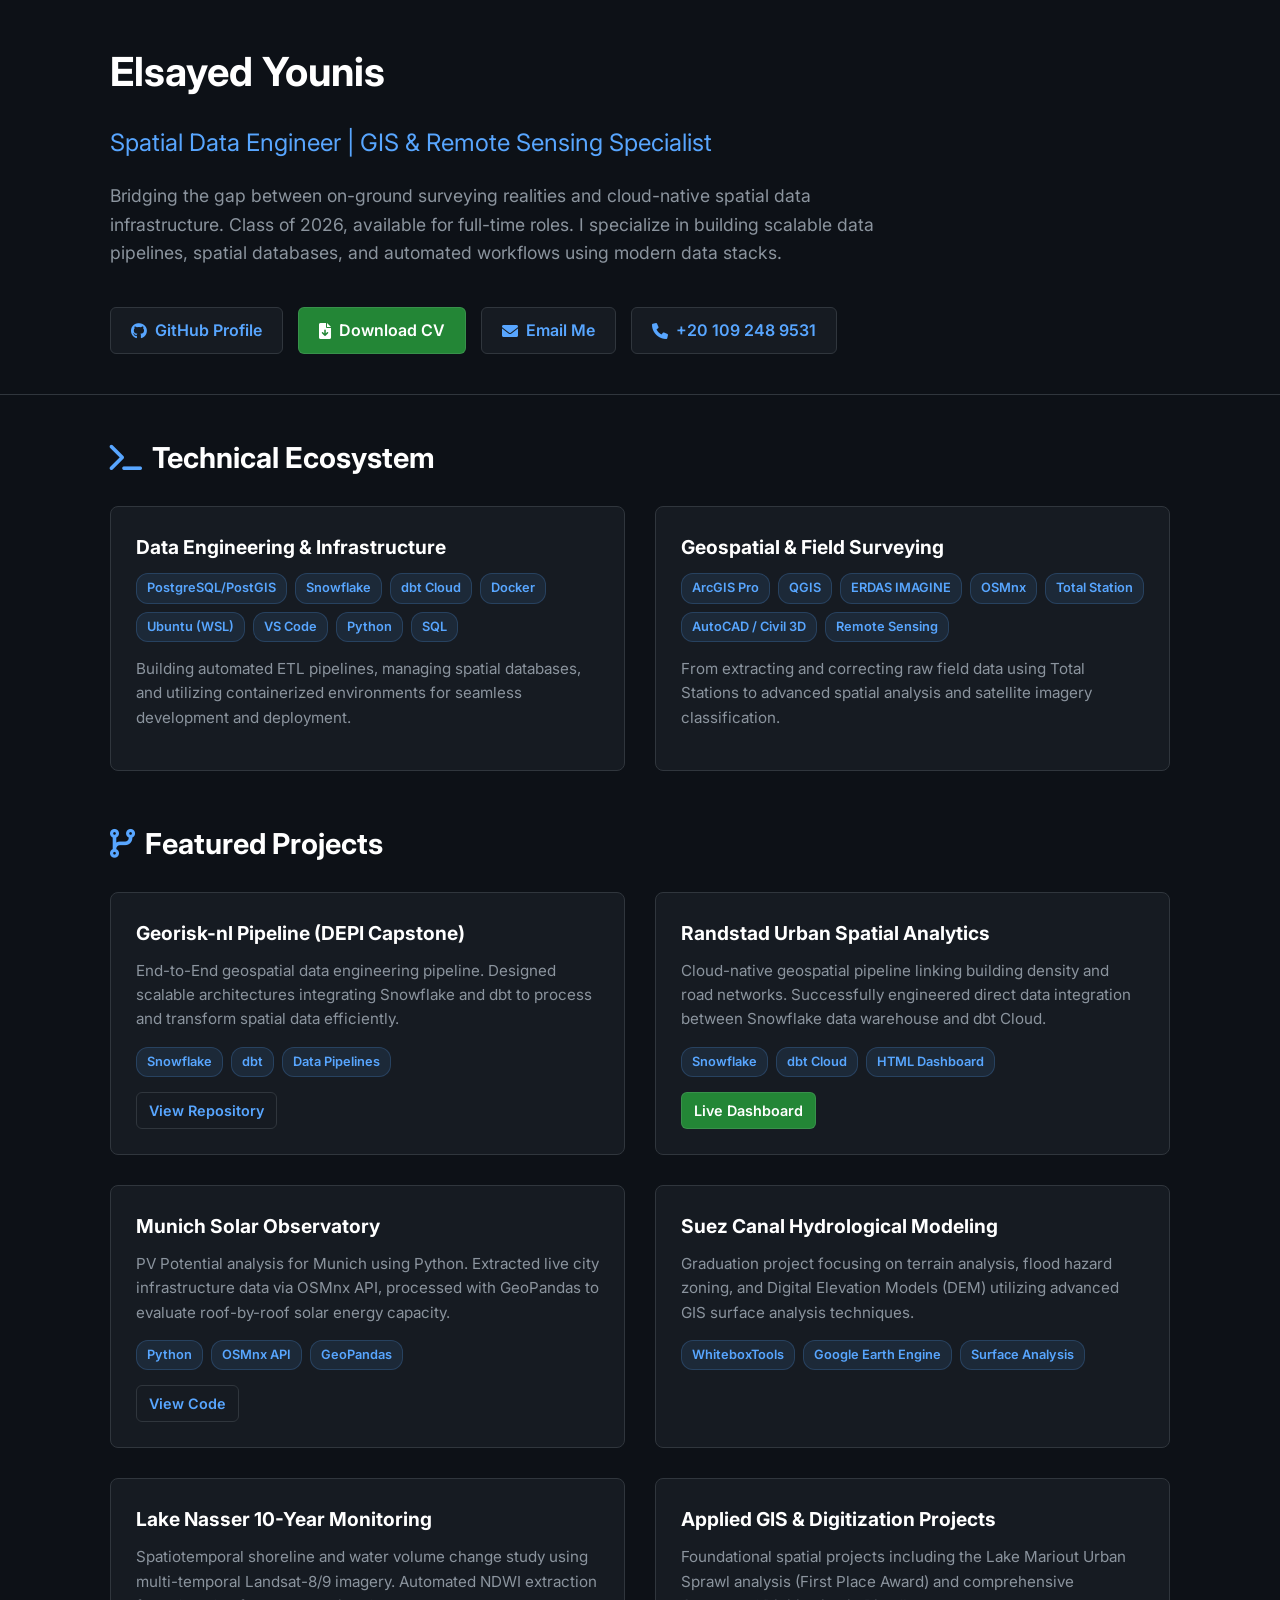
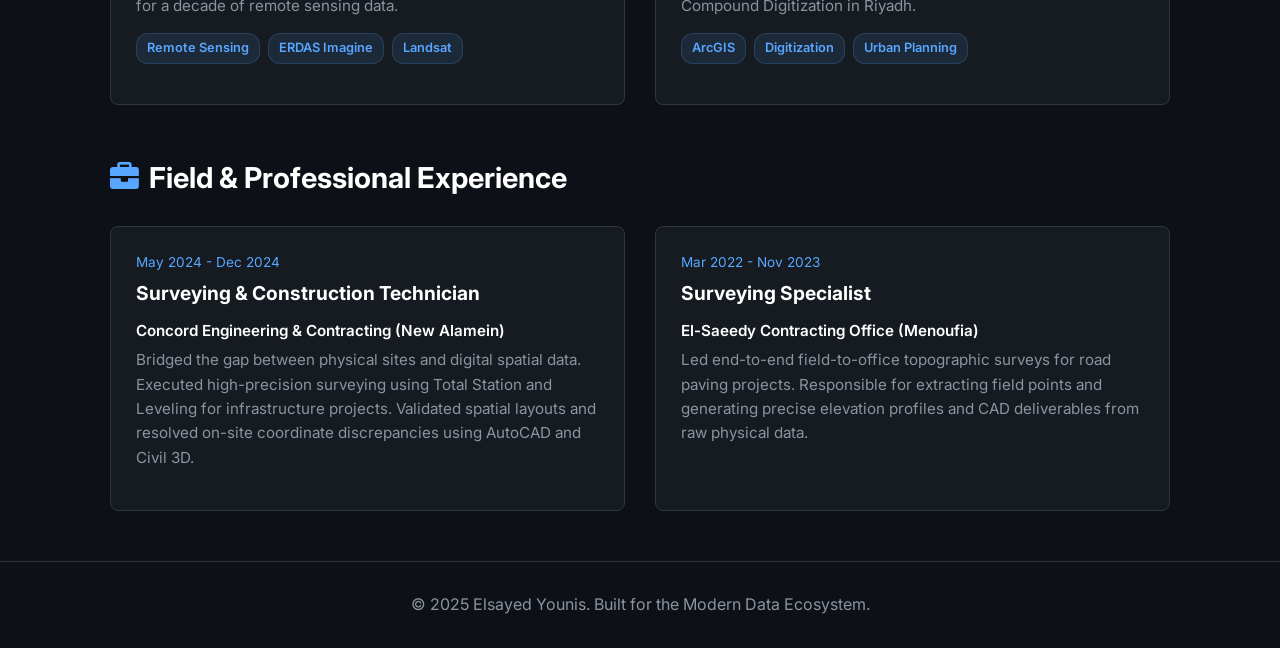
==== commit 77d0a0d7: "Update print statement from 'Hello' to 'Goodbye'" ====
--- a/index.html
+++ b/index.html
@@ -1,631 +1,216 @@
 <!DOCTYPE html>
-<html lang="en" dir="ltr">
+<html lang="en">
 <head>
     <meta charset="UTF-8">
     <meta name="viewport" content="width=device-width, initial-scale=1.0">
-    <title>Elsayed Younis - GIS & Remote Sensing Portfolio</title>
-    <link rel="stylesheet" href="style.css">
+    <title>Elsayed Younis | Spatial Data Engineer</title>
     <link href="https://fonts.googleapis.com/css2?family=Inter:wght@300;400;600;700&display=swap" rel="stylesheet">
     <link rel="stylesheet" href="https://cdnjs.cloudflare.com/ajax/libs/font-awesome/6.0.0/css/all.min.css">
     <style>
-        body {
-            font-family: 'Inter', sans-serif;
-            direction: ltr;
+        :root {
+            --bg-dark: #0d1117;
+            --bg-card: #161b22;
+            --text-main: #c9d1d9;
+            --text-muted: #8b949e;
+            --accent: #58a6ff;
+            --border: #30363d;
         }
-        .nav-menu {
-            flex-direction: row;
-        }
-        .hero-content {
-            flex-direction: row;
-        }
-        .hero-text {
-            text-align: left;
-        }
-        .about-text {
-            text-align: left;
-        }
-        .project-content {
-            text-align: left;
-        }
-        .timeline-content {
-            text-align: left;
-        }
-        .contact-details {
-            text-align: left;
-        }
+        
+        * { margin: 0; padding: 0; box-sizing: border-box; font-family: 'Inter', sans-serif; }
+        
+        body { background-color: var(--bg-dark); color: var(--text-main); line-height: 1.6; }
+        
+        .container { max-width: 1100px; margin: 0 auto; padding: 0 20px; }
+        
+        header { padding: 40px 0; border-bottom: 1px solid var(--border); margin-bottom: 40px; }
+        
+        .hero-section { display: flex; flex-direction: column; gap: 20px; }
+        .hero-section h1 { font-size: 2.5rem; color: #fff; }
+        .hero-section h2 { font-size: 1.5rem; color: var(--accent); font-weight: 400; }
+        .hero-section p { font-size: 1.1rem; color: var(--text-muted); max-width: 800px; }
+        
+        .btn-group { display: flex; gap: 15px; margin-top: 20px; flex-wrap: wrap; }
+        .btn { padding: 10px 20px; border-radius: 6px; text-decoration: none; font-weight: 600; display: inline-flex; align-items: center; gap: 8px; transition: 0.2s; }
+        .btn-primary { background-color: #238636; color: #fff; border: 1px solid rgba(240,246,252,0.1); }
+        .btn-primary:hover { background-color: #2ea043; }
+        .btn-secondary { background-color: var(--bg-card); color: var(--accent); border: 1px solid var(--border); }
+        .btn-secondary:hover { border-color: var(--accent); }
+        
+        .section-title { font-size: 1.8rem; color: #fff; margin-bottom: 25px; display: flex; align-items: center; gap: 10px; }
+        .section-title i { color: var(--accent); }
+        
+        /* Grid Layouts */
+        .grid-2 { display: grid; grid-template-columns: 1fr 1fr; gap: 30px; margin-bottom: 50px; }
+        @media (max-width: 768px) { .grid-2 { grid-template-columns: 1fr; } }
+        
+        /* Cards */
+        .card { background-color: var(--bg-card); border: 1px solid var(--border); border-radius: 8px; padding: 25px; transition: transform 0.2s; }
+        .card:hover { transform: translateY(-5px); border-color: var(--accent); }
+        .card h3 { color: #fff; margin-bottom: 10px; font-size: 1.2rem; }
+        .card p { color: var(--text-muted); font-size: 0.95rem; margin-bottom: 15px; }
+        
+        /* Tech Tags */
+        .tags { display: flex; flex-wrap: wrap; gap: 8px; margin-bottom: 15px; }
+        .tag { background-color: rgba(88, 166, 255, 0.1); color: var(--accent); padding: 4px 10px; border-radius: 12px; font-size: 0.8rem; font-weight: 600; border: 1px solid rgba(88, 166, 255, 0.2); }
+        
+        /* Work Experience specific */
+        .exp-date { font-size: 0.85rem; color: var(--accent); margin-bottom: 5px; display: block; }
+        
+        /* Footer */
+        footer { border-top: 1px solid var(--border); padding: 30px 0; text-align: center; margin-top: 50px; color: var(--text-muted); }
     </style>
 </head>
 <body>
-    <header class="header">
-        <nav class="navbar">
-            <div class="nav-container">
-                <div class="logo">
-                    <h3>Elsayed Younis</h3>
-                </div>
-                <ul class="nav-menu">
-                    <li><a href="#home" class="nav-link">Home</a></li>
-                    <li><a href="#about" class="nav-link">About</a></li>
-                    <li><a href="#projects" class="nav-link">Projects</a></li>
-                    <li><a href="#experience" class="nav-link">Experience</a></li>
-                    <li><a href="#skills" class="nav-link">Skills</a></li>
-                    <li><a href="#certifications" class="nav-link">Certifications</a></li>
-                    <li><a href="#languages" class="nav-link">Languages</a></li>
-                    <li><a href="#contact" class="nav-link">Contact</a></li>
-                </ul>
-                <div class="hamburger">
-                    <span class="bar"></span>
-                    <span class="bar"></span>
-                    <span class="bar"></span>
-                </div>
-            </div>
-        </nav>
+
+    <header>
+        <div class="container hero-section">
+            <h1>Elsayed Younis</h1>
+            <h2>Spatial Data Engineer | GIS & Remote Sensing Specialist</h2>
+            <p>Bridging the gap between on-ground surveying realities and cloud-native spatial data infrastructure. Class of 2026, available for full-time roles. I specialize in building scalable data pipelines, spatial databases, and automated workflows using modern data stacks.</p>
+            
+            <div class="btn-group">
+                <a href="https://github.com/elsayed-younis" target="_blank" class="btn btn-secondary"><i class="fab fa-github"></i> GitHub Profile</a>
+                <a href="Elsayed G Younis.pdf" download class="btn btn-primary"><i class="fas fa-file-download"></i> Download CV</a>
+                <a href="mailto:elsayedyounis6@gmail.com" class="btn btn-secondary"><i class="fas fa-envelope"></i> Email Me</a>
+                <a href="tel:+201092489531" class="btn btn-secondary"><i class="fas fa-phone"></i> +20 109 248 9531</a>
+            </div>
+        </div>
     </header>
 
-    <main>
-        <section id="home" class="hero">
-            <div class="hero-content">
-                <div class="hero-text">
-                    <h1 class="hero-title">Hello, I'm Elsayed Younis</h1>
-                    <h2 class="hero-subtitle">GIS & Remote Sensing Specialist</h2>
-                    <p class="hero-description">
-                        I strive to advance my fields to a sophisticated yet accessible level that benefits everyone, focusing on innovation in geographic data analysis and satellite imagery.
-                    </p>
-                    <div class="hero-buttons">
-                        <a href="#projects" class="btn btn-primary">Explore My Projects</a>
-                        <a href="#contact" class="btn btn-secondary">Contact Me</a>
-                    </div>
-                </div>
-                <div class="hero-image">
-                    <div class="profile-placeholder">
-                        <img src="profile.jpg" alt="Profile Picture" style="width: 100%; height: 100%; border-radius: 50%; object-fit: cover;">
-                    </div>
-                </div>
-            </div>
-        </section>
-
-        <section id="about" class="section">
-            <div class="container">
-                <h2 class="section-title">About Me</h2>
-                <div class="about-content">
-                    <div class="about-text">
-                        <p class="about-description">
-                            I am Elsayed Gamal Elsayed Mohamed Younis, a specialist in Geographic Information Systems (GIS) and surveying with practical experience in construction and infrastructure projects. 
-                            I have a great passion for using modern geographic technology to solve complex environmental and planning problems.
-                        </p>
-                        <p class="about-description">
-                            My professional ambition centers on the ability to benefit and advance my fields to a sophisticated yet accessible level that benefits everyone. 
-                            I believe that geographic technology can make a real difference in our understanding of the world around us and solving environmental and planning challenges.
-                        </p>
-                        <p class="about-description">
-                            Currently studying in the final year of a Bachelor's in Geography and Geographic Information Systems at the Faculty of Arts, Menoufia University, with practical experience in surveying and construction.
-                        </p>
-                        <div class="about-highlights">
-                            <div class="highlight-item">
-                                <i class="fas fa-trophy"></i>
-                                <span>First Place Winning Project</span>
-                            </div>
-                            <div class="highlight-item">
-                                <i class="fas fa-satellite"></i>
-                                <span>Satellite Imagery Analysis Expert</span>
-                            </div>
-                            <div class="highlight-item">
-                                <i class="fas fa-map"></i>
-                                <span>GIS Specialist</span>
-                            </div>
-                            <div class="highlight-item">
-                                <i class="fas fa-tools"></i>
-                                <span>Practical Experience in Surveying & Construction</span>
-                            </div>
-                        </div>
-                    </div>
-                </div>
-            </div>
-        </section>
-
-        <section id="projects" class="section">
-            <div class="container">
-                <h2 class="section-title">Projects</h2>
-                <div class="projects-grid">
-                    <div class="project-card featured">
-                        <div class="project-image">
-                            <div class="image-placeholder">
-                                <video controls width="100%" height="100%" style="object-fit: cover;">
-                                    <source src="بحيرة_مريوط.mp4" type="video/mp4">
-                                    Your browser does not support video playback.
-                                </video>
-                            </div>
-                        </div>
-                        <div class="project-content">
-                            <div class="project-badge">Winning Project</div>
-                            <h3 class="project-title">Lake Mariout Urban Sprawl Project</h3>
-                            <p class="project-description">
-                                An outstanding project that won first place, focusing on studying urban sprawl and landfill in the Lake Mariout area. 
-                                Advanced techniques were used in dealing with satellite imagery and specialized analysis using ERDAS Imagine and GIS software.
-                            </p>
-                            <div class="project-tech">
-                                <span class="tech-tag">ERDAS Imagine</span>
-                                <span class="tech-tag">ArcGIS</span>
-                                <span class="tech-tag">Remote Sensing</span>
-                                <span class="tech-tag">Satellite Image Analysis</span>
-                            </div>
-                            <a href="#" class="btn btn-outline">View Details</a>
-                        </div>
-                    </div>
-
-                    <div class="project-card">
-                        <div class="project-image">
-                            <div class="image-placeholder">
-                                <img src="رقمنة_الكومباوند.jpg" alt="Compound Digitization Project" style="width: 100%; height: 100%; object-fit: cover;">
-                            </div>
-                        </div>
-                        <div class="project-content">
-                            <h3 class="project-title">Compound Digitization in Riyadh</h3>
-                            <p class="project-description">
-                                A comprehensive project for digitizing a compound in Riyadh city, where I was responsible for managing the entire project. 
-                                The project includes developing integrated geographic information systems for managing and organizing spatial data for the residential complex.
-                            </p>
-                            <div class="project-tech">
-                                <span class="tech-tag">GIS</span>
-                                <span class="tech-tag">Project Management</span>
-                                <span class="tech-tag">Data Digitization</span>
-                            </div>
-                            <a href="#" class="btn btn-outline">View Details</a>
-                        </div>
-                    </div>
-
-                    <div class="project-card">
-                        <div class="project-image">
-                            <div class="image-placeholder">
-                                <i class="fas fa-satellite-dish"></i>
-                                <p>Data Analysis Project Image</p>
-                            </div>
-                        </div>
-                        <div class="project-content">
-                            <h3 class="project-title">Data Analysis and Remote Consulting</h3>
-                            <p class="project-description">
-                                A specialized project in analyzing data from satellites and providing specialized remote consulting. 
-                                The project focuses on processing and analyzing spatial data to extract valuable information for clients.
-                            </p>
-                            <div class="project-tech">
-                                <span class="tech-tag">Satellite Data</span>
-                                <span class="tech-tag">Data Analysis</span>
-                                <span class="tech-tag">Remote Consulting</span>
-                            </div>
-                            <a href="#" class="btn btn-outline">View Details</a>
-                        </div>
-                    </div>
-
-                    <div class="project-card">
-                        <div class="project-image">
-                            <div class="image-placeholder">
-                                <img src="استخدام_الأرض.jpg" alt="Surface Analysis Project" style="width: 100%; height: 100%; object-fit: cover;">
-                            </div>
-                        </div>
-                        <div class="project-content">
-                            <h3 class="project-title">Surface Analysis of Suez Canal Cities</h3>
-                            <p class="project-description">
-                                A project focusing on conducting advanced surface analysis for Suez Canal cities, aiming to understand the terrain and geographical characteristics of the region. 
-                                Advanced GIS techniques were used to create digital elevation models and analyze slope and aspect.
-                            </p>
-                            <div class="project-tech">
-                                <span class="tech-tag">Surface Analysis</span>
-                                <span class="tech-tag">GIS</span>
-                                <span class="tech-tag">Digital Elevation Models</span>
-                            </div>
-                            <a href="#" class="btn btn-outline">View Details</a>
-                        </div>
-                    </div>
-
-                    <div class="project-card">
-                        <div class="project-image">
-                            <div class="image-placeholder">
-                                <img src="تحليلات_السطح.jpg" alt="Land Use Analysis Project" style="width: 100%; height: 100%; object-fit: cover;">
-                            </div>
-                        </div>
-                        <div class="project-content">
-                            <h3 class="project-title">Land Use Analysis for Sharqia Governorate</h3>
-                            <p class="project-description">
-                                A project aimed at analyzing and classifying land uses in Sharqia Governorate using satellite images and remote sensing techniques. 
-                                This analysis contributes to urban planning and natural resource management.
-                            </p>
-                            <div class="project-tech">
-                                <span class="tech-tag">Land Use Analysis</span>
-                                <span class="tech-tag">Remote Sensing</span>
-                                <span class="tech-tag">Land Classification</span>
-                            </div>
-                            <a href="#" class="btn btn-outline">View Details</a>
-                        </div>
-                    </div>
-                </div>
-            </div>
-        </section>
-
-        <section id="experience" class="section">
-            <div class="container">
-                <h2 class="section-title">Experience</h2>
-                <div class="experience-timeline">
-                    <div class="timeline-item">
-                        <div class="timeline-date">2024</div>
-                        <div class="timeline-content">
-                            <h3>Surveying & Construction Technician - Roads and Infrastructure</h3>
-                            <h4>Concord Contracting Company | New Alamein</h4>
-                            <p class="duration">6 months</p>
-                            <ul class="experience-details">
-                                <li>Operated leveling instruments and total stations at construction sites</li>
-                                <li>Worked with AutoCAD software to interpret and modify engineering drawings</li>
-                                <li>Extracted spatial data from project plans and ensured field execution accuracy</li>
-                            </ul>
-                        </div>
-                    </div>
-
-                    <div class="timeline-item">
-                        <div class="timeline-date">2022-2023</div>
-                        <div class="timeline-content">
-                            <h3>Surveying Specialist - Road Paving and Infrastructure Project</h3>
-                            <h4>Al-Saidi Contracting Office | Menoufia</h4>
-                            <p class="duration">One year</p>
-                            <ul class="experience-details">
-                                <li>Conducted field surveys using leveling instruments and total stations</li>
-                                <li>Created site layouts and elevation files for infrastructure implementation</li>
-                                <li>Verified site data and collaborated with engineers to maintain accuracy</li>
-                            </ul>
-                        </div>
-                    </div>
-
-                    <div class="timeline-item">
-                        <div class="timeline-date">July 2025</div>
-                        <div class="timeline-content">
-                            <h3>Summer Practical Training - Surveying and GIS Applications</h3>
-                            <h4>Loclia in collaboration with GIG & EDGE-Pro</h4>
-                            <p class="duration">Summer Training</p>
-                            <ul class="experience-details">
-                                <li>Practical training on GIS fundamentals, spatial data analysis, and map creation using ArcGIS Pro and QGIS</li>
-                                <li>Remote sensing techniques using satellite and drone imagery, and image processing using Erdas Imagine</li>
-                                <li>Introduction to geographic programming: building GIS applications and dashboards using HTML, CSS, JavaScript (React) and MAPP Enterprise</li>
-                                <li>Completed a full GIS project with real data and presented final results</li>
-                            </ul>
-                        </div>
-                    </div>
-
-                    <div class="timeline-item">
-                        <div class="timeline-date">2026 (Expected)</div>
-                        <div class="timeline-content">
-                            <h3>Bachelor's in Geography and Geographic Information Systems</h3>
-                            <h4>Faculty of Arts, Menoufia University</h4>
-                            <p class="duration">Final year student</p>
-                            <ul class="experience-details">
-                                <li>Specialized study in geography and geographic information systems</li>
-                                <li>Focus on practical applications and spatial analysis</li>
-                                <li>Graduation projects in GIS and remote sensing</li>
-                            </ul>
-                        </div>
-                    </div>
-                </div>
-            </div>
-        </section>
-
-        <section id="skills" class="section">
-            <div class="container">
-                <h2 class="section-title">Skills</h2>
-                <div class="skills-grid">
-                    <div class="skill-category">
-                        <h3>Geographic Information Systems</h3>
-                        <div class="skills-list">
-                            <div class="skill-item">
-                                <span class="skill-name">ArcGIS Pro</span>
-                                <div class="skill-bar">
-                                    <div class="skill-progress" style="width: 90%"></div>
-                                </div>
-                            </div>
-                            <div class="skill-item">
-                                <span class="skill-name">ArcGIS Online</span>
-                                <div class="skill-bar">
-                                    <div class="skill-progress" style="width: 85%"></div>
-                                </div>
-                            </div>
-                            <div class="skill-item">
-                                <span class="skill-name">QGIS</span>
-                                <div class="skill-bar">
-                                    <div class="skill-progress" style="width: 85%"></div>
-                                </div>
-                            </div>
-                            <div class="skill-item">
-                                <span class="skill-name">Google Earth</span>
-                                <div class="skill-bar">
-                                    <div class="skill-progress" style="width: 80%"></div>
-                                </div>
-                            </div>
-                        </div>
-                    </div>
-
-                    <div class="skill-category">
-                        <h3>Remote Sensing & Image Processing</h3>
-                        <div class="skills-list">
-                            <div class="skill-item">
-                                <span class="skill-name">ERDAS Imagine</span>
-                                <div class="skill-bar">
-                                    <div class="skill-progress" style="width: 90%"></div>
-                                </div>
-                            </div>
-                            <div class="skill-item">
-                                <span class="skill-name">Satellite Image Analysis</span>
-                                <div class="skill-bar">
-                                    <div class="skill-progress" style="width: 88%"></div>
-                                </div>
-                            </div>
-                            <div class="skill-item">
-                                <span class="skill-name">Satellite Image Processing</span>
-                                <div class="skill-bar">
-                                    <div class="skill-progress" style="width: 85%"></div>
-                                </div>
-                            </div>
-                        </div>
-                    </div>
-
-                    <div class="skill-category">
-                        <h3>Surveying & Engineering</h3>
-                        <div class="skills-list">
-                            <div class="skill-item">
-                                <span class="skill-name">AutoCAD</span>
-                                <div class="skill-bar">
-                                    <div class="skill-progress" style="width: 85%"></div>
-                                </div>
-                            </div>
-                            <div class="skill-item">
-                                <span class="skill-name">Civil 3D</span>
-                                <div class="skill-bar">
-                                    <div class="skill-progress" style="width: 75%"></div>
-                                </div>
-                            </div>
-                            <div class="skill-item">
-                                <span class="skill-name">Total Station</span>
-                                <div class="skill-bar">
-                                    <div class="skill-progress" style="width: 90%"></div>
-                                </div>
-                            </div>
-                            <div class="skill-item">
-                                <span class="skill-name">Leveling Instruments</span>
-                                <div class="skill-bar">
-                                    <div class="skill-progress" style="width: 95%"></div>
-                                </div>
-                            </div>
-                            <div class="skill-item">
-                                <span class="skill-name">GPS</span>
-                                <div class="skill-bar">
-                                    <div class="skill-progress" style="width: 85%"></div>
-                                </div>
-                            </div>
-                        </div>
-                    </div>
-
-                    <div class="skill-category">
-                        <h3>Data Analysis & Programming</h3>
-                        <div class="skills-list">
-                            <div class="skill-item">
-                                <span class="skill-name">SPSS</span>
-                                <div class="skill-bar">
-                                    <div class="skill-progress" style="width: 80%"></div>
-                                </div>
-                            </div>
-                            <div class="skill-item">
-                                <span class="skill-name">PostgreSQL</span>
-                                <div class="skill-bar">
-                                    <div class="skill-progress" style="width: 70%"></div>
-                                </div>
-                            </div>
-                            <div class="skill-item">
-                                <span class="skill-name">HTML, CSS, JavaScript</span>
-                                <div class="skill-bar">
-                                    <div class="skill-progress" style="width: 75%"></div>
-                                </div>
-                            </div>
-                            <div class="skill-item">
-                                <span class="skill-name">React</span>
-                                <div class="skill-bar">
-                                    <div class="skill-progress" style="width: 65%"></div>
-                                </div>
-                            </div>
-                        </div>
-                    </div>
-
-                    <div class="skill-category">
-                        <h3>Office Applications</h3>
-                        <div class="skills-list">
-                            <div class="skill-item">
-                                <span class="skill-name">Microsoft Excel</span>
-                                <div class="skill-bar">
-                                    <div class="skill-progress" style="width: 90%"></div>
-                                </div>
-                            </div>
-                            <div class="skill-item">
-                                <span class="skill-name">Microsoft Word</span>
-                                <div class="skill-bar">
-                                    <div class="skill-progress" style="width: 85%"></div>
-                                </div>
-                            </div>
-                            <div class="skill-item">
-                                <span class="skill-name">Microsoft PowerPoint</span>
-                                <div class="skill-bar">
-                                    <div class="skill-progress" style="width: 85%"></div>
-                                </div>
-                            </div>
-                        </div>
-                    </div>
-                </div>
-            </div>
-        </section>
-
-        <section id="certifications" class="section">
-            <div class="container">
-                <h2 class="section-title">Certifications & Courses</h2>
-                <div class="certifications-grid">
-                    <div class="cert-card">
-                        <div class="cert-icon">
-                            <i class="fas fa-certificate"></i>
-                        </div>
-                        <div class="cert-content">
-                            <h3>Esri Training Courses - Online MOOCs</h3>
-                            <p class="cert-issuer">Esri</p>
-                            <p class="cert-hours">Total 114+ Hours</p>
-                            <ul class="cert-details">
-                                <li>Make an Impact with Modern Geo Apps – 20 Hours</li>
-                                <li>Going Places with Spatial Analysis – 30 Hours</li>
-                                <li>GIS for Climate Action – 30 Hours</li>
-                                <li>Working with Charts and Reports in ArcGIS Pro – 4 Hours</li>
-                            </ul>
-                        </div>
-                    </div>
-
-                    <div class="cert-card">
-                        <div class="cert-icon">
-                            <i class="fas fa-map-marked-alt"></i>
-                        </div>
-                        <div class="cert-content">
-                            <h3>Intensive GIS Bloggers Course</h3>
-                            <p class="cert-issuer">GIS Bloggers</p>
-                            <p class="cert-duration">August - October 2024</p>
-                            <ul class="cert-details">
-                                <li>ArcGIS Pro, ArcGIS Online, Google Earth</li>
-                                <li>Spatial and Descriptive Data Download</li>
-                                <li>Dealing with Satellite Imagery</li>
-                            </ul>
-                        </div>
-                    </div>
-
-                    <div class="cert-card">
-                        <div class="cert-icon">
-                            <i class="fas fa-chart-bar"></i>
-                        </div>
-                        <div class="cert-content">
-                            <h3>Statistical Analysis using SPSS</h3>
-                            <p class="cert-issuer">Various Institutions</p>
-                            <p class="cert-description">Certificate in statistical analysis</p>
-                            <ul class="cert-details">
-                                <li>Data entry and descriptive statistics</li>
-                                <li>SPSS interface and basic functions</li>
-                                <li>Advanced data analysis</li>
-                            </ul>
-                        </div>
-                    </div>
-
-                    <div class="cert-card">
-                        <div class="cert-icon">
-                            <i class="fas fa-graduation-cap"></i>
-                        </div>
-                        <div class="cert-content">
-                            <h3>Bachelor's Degree (Expected)</h3>
-                            <p class="cert-issuer">Faculty of Arts, Menoufia University</p>
-                            <p class="cert-date">2026</p>
-                            <p class="cert-description">Geography and Geographic Information Systems</p>
-                        </div>
-                    </div>
-                </div>
-            </div>
-        </section>
-
-        <section id="languages" class="section">
-            <div class="container">
-                <h2 class="section-title">Languages</h2>
-                <div class="languages-grid">
-                    <div class="language-item">
-                        <div class="language-info">
-                            <h3>Arabic</h3>
-                            <span class="language-level">Native</span>
-                        </div>
-                        <div class="language-progress">
-                            <div class="progress-bar" style="width: 100%"></div>
-                        </div>
-                    </div>
-
-                    <div class="language-item">
-                        <div class="language-info">
-                            <h3>English</h3>
-                            <span class="language-level">Advanced</span>
-                        </div>
-                        <div class="language-progress">
-                            <div class="progress-bar" style="width: 85%"></div>
-                        </div>
-                    </div>
-
-                    <div class="language-item">
-                        <div class="language-info">
-                            <h3>German</h3>
-                            <span class="language-level">Intermediate</span>
-                        </div>
-                        <div class="language-progress">
-                            <div class="progress-bar" style="width: 60%"></div>
-                        </div>
-                    </div>
-                </div>
-            </div>
-        </section>
-
-        <section id="contact" class="section">
-            <div class="container">
-                <h2 class="section-title">Contact Me</h2>
-                <div class="contact-grid">
-                    <div class="contact-info">
-                        <div class="contact-item">
-                            <div class="contact-icon">
-                                <i class="fas fa-envelope"></i>
-                            </div>
-                            <div class="contact-details">
-                                <h3>Email</h3>
-                                <span>elsayedyounis6@gmail.com</span>
-                            </div>
-                        </div>
-
-                        <div class="contact-item">
-                            <div class="contact-icon">
-                                <i class="fas fa-phone"></i>
-                            </div>
-                            <div class="contact-details">
-                                <h3>Phone</h3>
-                                <span>+20 109 248 9531</span>
-                            </div>
-                        </div>
-
-                        <div class="contact-item">
-                            <div class="contact-icon">
-                                <i class="fab fa-linkedin"></i>
-                            </div>
-                            <div class="contact-details">
-                                <h3>LinkedIn</h3>
-                                <a href="https://linkedin.com/in/elsayed-y0unis" target="_blank">linkedin.com/in/elsayed-y0unis</a>
-                            </div>
-                        </div>
-
-                        <div class="contact-item">
-                            <div class="contact-icon">
-                                <i class="fas fa-map-marker-alt"></i>
-                            </div>
-                            <div class="contact-details">
-                                <h3>Location</h3>
-                                <span>Menoufia, Egypt</span>
-                            </div>
-                        </div>
-
-                        <div class="contact-item">
-                            <div class="contact-icon">
-                                <i class="fab fa-github"></i>
-                            </div>
-                            <div class="contact-details">
-                                <h3>GitHub</h3>
-                                <a href="https://github.com/elsayed-younis" target="_blank">github.com/elsayed-younis</a>
-                            </div>
-                        </div>
-                    </div>
-                </div>
-            </div>
-        </section>
+    <main class="container">
+        
+        <!-- Technical Skills -->
+        <h2 class="section-title"><i class="fas fa-terminal"></i> Technical Ecosystem</h2>
+        <div class="grid-2">
+            <div class="card">
+                <h3>Data Engineering & Infrastructure</h3>
+                <div class="tags">
+                    <span class="tag">PostgreSQL/PostGIS</span>
+                    <span class="tag">Snowflake</span>
+                    <span class="tag">dbt Cloud</span>
+                    <span class="tag">Docker</span>
+                    <span class="tag">Ubuntu (WSL)</span>
+                    <span class="tag">VS Code</span>
+                    <span class="tag">Python</span>
+                    <span class="tag">SQL</span>
+                </div>
+                <p>Building automated ETL pipelines, managing spatial databases, and utilizing containerized environments for seamless development and deployment.</p>
+            </div>
+            <div class="card">
+                <h3>Geospatial & Field Surveying</h3>
+                <div class="tags">
+                    <span class="tag">ArcGIS Pro</span>
+                    <span class="tag">QGIS</span>
+                    <span class="tag">ERDAS IMAGINE</span>
+                    <span class="tag">OSMnx</span>
+                    <span class="tag">Total Station</span>
+                    <span class="tag">AutoCAD / Civil 3D</span>
+                    <span class="tag">Remote Sensing</span>
+                </div>
+                <p>From extracting and correcting raw field data using Total Stations to advanced spatial analysis and satellite imagery classification.</p>
+            </div>
+        </div>
+
+        <!-- Featured Projects -->
+        <h2 class="section-title"><i class="fas fa-code-branch"></i> Featured Projects</h2>
+        <div class="grid-2">
+            
+            <!-- Georisk DEPI -->
+            <div class="card">
+                <h3>Georisk-nl Pipeline (DEPI Capstone)</h3>
+                <p>End-to-End geospatial data engineering pipeline. Designed scalable architectures integrating Snowflake and dbt to process and transform spatial data efficiently.</p>
+                <div class="tags">
+                    <span class="tag">Snowflake</span>
+                    <span class="tag">dbt</span>
+                    <span class="tag">Data Pipelines</span>
+                </div>
+                <a href="https://github.com/elsayed-younis" target="_blank" class="btn btn-secondary" style="font-size: 0.9rem; padding: 6px 12px;">View Repository</a>
+            </div>
+
+            <!-- Randstad Analytics -->
+            <div class="card">
+                <h3>Randstad Urban Spatial Analytics</h3>
+                <p>Cloud-native geospatial pipeline linking building density and road networks. Successfully engineered direct data integration between Snowflake data warehouse and dbt Cloud.</p>
+                <div class="tags">
+                    <span class="tag">Snowflake</span>
+                    <span class="tag">dbt Cloud</span>
+                    <span class="tag">HTML Dashboard</span>
+                </div>
+                <a href="https://elsayed-younis.github.io/randstad-urban-spatial-analytics/dashboard/" target="_blank" class="btn btn-primary" style="font-size: 0.9rem; padding: 6px 12px;">Live Dashboard</a>
+            </div>
+
+            <!-- Solar Munchen -->
+            <div class="card">
+                <h3>Munich Solar Observatory</h3>
+                <p>PV Potential analysis for Munich using Python. Extracted live city infrastructure data via OSMnx API, processed with GeoPandas to evaluate roof-by-roof solar energy capacity.</p>
+                <div class="tags">
+                    <span class="tag">Python</span>
+                    <span class="tag">OSMnx API</span>
+                    <span class="tag">GeoPandas</span>
+                </div>
+                <a href="https://github.com/elsayed-younis/solar-munchen-observatory" target="_blank" class="btn btn-secondary" style="font-size: 0.9rem; padding: 6px 12px;">View Code</a>
+            </div>
+
+            <!-- Suez Canal -->
+            <div class="card">
+                <h3>Suez Canal Hydrological Modeling</h3>
+                <p>Graduation project focusing on terrain analysis, flood hazard zoning, and Digital Elevation Models (DEM) utilizing advanced GIS surface analysis techniques.</p>
+                <div class="tags">
+                    <span class="tag">WhiteboxTools</span>
+                    <span class="tag">Google Earth Engine</span>
+                    <span class="tag">Surface Analysis</span>
+                </div>
+            </div>
+
+            <!-- Lake Nasser -->
+            <div class="card">
+                <h3>Lake Nasser 10-Year Monitoring</h3>
+                <p>Spatiotemporal shoreline and water volume change study using multi-temporal Landsat-8/9 imagery. Automated NDWI extraction for a decade of remote sensing data.</p>
+                <div class="tags">
+                    <span class="tag">Remote Sensing</span>
+                    <span class="tag">ERDAS Imagine</span>
+                    <span class="tag">Landsat</span>
+                </div>
+            </div>
+
+            <!-- Foundational GIS -->
+            <div class="card">
+                <h3>Applied GIS & Digitization Projects</h3>
+                <p>Foundational spatial projects including the Lake Mariout Urban Sprawl analysis (First Place Award) and comprehensive Compound Digitization in Riyadh.</p>
+                <div class="tags">
+                    <span class="tag">ArcGIS</span>
+                    <span class="tag">Digitization</span>
+                    <span class="tag">Urban Planning</span>
+                </div>
+            </div>
+
+        </div>
+
+        <!-- Professional Experience -->
+        <h2 class="section-title"><i class="fas fa-briefcase"></i> Field & Professional Experience</h2>
+        <div class="grid-2">
+            <div class="card">
+                <span class="exp-date">May 2024 - Dec 2024</span>
+                <h3>Surveying & Construction Technician</h3>
+                <p style="color: #fff; font-weight: 600; margin-bottom: 5px;">Concord Engineering & Contracting (New Alamein)</p>
+                <p>Bridged the gap between physical sites and digital spatial data. Executed high-precision surveying using Total Station and Leveling for infrastructure projects. Validated spatial layouts and resolved on-site coordinate discrepancies using AutoCAD and Civil 3D.</p>
+            </div>
+            
+            <div class="card">
+                <span class="exp-date">Mar 2022 - Nov 2023</span>
+                <h3>Surveying Specialist</h3>
+                <p style="color: #fff; font-weight: 600; margin-bottom: 5px;">El-Saeedy Contracting Office (Menoufia)</p>
+                <p>Led end-to-end field-to-office topographic surveys for road paving projects. Responsible for extracting field points and generating precise elevation profiles and CAD deliverables from raw physical data.</p>
+            </div>
+        </div>
+
     </main>
 
-    <footer class="footer">
+    <footer>
         <div class="container">
-            <p>&copy; 2025 Elsayed Gamal Younis. All Rights Reserved.</p>
+            <p>&copy; 2025 Elsayed Younis. Built for the Modern Data Ecosystem.</p>
         </div>
     </footer>
 
-    <script src="script.js"></script>
 </body>
 </html>
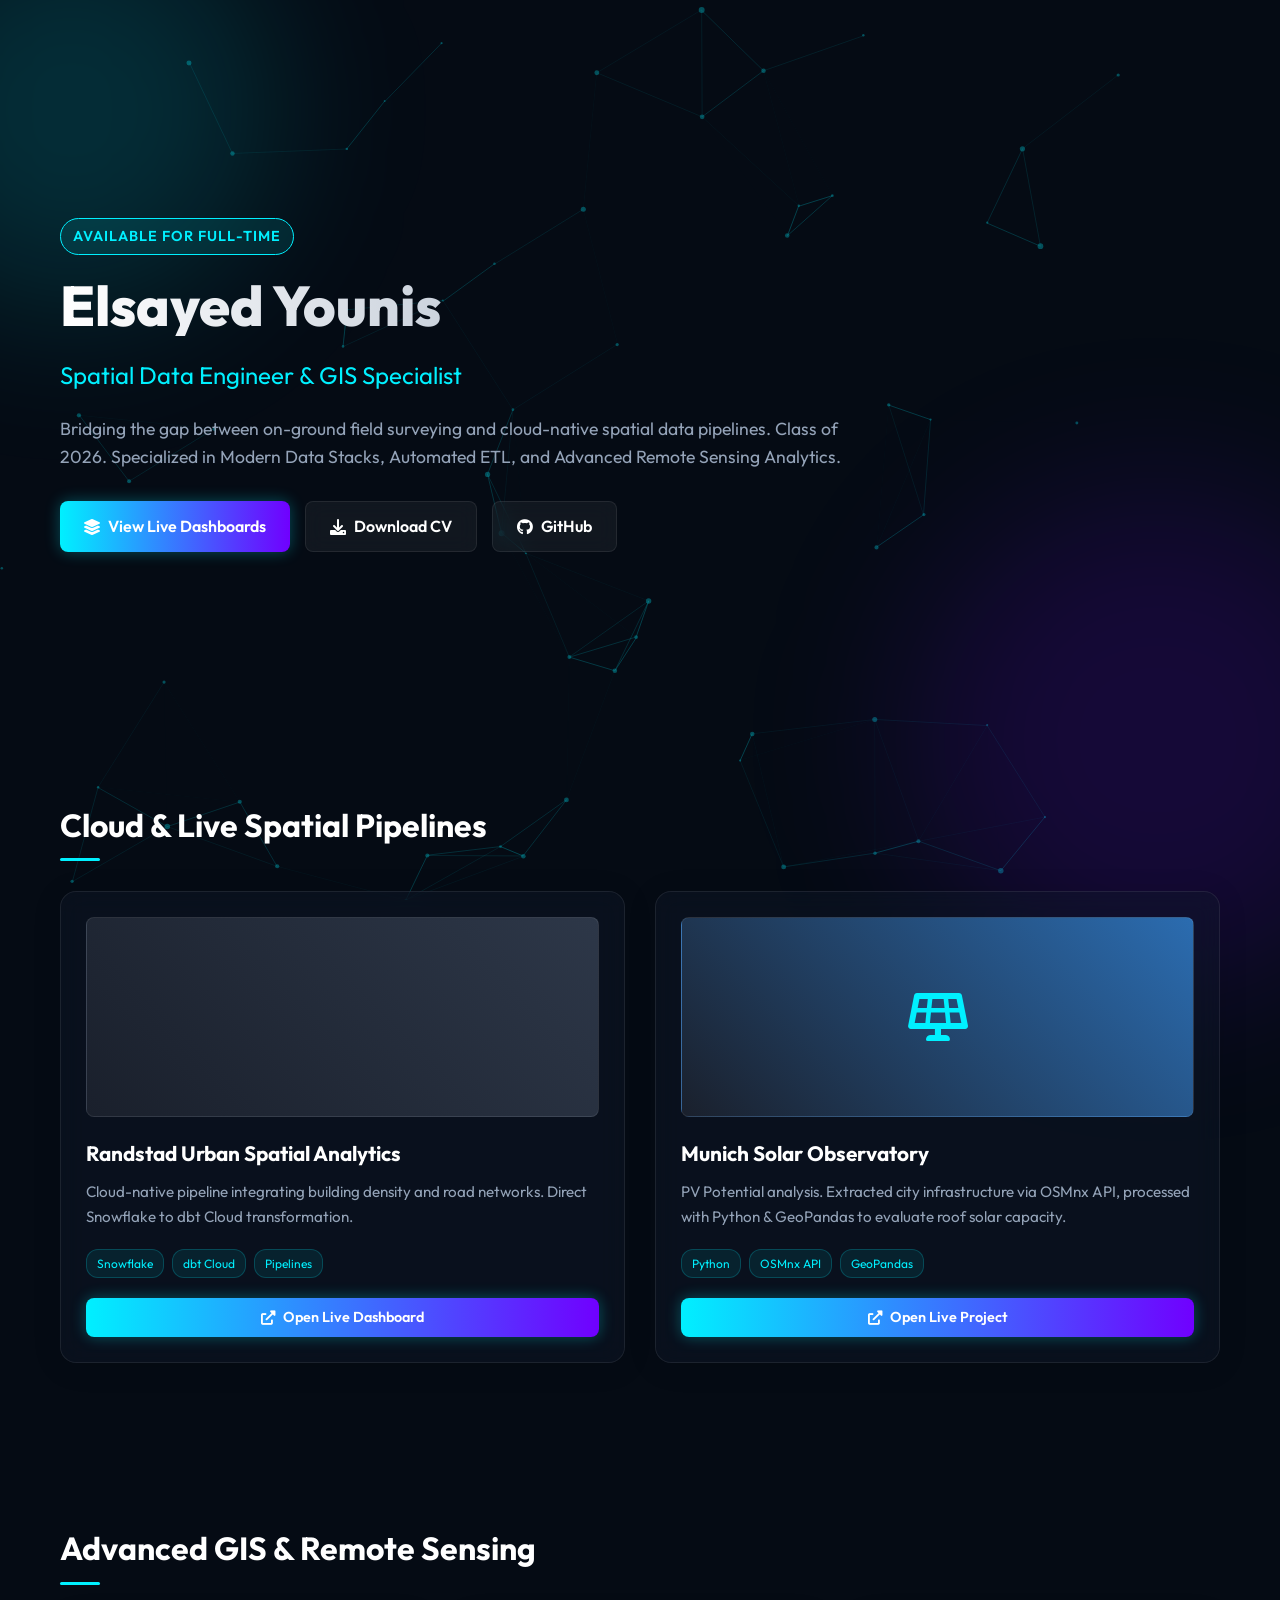
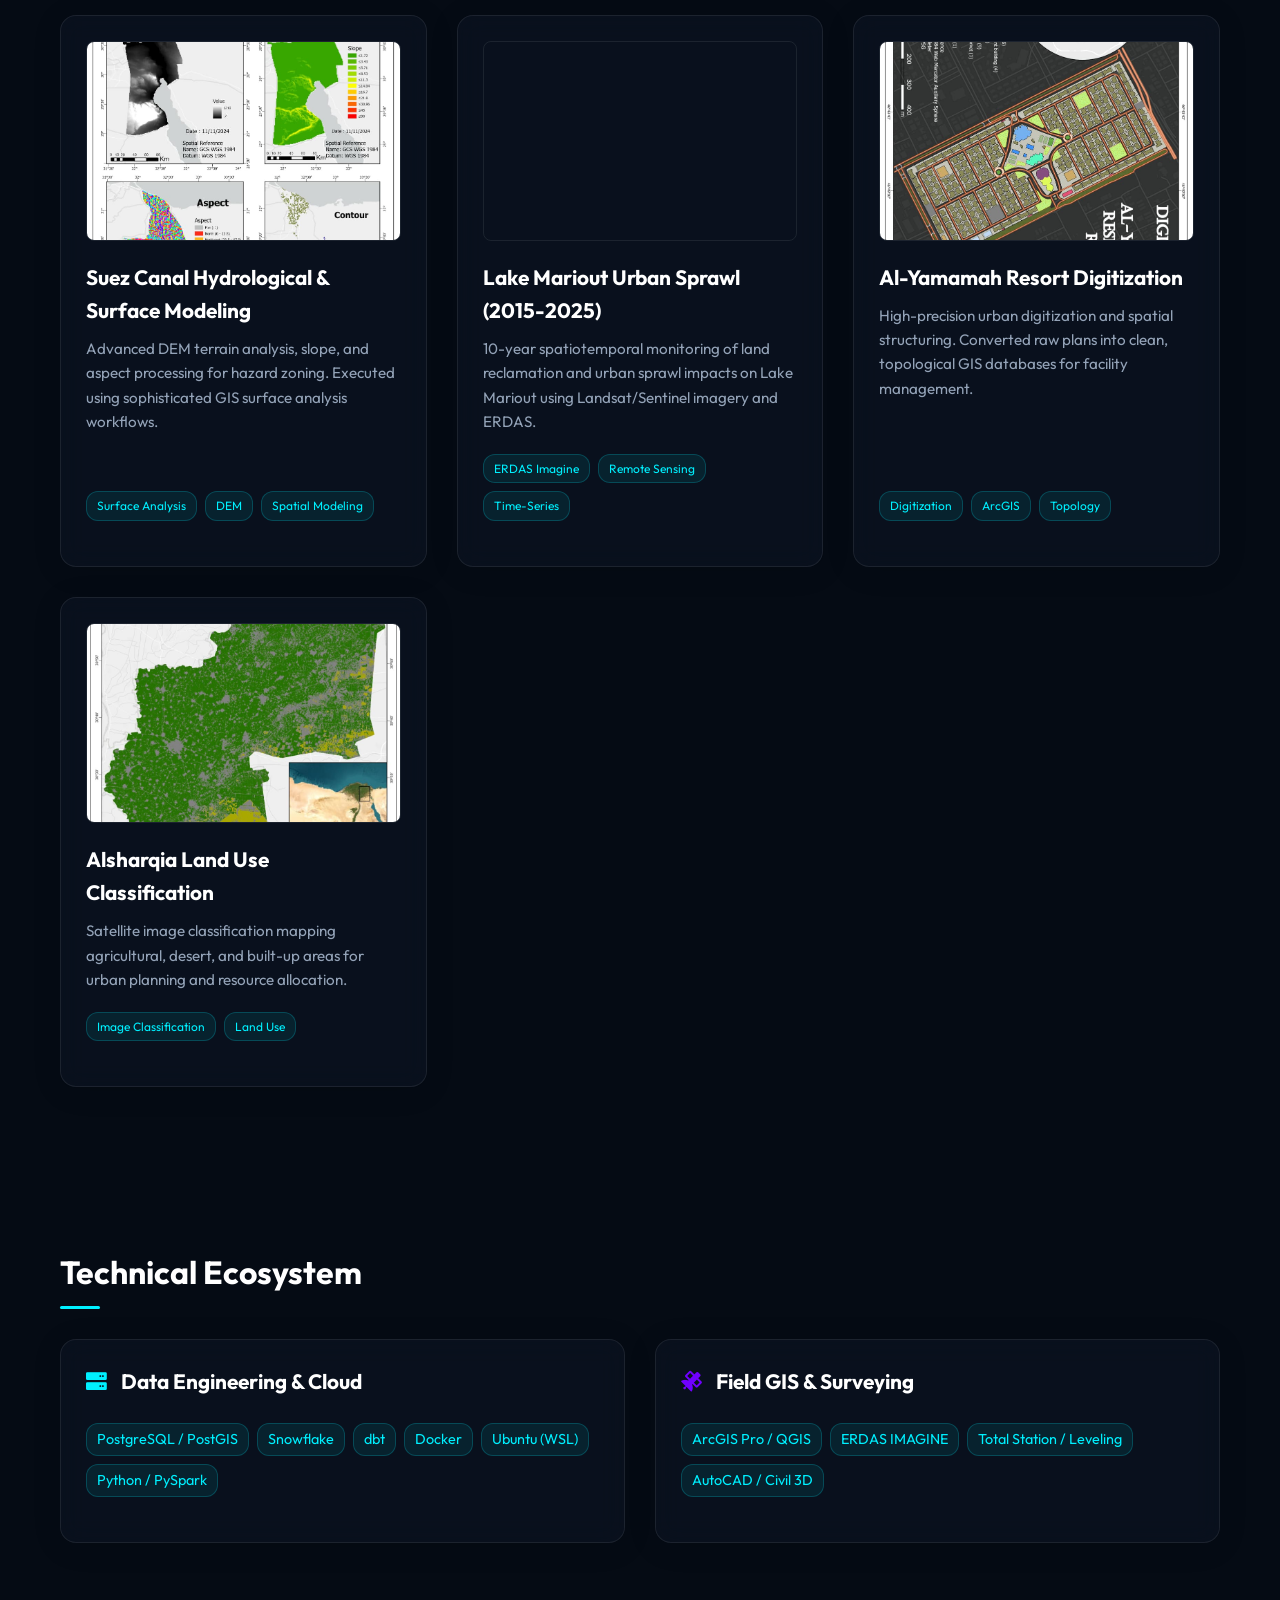
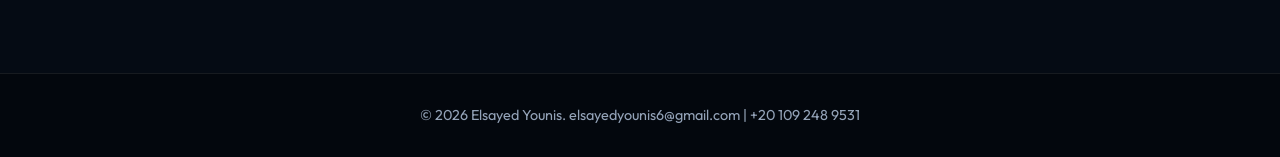
==== commit b6493b91: "Update styles and content in index.html" ====
--- a/index.html
+++ b/index.html
@@ -4,213 +4,293 @@
     <meta charset="UTF-8">
     <meta name="viewport" content="width=device-width, initial-scale=1.0">
     <title>Elsayed Younis | Spatial Data Engineer</title>
-    <link href="https://fonts.googleapis.com/css2?family=Inter:wght@300;400;600;700&display=swap" rel="stylesheet">
+    <link href="https://fonts.googleapis.com/css2?family=Outfit:wght@300;400;600;800&display=swap" rel="stylesheet">
     <link rel="stylesheet" href="https://cdnjs.cloudflare.com/ajax/libs/font-awesome/6.0.0/css/all.min.css">
     <style>
         :root {
-            --bg-dark: #0d1117;
-            --bg-card: #161b22;
-            --text-main: #c9d1d9;
-            --text-muted: #8b949e;
-            --accent: #58a6ff;
-            --border: #30363d;
-        }
-        
-        * { margin: 0; padding: 0; box-sizing: border-box; font-family: 'Inter', sans-serif; }
-        
-        body { background-color: var(--bg-dark); color: var(--text-main); line-height: 1.6; }
-        
-        .container { max-width: 1100px; margin: 0 auto; padding: 0 20px; }
-        
-        header { padding: 40px 0; border-bottom: 1px solid var(--border); margin-bottom: 40px; }
-        
-        .hero-section { display: flex; flex-direction: column; gap: 20px; }
-        .hero-section h1 { font-size: 2.5rem; color: #fff; }
-        .hero-section h2 { font-size: 1.5rem; color: var(--accent); font-weight: 400; }
-        .hero-section p { font-size: 1.1rem; color: var(--text-muted); max-width: 800px; }
-        
-        .btn-group { display: flex; gap: 15px; margin-top: 20px; flex-wrap: wrap; }
-        .btn { padding: 10px 20px; border-radius: 6px; text-decoration: none; font-weight: 600; display: inline-flex; align-items: center; gap: 8px; transition: 0.2s; }
-        .btn-primary { background-color: #238636; color: #fff; border: 1px solid rgba(240,246,252,0.1); }
-        .btn-primary:hover { background-color: #2ea043; }
-        .btn-secondary { background-color: var(--bg-card); color: var(--accent); border: 1px solid var(--border); }
-        .btn-secondary:hover { border-color: var(--accent); }
-        
-        .section-title { font-size: 1.8rem; color: #fff; margin-bottom: 25px; display: flex; align-items: center; gap: 10px; }
-        .section-title i { color: var(--accent); }
-        
-        /* Grid Layouts */
-        .grid-2 { display: grid; grid-template-columns: 1fr 1fr; gap: 30px; margin-bottom: 50px; }
-        @media (max-width: 768px) { .grid-2 { grid-template-columns: 1fr; } }
-        
-        /* Cards */
-        .card { background-color: var(--bg-card); border: 1px solid var(--border); border-radius: 8px; padding: 25px; transition: transform 0.2s; }
-        .card:hover { transform: translateY(-5px); border-color: var(--accent); }
-        .card h3 { color: #fff; margin-bottom: 10px; font-size: 1.2rem; }
-        .card p { color: var(--text-muted); font-size: 0.95rem; margin-bottom: 15px; }
-        
-        /* Tech Tags */
-        .tags { display: flex; flex-wrap: wrap; gap: 8px; margin-bottom: 15px; }
-        .tag { background-color: rgba(88, 166, 255, 0.1); color: var(--accent); padding: 4px 10px; border-radius: 12px; font-size: 0.8rem; font-weight: 600; border: 1px solid rgba(88, 166, 255, 0.2); }
-        
-        /* Work Experience specific */
-        .exp-date { font-size: 0.85rem; color: var(--accent); margin-bottom: 5px; display: block; }
+            --primary: #00f0ff;
+            --secondary: #7000ff;
+            --bg: #050b14;
+            --glass-bg: rgba(16, 25, 43, 0.4);
+            --glass-border: rgba(255, 255, 255, 0.08);
+            --text-main: #e2e8f0;
+            --text-muted: #94a3b8;
+        }
+
+        * { margin: 0; padding: 0; box-sizing: border-box; font-family: 'Outfit', sans-serif; }
+        
+        body { background-color: var(--bg); color: var(--text-main); overflow-x: hidden; line-height: 1.6; }
+        
+        /* Interactive Pipeline Canvas Background */
+        #network-canvas { position: fixed; top: 0; left: 0; width: 100vw; height: 100vh; z-index: -1; opacity: 0.6; }
+
+        /* Glowing Orbs for Glassmorphism Background */
+        .orb { position: absolute; border-radius: 50%; filter: blur(80px); z-index: -1; animation: float 10s infinite alternate ease-in-out; }
+        .orb-1 { top: -10%; left: -10%; width: 400px; height: 400px; background: rgba(0, 240, 255, 0.15); }
+        .orb-2 { bottom: -10%; right: -10%; width: 500px; height: 500px; background: rgba(112, 0, 255, 0.15); }
+
+        @keyframes float { 0% { transform: translate(0, 0); } 100% { transform: translate(30px, 50px); } }
+
+        .container { max-width: 1200px; margin: 0 auto; padding: 0 20px; position: relative; z-index: 1; }
+
+        /* Glassmorphism Classes */
+        .glass-panel {
+            background: var(--glass-bg);
+            backdrop-filter: blur(12px);
+            -webkit-backdrop-filter: blur(12px);
+            border: 1px solid var(--glass-border);
+            border-radius: 16px;
+            box-shadow: 0 4px 30px rgba(0, 0, 0, 0.1);
+        }
+
+        /* Hero Section */
+        .hero { min-height: 80vh; display: flex; align-items: center; padding-top: 50px; }
+        .hero-content { max-width: 800px; }
+        .hero-badge { display: inline-block; padding: 6px 12px; background: rgba(0, 240, 255, 0.1); border: 1px solid var(--primary); color: var(--primary); border-radius: 20px; font-size: 0.9rem; margin-bottom: 20px; font-weight: 600; letter-spacing: 1px;}
+        .hero h1 { font-size: 3.5rem; font-weight: 800; line-height: 1.1; margin-bottom: 20px; background: linear-gradient(to right, #fff, var(--text-muted)); -webkit-background-clip: text; -webkit-text-fill-color: transparent; }
+        .hero h2 { font-size: 1.5rem; color: var(--primary); font-weight: 400; margin-bottom: 20px; }
+        .hero p { font-size: 1.1rem; color: var(--text-muted); margin-bottom: 30px; }
+
+        /* Buttons */
+        .btn-group { display: flex; gap: 15px; flex-wrap: wrap; }
+        .btn { padding: 12px 24px; border-radius: 8px; text-decoration: none; font-weight: 600; transition: all 0.3s ease; display: inline-flex; align-items: center; gap: 8px; cursor: pointer; border: none; }
+        .btn-glow { background: linear-gradient(90deg, var(--primary), var(--secondary)); color: #fff; box-shadow: 0 0 15px rgba(0, 240, 255, 0.3); }
+        .btn-glow:hover { box-shadow: 0 0 25px rgba(112, 0, 255, 0.6); transform: translateY(-2px); }
+        .btn-glass { background: rgba(255, 255, 255, 0.05); color: #fff; border: 1px solid var(--glass-border); backdrop-filter: blur(10px); }
+        .btn-glass:hover { background: rgba(255, 255, 255, 0.1); border-color: var(--primary); transform: translateY(-2px); }
+
+        /* Sections */
+        .section { padding: 80px 0; }
+        .section-title { font-size: 2rem; margin-bottom: 40px; display: inline-block; position: relative; color: #fff; }
+        .section-title::after { content: ''; position: absolute; left: 0; bottom: -10px; width: 40px; height: 3px; background: var(--primary); border-radius: 2px; }
+
+        /* Projects Grid */
+        .grid { display: grid; grid-template-columns: repeat(auto-fit, minmax(320px, 1fr)); gap: 30px; }
+        
+        .card { padding: 25px; transition: transform 0.3s, border-color 0.3s; position: relative; overflow: hidden; display: flex; flex-direction: column;}
+        .card:hover { transform: translateY(-5px); border-color: var(--primary); }
+        .card-img { width: 100%; height: 200px; border-radius: 8px; object-fit: cover; margin-bottom: 20px; border: 1px solid var(--glass-border); }
+        .card h3 { font-size: 1.3rem; margin-bottom: 10px; color: #fff; }
+        .card p { color: var(--text-muted); font-size: 0.95rem; margin-bottom: 20px; flex-grow: 1; }
+        
+        .tech-stack { display: flex; flex-wrap: wrap; gap: 8px; margin-bottom: 20px; }
+        .tech-tag { font-size: 0.75rem; padding: 4px 10px; background: rgba(0, 240, 255, 0.08); border: 1px solid rgba(0, 240, 255, 0.2); color: var(--primary); border-radius: 12px; }
+
+        .card-actions { display: flex; gap: 10px; margin-top: auto;}
         
         /* Footer */
-        footer { border-top: 1px solid var(--border); padding: 30px 0; text-align: center; margin-top: 50px; color: var(--text-muted); }
+        footer { border-top: 1px solid var(--glass-border); padding: 30px 0; text-align: center; color: var(--text-muted); font-size: 0.9rem; margin-top: 50px; background: rgba(0,0,0,0.3);}
     </style>
 </head>
 <body>
 
-    <header>
-        <div class="container hero-section">
-            <h1>Elsayed Younis</h1>
-            <h2>Spatial Data Engineer | GIS & Remote Sensing Specialist</h2>
-            <p>Bridging the gap between on-ground surveying realities and cloud-native spatial data infrastructure. Class of 2026, available for full-time roles. I specialize in building scalable data pipelines, spatial databases, and automated workflows using modern data stacks.</p>
-            
-            <div class="btn-group">
-                <a href="https://github.com/elsayed-younis" target="_blank" class="btn btn-secondary"><i class="fab fa-github"></i> GitHub Profile</a>
-                <a href="Elsayed G Younis.pdf" download class="btn btn-primary"><i class="fas fa-file-download"></i> Download CV</a>
-                <a href="mailto:elsayedyounis6@gmail.com" class="btn btn-secondary"><i class="fas fa-envelope"></i> Email Me</a>
-                <a href="tel:+201092489531" class="btn btn-secondary"><i class="fas fa-phone"></i> +20 109 248 9531</a>
-            </div>
-        </div>
-    </header>
-
-    <main class="container">
-        
-        <!-- Technical Skills -->
-        <h2 class="section-title"><i class="fas fa-terminal"></i> Technical Ecosystem</h2>
-        <div class="grid-2">
-            <div class="card">
-                <h3>Data Engineering & Infrastructure</h3>
-                <div class="tags">
-                    <span class="tag">PostgreSQL/PostGIS</span>
-                    <span class="tag">Snowflake</span>
-                    <span class="tag">dbt Cloud</span>
-                    <span class="tag">Docker</span>
-                    <span class="tag">Ubuntu (WSL)</span>
-                    <span class="tag">VS Code</span>
-                    <span class="tag">Python</span>
-                    <span class="tag">SQL</span>
-                </div>
-                <p>Building automated ETL pipelines, managing spatial databases, and utilizing containerized environments for seamless development and deployment.</p>
-            </div>
-            <div class="card">
-                <h3>Geospatial & Field Surveying</h3>
-                <div class="tags">
-                    <span class="tag">ArcGIS Pro</span>
-                    <span class="tag">QGIS</span>
-                    <span class="tag">ERDAS IMAGINE</span>
-                    <span class="tag">OSMnx</span>
-                    <span class="tag">Total Station</span>
-                    <span class="tag">AutoCAD / Civil 3D</span>
-                    <span class="tag">Remote Sensing</span>
-                </div>
-                <p>From extracting and correcting raw field data using Total Stations to advanced spatial analysis and satellite imagery classification.</p>
-            </div>
-        </div>
-
-        <!-- Featured Projects -->
-        <h2 class="section-title"><i class="fas fa-code-branch"></i> Featured Projects</h2>
-        <div class="grid-2">
-            
-            <!-- Georisk DEPI -->
-            <div class="card">
-                <h3>Georisk-nl Pipeline (DEPI Capstone)</h3>
-                <p>End-to-End geospatial data engineering pipeline. Designed scalable architectures integrating Snowflake and dbt to process and transform spatial data efficiently.</p>
-                <div class="tags">
-                    <span class="tag">Snowflake</span>
-                    <span class="tag">dbt</span>
-                    <span class="tag">Data Pipelines</span>
-                </div>
-                <a href="https://github.com/elsayed-younis" target="_blank" class="btn btn-secondary" style="font-size: 0.9rem; padding: 6px 12px;">View Repository</a>
-            </div>
-
-            <!-- Randstad Analytics -->
-            <div class="card">
-                <h3>Randstad Urban Spatial Analytics</h3>
-                <p>Cloud-native geospatial pipeline linking building density and road networks. Successfully engineered direct data integration between Snowflake data warehouse and dbt Cloud.</p>
-                <div class="tags">
-                    <span class="tag">Snowflake</span>
-                    <span class="tag">dbt Cloud</span>
-                    <span class="tag">HTML Dashboard</span>
-                </div>
-                <a href="https://elsayed-younis.github.io/randstad-urban-spatial-analytics/dashboard/" target="_blank" class="btn btn-primary" style="font-size: 0.9rem; padding: 6px 12px;">Live Dashboard</a>
-            </div>
-
-            <!-- Solar Munchen -->
-            <div class="card">
-                <h3>Munich Solar Observatory</h3>
-                <p>PV Potential analysis for Munich using Python. Extracted live city infrastructure data via OSMnx API, processed with GeoPandas to evaluate roof-by-roof solar energy capacity.</p>
-                <div class="tags">
-                    <span class="tag">Python</span>
-                    <span class="tag">OSMnx API</span>
-                    <span class="tag">GeoPandas</span>
-                </div>
-                <a href="https://github.com/elsayed-younis/solar-munchen-observatory" target="_blank" class="btn btn-secondary" style="font-size: 0.9rem; padding: 6px 12px;">View Code</a>
-            </div>
-
-            <!-- Suez Canal -->
-            <div class="card">
-                <h3>Suez Canal Hydrological Modeling</h3>
-                <p>Graduation project focusing on terrain analysis, flood hazard zoning, and Digital Elevation Models (DEM) utilizing advanced GIS surface analysis techniques.</p>
-                <div class="tags">
-                    <span class="tag">WhiteboxTools</span>
-                    <span class="tag">Google Earth Engine</span>
-                    <span class="tag">Surface Analysis</span>
-                </div>
-            </div>
-
-            <!-- Lake Nasser -->
-            <div class="card">
-                <h3>Lake Nasser 10-Year Monitoring</h3>
-                <p>Spatiotemporal shoreline and water volume change study using multi-temporal Landsat-8/9 imagery. Automated NDWI extraction for a decade of remote sensing data.</p>
-                <div class="tags">
-                    <span class="tag">Remote Sensing</span>
-                    <span class="tag">ERDAS Imagine</span>
-                    <span class="tag">Landsat</span>
-                </div>
-            </div>
-
-            <!-- Foundational GIS -->
-            <div class="card">
-                <h3>Applied GIS & Digitization Projects</h3>
-                <p>Foundational spatial projects including the Lake Mariout Urban Sprawl analysis (First Place Award) and comprehensive Compound Digitization in Riyadh.</p>
-                <div class="tags">
-                    <span class="tag">ArcGIS</span>
-                    <span class="tag">Digitization</span>
-                    <span class="tag">Urban Planning</span>
-                </div>
-            </div>
-
-        </div>
-
-        <!-- Professional Experience -->
-        <h2 class="section-title"><i class="fas fa-briefcase"></i> Field & Professional Experience</h2>
-        <div class="grid-2">
-            <div class="card">
-                <span class="exp-date">May 2024 - Dec 2024</span>
-                <h3>Surveying & Construction Technician</h3>
-                <p style="color: #fff; font-weight: 600; margin-bottom: 5px;">Concord Engineering & Contracting (New Alamein)</p>
-                <p>Bridged the gap between physical sites and digital spatial data. Executed high-precision surveying using Total Station and Leveling for infrastructure projects. Validated spatial layouts and resolved on-site coordinate discrepancies using AutoCAD and Civil 3D.</p>
-            </div>
-            
-            <div class="card">
-                <span class="exp-date">Mar 2022 - Nov 2023</span>
-                <h3>Surveying Specialist</h3>
-                <p style="color: #fff; font-weight: 600; margin-bottom: 5px;">El-Saeedy Contracting Office (Menoufia)</p>
-                <p>Led end-to-end field-to-office topographic surveys for road paving projects. Responsible for extracting field points and generating precise elevation profiles and CAD deliverables from raw physical data.</p>
-            </div>
-        </div>
-
-    </main>
+    <canvas id="network-canvas"></canvas>
+    <div class="orb orb-1"></div>
+    <div class="orb orb-2"></div>
+
+    <div class="container">
+        <!-- Hero Section -->
+        <section class="hero">
+            <div class="hero-content">
+                <div class="hero-badge">AVAILABLE FOR FULL-TIME</div>
+                <h1>Elsayed Younis</h1>
+                <h2>Spatial Data Engineer & GIS Specialist</h2>
+                <p>Bridging the gap between on-ground field surveying and cloud-native spatial data pipelines. Class of 2026. Specialized in Modern Data Stacks, Automated ETL, and Advanced Remote Sensing Analytics.</p>
+                <div class="btn-group">
+                    <a href="#projects" class="btn btn-glow"><i class="fas fa-layer-group"></i> View Live Dashboards</a>
+                    <a href="ELSAYED YOUNIS.pdf" download class="btn btn-glass"><i class="fas fa-download"></i> Download CV</a>
+                    <a href="https://github.com/elsayed-younis" target="_blank" class="btn btn-glass"><i class="fab fa-github"></i> GitHub</a>
+                </div>
+            </div>
+        </section>
+
+        <!-- Live Pipelines & Dashboards -->
+        <section id="projects" class="section">
+            <h2 class="section-title">Cloud & Live Spatial Pipelines</h2>
+            <div class="grid">
+                <!-- Randstad Dashboard -->
+                <div class="glass-panel card">
+                    <!-- Placeholder color for thumbnail, replace src with actual image if needed -->
+                    <div class="card-img" style="background: linear-gradient(45deg, #1a202c, #2d3748); display: flex; align-items: center; justify-content: center; color: var(--primary); font-size: 3rem;"><i class="fas fa-chart-network"></i></div>
+                    <h3>Randstad Urban Spatial Analytics</h3>
+                    <p>Cloud-native pipeline integrating building density and road networks. Direct Snowflake to dbt Cloud transformation.</p>
+                    <div class="tech-stack">
+                        <span class="tech-tag">Snowflake</span>
+                        <span class="tech-tag">dbt Cloud</span>
+                        <span class="tech-tag">Pipelines</span>
+                    </div>
+                    <div class="card-actions">
+                        <a href="https://elsayed-younis.github.io/randstad-urban-spatial-analytics/dashboard/" target="_blank" class="btn btn-glow" style="padding: 8px 16px; font-size: 0.9rem; width: 100%; justify-content: center;"><i class="fas fa-external-link-alt"></i> Open Live Dashboard</a>
+                    </div>
+                </div>
+
+                <!-- Solar Munchen -->
+                <div class="glass-panel card">
+                    <div class="card-img" style="background: linear-gradient(45deg, #1a202c, #2b6cb0); display: flex; align-items: center; justify-content: center; color: var(--primary); font-size: 3rem;"><i class="fas fa-solar-panel"></i></div>
+                    <h3>Munich Solar Observatory</h3>
+                    <p>PV Potential analysis. Extracted city infrastructure via OSMnx API, processed with Python & GeoPandas to evaluate roof solar capacity.</p>
+                    <div class="tech-stack">
+                        <span class="tech-tag">Python</span>
+                        <span class="tech-tag">OSMnx API</span>
+                        <span class="tech-tag">GeoPandas</span>
+                    </div>
+                    <div class="card-actions">
+                        <a href="https://elsayed-younis.github.io/solar-munchen-observatory/" target="_blank" class="btn btn-glow" style="padding: 8px 16px; font-size: 0.9rem; width: 100%; justify-content: center;"><i class="fas fa-external-link-alt"></i> Open Live Project</a>
+                    </div>
+                </div>
+            </div>
+        </section>
+
+        <!-- Advanced GIS & Remote Sensing -->
+        <section class="section">
+            <h2 class="section-title">Advanced GIS & Remote Sensing</h2>
+            <div class="grid">
+                <!-- Suez Canal DEM -->
+                <div class="glass-panel card">
+                    <img src="استخدام_الأرض.jpg" alt="Suez Canal DEM Analysis" class="card-img">
+                    <h3>Suez Canal Hydrological & Surface Modeling</h3>
+                    <p>Advanced DEM terrain analysis, slope, and aspect processing for hazard zoning. Executed using sophisticated GIS surface analysis workflows.</p>
+                    <div class="tech-stack">
+                        <span class="tech-tag">Surface Analysis</span>
+                        <span class="tech-tag">DEM</span>
+                        <span class="tech-tag">Spatial Modeling</span>
+                    </div>
+                </div>
+
+                <!-- Lake Mariout Video/Project -->
+                <div class="glass-panel card">
+                    <video class="card-img" autoplay loop muted playsinline>
+                        <source src="بحيرة_مريوط.mp4" type="video/mp4">
+                    </video>
+                    <h3>Lake Mariout Urban Sprawl (2015-2025)</h3>
+                    <p>10-year spatiotemporal monitoring of land reclamation and urban sprawl impacts on Lake Mariout using Landsat/Sentinel imagery and ERDAS.</p>
+                    <div class="tech-stack">
+                        <span class="tech-tag">ERDAS Imagine</span>
+                        <span class="tech-tag">Remote Sensing</span>
+                        <span class="tech-tag">Time-Series</span>
+                    </div>
+                </div>
+
+                <!-- Al-Yamamah Digitization -->
+                <div class="glass-panel card">
+                    <img src="رقمنة_الكومباوند.jpg" alt="Compound Digitization" class="card-img">
+                    <h3>Al-Yamamah Resort Digitization</h3>
+                    <p>High-precision urban digitization and spatial structuring. Converted raw plans into clean, topological GIS databases for facility management.</p>
+                    <div class="tech-stack">
+                        <span class="tech-tag">Digitization</span>
+                        <span class="tech-tag">ArcGIS</span>
+                        <span class="tech-tag">Topology</span>
+                    </div>
+                </div>
+                
+                <!-- Alsharqia LandUse -->
+                <div class="glass-panel card">
+                    <img src="تحليلات_السطح.jpg" alt="Alsharqia Land Use" class="card-img">
+                    <h3>Alsharqia Land Use Classification</h3>
+                    <p>Satellite image classification mapping agricultural, desert, and built-up areas for urban planning and resource allocation.</p>
+                    <div class="tech-stack">
+                        <span class="tech-tag">Image Classification</span>
+                        <span class="tech-tag">Land Use</span>
+                    </div>
+                </div>
+            </div>
+        </section>
+
+        <!-- Tech Ecosystem -->
+        <section class="section">
+            <h2 class="section-title">Technical Ecosystem</h2>
+            <div class="grid" style="grid-template-columns: 1fr 1fr;">
+                <div class="glass-panel card" style="height: auto;">
+                    <h3><i class="fas fa-server" style="color: var(--primary); margin-right: 10px;"></i> Data Engineering & Cloud</h3>
+                    <div class="tech-stack" style="margin-top: 15px;">
+                        <span class="tech-tag" style="font-size: 0.9rem;">PostgreSQL / PostGIS</span>
+                        <span class="tech-tag" style="font-size: 0.9rem;">Snowflake</span>
+                        <span class="tech-tag" style="font-size: 0.9rem;">dbt</span>
+                        <span class="tech-tag" style="font-size: 0.9rem;">Docker</span>
+                        <span class="tech-tag" style="font-size: 0.9rem;">Ubuntu (WSL)</span>
+                        <span class="tech-tag" style="font-size: 0.9rem;">Python / PySpark</span>
+                    </div>
+                </div>
+                <div class="glass-panel card" style="height: auto;">
+                    <h3><i class="fas fa-satellite" style="color: var(--secondary); margin-right: 10px;"></i> Field GIS & Surveying</h3>
+                    <div class="tech-stack" style="margin-top: 15px;">
+                        <span class="tech-tag" style="font-size: 0.9rem;">ArcGIS Pro / QGIS</span>
+                        <span class="tech-tag" style="font-size: 0.9rem;">ERDAS IMAGINE</span>
+                        <span class="tech-tag" style="font-size: 0.9rem;">Total Station / Leveling</span>
+                        <span class="tech-tag" style="font-size: 0.9rem;">AutoCAD / Civil 3D</span>
+                    </div>
+                </div>
+            </div>
+        </section>
+
+    </div>
 
     <footer>
         <div class="container">
-            <p>&copy; 2025 Elsayed Younis. Built for the Modern Data Ecosystem.</p>
+            <p>&copy; 2026 Elsayed Younis. elsayedyounis6@gmail.com | +20 109 248 9531</p>
         </div>
     </footer>
 
+    <!-- Interactive Pipeline Nodes Animation Script -->
+    <script>
+        const canvas = document.getElementById('network-canvas');
+        const ctx = canvas.getContext('2d');
+        let width, height;
+        let nodes = [];
+
+        function init() {
+            width = canvas.width = window.innerWidth;
+            height = canvas.height = window.innerHeight;
+            nodes = [];
+            for (let i = 0; i < 60; i++) {
+                nodes.push({
+                    x: Math.random() * width,
+                    y: Math.random() * height,
+                    vx: (Math.random() - 0.5) * 1,
+                    vy: (Math.random() - 0.5) * 1,
+                    radius: Math.random() * 2 + 1
+                });
+            }
+        }
+
+        function draw() {
+            ctx.clearRect(0, 0, width, height);
+            
+            for (let i = 0; i < nodes.length; i++) {
+                let node = nodes[i];
+                node.x += node.vx;
+                node.y += node.vy;
+
+                if (node.x < 0 || node.x > width) node.vx *= -1;
+                if (node.y < 0 || node.y > height) node.vy *= -1;
+
+                ctx.beginPath();
+                ctx.arc(node.x, node.y, node.radius, 0, Math.PI * 2);
+                ctx.fillStyle = 'rgba(0, 240, 255, 0.5)';
+                ctx.fill();
+
+                for (let j = i + 1; j < nodes.length; j++) {
+                    let node2 = nodes[j];
+                    let dx = node.x - node2.x;
+                    let dy = node.y - node2.y;
+                    let dist = Math.sqrt(dx * dx + dy * dy);
+
+                    if (dist < 150) {
+                        ctx.beginPath();
+                        ctx.moveTo(node.x, node.y);
+                        ctx.lineTo(node2.x, node2.y);
+                        ctx.strokeStyle = `rgba(0, 240, 255, ${1 - dist / 150})`;
+                        ctx.lineWidth = 0.5;
+                        ctx.stroke();
+                    }
+                }
+            }
+            requestAnimationFrame(draw);
+        }
+
+        window.addEventListener('resize', init);
+        init();
+        draw();
+    </script>
 </body>
 </html>
